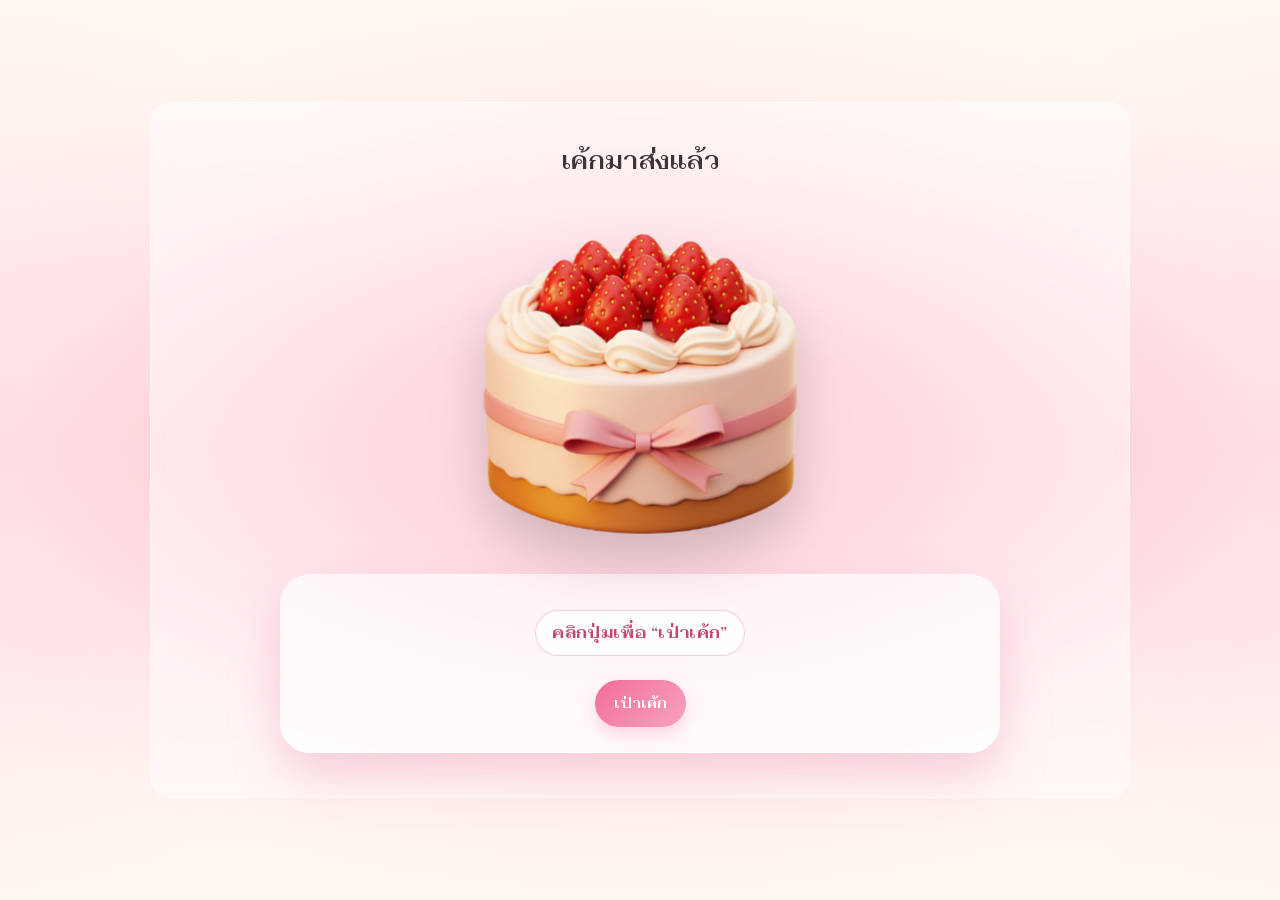
==== index.html @ 56c5abdf "upload website" ====
<!doctype html>
<html lang="th">
<head>
  <meta charset="utf-8" />
  <meta name="viewport" content="width=device-width,initial-scale=1" />
  <title>Birthday Surprise</title>
  <link rel="stylesheet" href="css/style.css" />
</head>

<body>
  <div class="container">
    <div class="shell center">

      <!-- จะซ่อนหลังจากกด "เป่าเค้ก" -->
      <h2 id="titleText">เค้กมาส่งแล้ว</h2>

      <!-- Cake Stage -->
      <div class="cake-stage" id="cakeStage">
        <img class="cake-img" id="cakeImg" src="assets/cake.png" alt="cake" />

        <!-- ควัน (แสดงตอนเป่าเทียน) -->
        <div class="smoke" id="smoke" aria-hidden="true">
          <span></span><span></span><span></span><span></span><span></span>
        </div>
      </div>

      <!-- STEP 1 -->
      <div class="big-card" id="step1">
        <p class="badge">คลิกปุ่มเพื่อ “เป่าเค้ก”</p>
        <div style="margin-top:14px;">
          <button class="btn" id="blowCakeBtn">เป่าเค้ก</button>
        </div>
      </div>

      <!-- STEP 2 -->
      <div class="big-card" id="step2" style="display:none;">
        <h2>เป่าเทียนวันเกิด</h2>
        <p class="subtle">หลับตาแล้วอธิษฐานในใจ</p>
        <div style="margin-top:14px;">
          <button class="btn" id="blowCandleBtn">เป่าเทียน</button>
        </div>
      </div>

      <!-- STEP 3 -->
      <div class="big-card" id="step3" style="display:none;">
        <h2 id="hbText">Happybirthday </h2>
        <p class="subtle">สุขสันต์วันเกิด</p>
        <div style="margin-top:14px;">
          <a class="btn secondary" href="pass.html">หน้าถัดไป</a>
        </div>
      </div>

    </div>
  </div>

  <script src="js/cake.js"></script>
</body>
</html>
---- css/style.css ----
/* ===============================
   FONT : Fahkwang (Thai looped + cute)
   =============================== */
/* ===============================
   FONT : Fahkwang (Thai looped + cute)
   =============================== */
@import url('https://fonts.googleapis.com/css2?family=Fahkwang:wght@300;400;500;600;700&display=swap');

/* ===============================
   ROOT COLOR THEME (Cute Modern — Pink / Cream / Blue, deeper & richer)
   =============================== */
:root{
  --pink-1:#fdf5f5;
  --pink-2:#f9e0e0;
  --card:#EDBFBF;
  --card-dark:#FFB3C6;
  --white:#ffffff;

  --cream:#F2E8CB;
  --cream-dark:#F4C94E;
  --blue:#B4D9E2;
  --blue-dark:#4FC1D9;

  --text-dark:#3E3435;
  --text-accent:#FF8FAB;

  --btn-grad: linear-gradient(135deg, var(--card-dark) 0%, #FFB3C6 55%, var(--card) 100%);
  --panel-grad: linear-gradient(135deg, var(--card-dark) 0%, #FF8FAB 55%, var(--card) 100%);

  --shadow: 0 22px 48px rgba(234,127,160,.34);
  --shadow-soft: 0 12px 26px rgba(234,127,160,.26);
  --shadow-lift: 0 16px 32px rgba(234,127,160,.44);
  --radius: 28px;

  --container-pad: 40px;
  --shell-pad-x: 24px;
  --shell-pad-y: 36px;
}

/* ===============================
   GLOBAL RESET + FORCE FONT
   =============================== */
*{
  box-sizing:border-box;
  font-family: "Fahkwang", system-ui, -apple-system, "Segoe UI", sans-serif !important;
}

html, body{
  height:100%;
  margin:0;
  font-family: "Fahkwang", system-ui, -apple-system, "Segoe UI", sans-serif !important;
}
/* ===============================
   GLOBAL BACKGROUND (Rich Pastel + Soft Motion)
   ใช้เหมือนกันทุกหน้า
================================ */

/* ===============================
   GLOBAL BACKGROUND (Pink–Cream–Blue, deeper & more dimensional)
   ทุกหน้าเหมือนกัน
================================ */

html, body{
  min-height:100%;
  margin:0;
}

/* ===============================
   BACKGROUND : Soft Pastel Pink
   =============================== */

html,
body {
  min-height: 100%;
  margin: 0;
}

body {
  background:
    /* ชมพูฟุ้งตรงกลาง */
    radial-gradient(
      ellipse 75% 60% at 50% 50%,
      #ffb6c5 0%,
      rgba(255, 182, 197, 0.85) 25%,
      rgba(255, 202, 211, 0.60) 45%,
      rgba(255, 225, 230, 0.35) 65%,
      transparent 85%
    ),

    /* ชมพูอ่อนด้านซ้าย */
    radial-gradient(
      ellipse 45% 70% at 0% 50%,
      rgba(255, 215, 222, 0.45) 0%,
      transparent 75%
    ),

    /* ชมพูอ่อนด้านขวา */
    radial-gradient(
      ellipse 45% 70% at 100% 50%,
      rgba(255, 215, 222, 0.40) 0%,
      transparent 75%
    ),

    /* ครีมด้านบน */
    radial-gradient(
      ellipse 80% 35% at 50% 0%,
      #fff8f1 0%,
      rgba(255, 248, 241, 0.75) 50%,
      transparent 100%
    ),

    /* ครีมด้านล่าง */
    radial-gradient(
      ellipse 80% 35% at 50% 100%,
      #fff8f1 0%,
      rgba(255, 248, 241, 0.75) 50%,
      transparent 100%
    ),

    /* สีพื้นฐาน */
    linear-gradient(
      180deg,
      #fff8f2 0%,
      #ffedf0 35%,
      #ffe3e8 50%,
      #ffedf0 70%,
      #fff8f2 100%
    );

  background-attachment: fixed;
  background-repeat: no-repeat;
  background-size: cover;

  color: var(--text-dark);
  letter-spacing: 0.3px;
  line-height: 1.8;
}

.card{
  background: rgba(255,255,255,.78);
  border: 1px solid rgba(255,255,255,.7);
  border-radius: var(--radius);
  box-shadow: var(--shadow);
  padding: 22px;
}







/* ===============================
   LAYOUT
   =============================== */
.container{
  min-height:100%;
  display:flex;
  align-items:center;
  justify-content:center;
  padding: var(--container-pad) 18px;
}

.shell{
  width:min(980px, 100%);
  background: rgba(255,255,255,0.45);
  backdrop-filter: blur(8px);
  border: 1px solid rgba(255,255,255,0.6);
  border-radius: 22px;
  padding: var(--shell-pad-y) var(--shell-pad-x) calc(var(--shell-pad-y) + 8px);
}

.center{ text-align:center; }

/* ===============================
   TYPOGRAPHY
   =============================== */
h1{
  font-size: 34px;
  margin: 0 0 12px;
  font-weight:700;
  letter-spacing:.6px;
}

h2{
  font-size: 24px;
  margin: 0 0 12px;
  font-weight:600;
}

p{
  margin:10px 0;
  font-weight:400;
  line-height:1.75;
}

.subtle{ opacity:.9; }
.small{ font-size:13px; opacity:.85; }

/* ===============================
   BUTTONS
   =============================== */
/* ===============================
   BUTTONS
   =============================== */
/* ===============================
   BUTTON BASE
   =============================== */
.btn{
  border: 0;
  padding: 15px 19px;          /* ⬅ เล็กลงชัด */
  border-radius: 800px;
  background: linear-gradient(135deg, #f26d9b, #f7a3be);
  color: #fff;
  font-weight: 600;
  font-size: 14px;            /* ⬅ เล็กลง */
  line-height: 1.2;
  cursor: pointer;
  box-shadow: 0 8px 16px rgba(242,109,155,.25); /* ⬅ shadow เบาลง */
  transition: transform .18s ease, filter .18s ease;
  display: inline-flex;
  align-items: center;
  justify-content: center;
  white-space: nowrap;
}


/* hover / active */
.btn:hover{
  transform: translateY(-2px);
  filter: brightness(1.05);
}
.btn:active{
  transform: scale(.97);
}

/* ===============================
   BUTTON SECONDARY
   =============================== */
.btn.secondary{
  background: #fff;
  color: #c24a6f;
  border: 2px solid #f26d9b;
  box-shadow: none;
}

/* ===== FIX LINK BUTTON COLOR ===== */
a.btn,
a.btn:visited,
a.btn:hover,
a.btn:active,
a.btn:focus{
  color: #fff;
  text-decoration: none;
}

a.btn.secondary{
  color:#c24a6f;
}


/* ===============================
   BUTTON ROW (ซ้ายขวาเท่ากัน)
   =============================== */
.button-row{
  display: flex;
  gap: 12px;
  margin-top: 16px;
}

/* ทำให้ปุ่มกว้างเท่ากัน */
.button-row .btn{
  flex: 1;
}


/* ===============================
   MOBILE
   =============================== */
@media (max-width: 520px){
  .button-row{
    flex-direction: column;
  }

  .button-row .btn{
    width: 100%;
  }

  .btn{
    padding: 9px 16px;
    font-size: 14px;
  }
}


/* ===============================
   CARDS
   =============================== */
.card{
  background: rgba(255,255,255,0.7);
  border-radius: var(--radius);
  box-shadow: var(--shadow);
  padding: 22px;
}

.big-card{
  width:min(720px,100%);
  margin: 0 auto;
  border-radius: 30px;
  padding: 26px;
  background: rgba(255,255,255,0.65);
  box-shadow: var(--shadow);
}

.pink-panel{
  width:min(520px, 100%);
  margin: 0 auto;
  background: linear-gradient(135deg, #f26d9b, #f7a3be);
  color:white;
  border-radius: 30px;
  padding: 24px 20px;
  box-shadow: var(--shadow);
}

/* ===============================
   IMAGES
   =============================== */
.cake-img{
  width:min(280px, 70vw);
  max-width: 320px;
  display:block;
  margin: 18px auto 10px;
  filter: drop-shadow(0 20px 22px rgba(0,0,0,.18));

  /* animation */
  animation: cakeFloat 3.2s ease-in-out infinite;
}

/* ลอยขึ้น–ลงเบา ๆ */
@keyframes cakeFloat{
  0%, 100%{
    transform: translateY(0) scale(1);
  }
  50%{
    transform: translateY(-6px) scale(1.02);
  }
}


/* ===============================
   BADGE
   =============================== */
.badge{
  display:inline-flex;
  gap:8px;
  align-items:center;
  padding: 8px 16px;
  background: rgba(255,255,255,0.88);
  border:1px solid rgba(242,109,155,.35);
  border-radius: 999px;
  color:#c24a6f;
  font-weight:700;
}

/* ===============================
   MENU GRID (6 ITEMS)
   =============================== */
.menu-grid{
  margin-top: 20px;
  display:grid;
  grid-template-columns: repeat(2, 1fr);
  gap: 22px;
  width: min(520px, 100%);
  margin-inline:auto;
}

.menu-item{
  background: linear-gradient(135deg, #f26d9b, #f7a3be);
  border-radius: 26px;
  padding: 24px 18px;
  color:white;
  text-decoration:none;
  display:flex;
  flex-direction:column;
  align-items:center;
  justify-content:center;
  min-height: 150px;
  box-shadow: var(--shadow);
  transition: all .2s ease;
  -webkit-tap-highlight-color: transparent;
}

.menu-item:hover{
  transform: translateY(-4px);
  filter: brightness(1.06);
}

.menu-item .icon{
  width:48px;
  height:48px;
  margin-bottom: 12px;
  object-fit:contain;
  filter: drop-shadow(0 10px 14px rgba(0,0,0,.22));
}

.menu-item .label{
  font-weight:600;
  text-align:center;
  line-height:1.3;
  font-size: 16px;
}

/* ===============================
   MENU WHITE STYLE
   =============================== */
.menu-item.white{
  background: #ffffff;
  border: 3px solid #f26d9b;
  color: #c24a6f;
  box-shadow: 0 12px 24px rgba(242,109,155,.25);
}

.menu-item.white .label{
  color: #c24a6f;
  font-weight:800;
  margin-top: 10px;
}

.menu-item.white:hover{
  background: #fff5fa;
  transform: translateY(-4px) scale(1.02);
}

/* icon */
.menu-icon{
  width:60px;
  height:60px;
  object-fit:contain;
  margin-bottom: 6px;
}

/* ===============================
   PASSCODE
   =============================== */
.pass-box{
  flex: 1;
  height: auto;
}

.digits{
  display:flex;
  justify-content:center;
  gap: 12px;
  margin: 16px 0 14px;
  flex-wrap: wrap;
}

.digit{
  width: 48px;
  height: 48px;
  background: rgba(255,255,255,.95);
  border-radius: 14px;
  display:flex;
  align-items:center;
  justify-content:center;
  font-size: 20px;
  font-weight:700;
  color:#c24a6f;
}

/* ✅ จัด keypad ให้เป็นตัวจริงที่เดียว (กันซ้ำ) */
.keypad{
  margin-top: 14px;
  display:grid;
  grid-template-columns: repeat(3, 1fr);
  gap: 12px;
}

.key{
  background: rgba(255,255,255,.95);
  border: 1px solid rgba(242,109,155,.35);
  border-radius: 16px;
  padding: 16px 0;
  font-size: 20px;
  font-weight:700;
  color:#c24a6f;
  cursor:pointer;
  box-shadow: 0 12px 20px rgba(0,0,0,.12);
  -webkit-tap-highlight-color: transparent;
}

.key:active{ transform: translateY(1px); }

/* ✅ ปุ่ม 0 ให้อยู่ “กลาง” แบบสวย ไม่ยืดแปลก */
.key-zero{
  grid-column: 2 / 3;     /* อยู่คอลัมน์กลาง */
  justify-self: stretch;
  width: 100%;
  max-width: none;
}

/* ===============================
   MODAL
   =============================== */
.modal-backdrop{
  position:fixed;
  inset:0;
  background: rgba(0,0,0,.45);
  display:none;
  align-items:center;
  justify-content:center;
  padding: 18px;
}

.modal{
  width: min(560px, 100%);
  max-height: 85vh;          /* ⭐ สำคัญ */
  overflow: hidden;          /* กันล้น */
  background: rgba(255,255,255,.97);
  border-radius: 22px;
  padding: 20px;
  box-shadow: var(--shadow);
}


.modal h3{ margin: 6px 0 10px; }
.modal p{ white-space: pre-wrap; }

.modal .row{
  display:flex;
  gap:10px;
  justify-content:center;
  margin-top: 14px;
  flex-wrap: wrap;
}

/* ===============================
   GALLERY
   =============================== */
.gallery{
  display:grid;
  grid-template-columns: repeat(3, 1fr);
  gap: 14px;
  width:min(720px,100%);
  margin: 18px auto 0;
}

.photo{
  width:100%;
  aspect-ratio: 1/1;
  object-fit: cover;
  border-radius: 20px;
  box-shadow: var(--shadow-soft);
  cursor:pointer;
}

/* ===============================
   QUIZ
   =============================== */
.qbox{
  width:min(720px,100%);
  margin: 0 auto;
}

.choice{
  width:100%;
  text-align:left;
  padding: 14px 16px;
  border-radius: 18px;
  border:1px solid rgba(242,109,155,.35);
  background: rgba(255,255,255,.9);
  cursor:pointer;
  font-weight:600;
  margin: 8px 0;
}

.choice.selected{
  outline: 2px solid rgba(242,109,155,.7);
}

.hr{
  height:1px;
  background: rgba(0,0,0,.08);
  margin: 16px 0;
}

/* ===============================
   JIGSAW
   =============================== */
/* ===== Puzzle Canvas ===== */
.canvas-wrap{
  display: flex;
  justify-content: center;
  align-items: center;
  width: 100%;
  max-width: 100%;
  overflow: hidden;        /* กันล้นการ์ด */
}

/* canvas responsive */
#puzzle{
  width: 100%;
  max-width: 360px;        /* ⬅ ขนาดพอดีมือถือ */
  height: auto;
  border-radius: 18px;
}

@media (min-width: 768px){
  #puzzle{
    max-width: 480px;
  }
}

@media (min-width: 1024px){
  #puzzle{
    max-width: 600px;
  }
}

/* ===============================
   WHEEL
   =============================== */

.wheel-wrap{
  display: flex;
  flex-direction: column;
  align-items: center;
  width: 100%;
  max-width: 100%;
  overflow: hidden;     /* กันล้น card */
}

/* canvas วงล้อ */
#wheel{
  width: 100%;
  max-width: 360px;     /* 👈 พอดีมือถือ */
  height: auto;
  display: block;
}
@media (min-width: 768px){
  #wheel{
    max-width: 480px;
  }
}

@media (min-width: 1024px){
  #wheel{
    max-width: 600px;
  }
}


/* ===============================
   Cake Stage + Smoke Effect
   =============================== */
.cake-stage{
  width: min(340px, 78vw);
  margin: 14px auto 10px;
  position: relative;
  display: grid;
  place-items: center;
  perspective: 900px;
}

.cake-stage .cake-img{
  width: 100%;
  max-width: 340px;
  display:block;
  transform: rotateX(7deg) rotateY(-10deg);
  transform-style: preserve-3d;
  filter: drop-shadow(0 26px 26px rgba(0,0,0,.18));
  transition: transform .35s ease, opacity .2s ease;
}

.cake-stage.is-ready .cake-img{
  transform: rotateX(0deg) rotateY(0deg) scale(1.02);
}

.cake-stage.is-swap .cake-img{
  opacity: 0;
}

.smoke{
  position:absolute;
  inset: 0;
  pointer-events:none;
  display:none;
}

.cake-stage.show-smoke .smoke{
  display:block;
}

.smoke span{
  position:absolute;
  left: 50%;
  top: 18%;
  width: 18px;
  height: 18px;
  border-radius: 50%;
  background: rgba(255,255,255,.92);
  filter: blur(1px);
  transform: translateX(-50%);
  opacity: 0;
  animation: puff 1.3s ease forwards;
}

.smoke span:nth-child(1){ margin-left:-28px; animation-delay: 0s; }
.smoke span:nth-child(2){ margin-left:-10px; animation-delay: .06s; }
.smoke span:nth-child(3){ margin-left:  6px;  animation-delay: .12s; }
.smoke span:nth-child(4){ margin-left: 22px;  animation-delay: .18s; }
.smoke span:nth-child(5){ margin-left:  0px; animation-delay: .24s; }

@keyframes puff{
  0%   { transform: translateX(-50%) translateY(18px) scale(.8); opacity: 0; }
  15%  { opacity: .9; }
  60%  { opacity: .55; }
  100% { transform: translateX(-50%) translateY(-52px) scale(1.9); opacity: 0; }
}

/* ===============================
   PASS PAGE LAYOUT
   =============================== */
.pass-layout{
  display: flex;
  gap: 24px;
  align-items: stretch;
}

.pass-image{
  flex: 1;
  display: flex;
  align-items: center;
  justify-content: center;

  background: rgba(255,255,255,0.35);
  border-radius: 30px;
  box-shadow: var(--shadow);
  padding: 16px;
}

.pass-image img{
  animation: float 3s ease-in-out infinite;
  width: 100%;
  height: 100%;
  object-fit: contain;
  border-radius: 22px;
}

@keyframes float{
  0%,100%{ transform: translateY(0); }
  50%{ transform: translateY(-6px); }
}

/* ===== IMAGE CENTER ===== */
.center-img{
  max-width: 80%;
  height: auto;
  display: block;
  margin: 18px auto;
  border-radius: 28px;
  box-shadow: var(--shadow);
  object-fit: cover;
}

/* ===== TIME GRID ===== */
.time-grid{
  display:grid;
  grid-template-columns: repeat(4, 1fr);
  gap:14px;
  margin-top:18px;
}

.time-box{
  background: rgba(255,255,255,.85);
  border-radius: 20px;
  padding: 16px 10px;
  box-shadow: var(--shadow-soft);
}

.time-value{
  font-size: 26px;
  font-weight: 900;
  color:#c24a6f;
}

.time-label{
  font-size: 14px;
  opacity:.8;
}

/* Letter */
.letter-img{
  width: min(320px, 78vw);
  margin: 10px auto 0;
  cursor:pointer;

  background: transparent;
  box-shadow: none;
  border-radius: 0;

  display: block;
}

/* Vinyl */
.vinyl-wrap{
  width:290px;
  height:290px;
  margin: 0 auto 14px;
  display:flex;
  align-items:center;
  justify-content:center;
}

.vinyl{
  width:100%;
  height:100%;
  border-radius:50%;
  object-fit: cover;
  display:block;
  box-shadow: 0 20px 40px rgba(0,0,0,.25);
  background: transparent;
}

.music-controls{
  display:flex;
  justify-content:center;
  margin-top: 14px;
  flex-wrap: wrap;
  gap: 10px;
}

/* ===============================
   RESPONSIVE (Tablet)
   =============================== */
@media (max-width: 900px){
  :root{
    --container-pad: 32px;
    --shell-pad-x: 20px;
    --shell-pad-y: 28px;
  }

  .big-card{ padding: 22px; }
  .menu-grid{ width: min(560px, 100%); }
}

/* ===============================
   RESPONSIVE (Phone)
   =============================== */
@media (max-width: 720px){
  :root{
    --container-pad: 20px;
    --shell-pad-x: 16px;
    --shell-pad-y: 22px;
  }

  h1{ font-size: 26px; }
  h2{ font-size: 20px; }

  /* ✅ flex บนมือถือให้เรียงลง */
  .pass-layout{
    flex-direction: column;
    gap: 16px;
  }

  .pass-image{
    order: -1;
    padding: 12px;
    border-radius: 24px;
  }

  /* กันรูปสูงเกินจอ */
  .pass-image img{
    height: auto;
    max-height: 42vh;
    object-fit: contain;
  }

  .big-card{
    padding: 18px;
    border-radius: 24px;
  }

  .pink-panel{
    border-radius: 24px;
    padding: 18px 16px;
  }

  /* ✅ ปุ่มเรียงสวยบนมือถือ */
  .modal .row,
  .music-controls{
    flex-direction: column;
    align-items: stretch;
  }

 

  /* เมนูไม่แน่น */
  .menu-grid{
    width: 100%;
    max-width: 520px;
    gap: 12px;
    grid-template-columns: repeat(2, minmax(0, 1fr));
  }

  .menu-item{
    min-height: 128px;
    padding: 16px 12px;
  }

  .menu-icon{ width: 52px; height: 52px; }

  /* keypad / digits */
  .digits{ gap: 10px; }
  .digit{ width: 44px; height: 44px; font-size: 18px; }
  .key{ padding: 14px 0; font-size: 18px; }

  /* time */
  .time-grid{
    grid-template-columns: repeat(2, 1fr);
  }
  .time-value{ font-size: 22px; }

  /* gallery */
  .gallery{
    grid-template-columns: repeat(2, 1fr);
  }

  /* vinyl */
  .vinyl-wrap{ width: 210px; height: 210px; }

  /* ปรับรูปเค้ก/รูปสื่อไม่ให้ใหญ่เกินการ์ด */
  .cake-img{
    width: min(260px, 72vw);
    max-width: 280px;
  }

  .center-img{
    max-width: 100%;
    max-height: 46vh;
    object-fit: contain;
  }

  .letter-img{
    width: min(320px, 82vw);
    max-width: 340px;
  }
}

/* ===============================
   RESPONSIVE (Small Phone)
   =============================== */
@media (max-width: 420px){
  h1{ font-size: 23px; }
  h2{ font-size: 18px; }

  .shell{ border-radius: 18px; }

  .cake-stage{
    width: min(300px, 86vw);
  }

  .gallery{
    grid-template-columns: 1fr;
  }

  .menu-grid{
    grid-template-columns: 1fr;
  }

  .menu-item{
    min-height: 112px;
  }

  .vinyl-wrap{ width: 190px; height: 190px; }
}

/* ===============================
   Anniversary FX Layer
   =============================== */
#fxLayer{
  position: fixed;
  inset: 0;
  pointer-events: none;
  overflow: hidden;
  z-index: 50;
}

/* อนิเมชันลอยขึ้น */
.particle{
  position: absolute;
  bottom: -12vh;
  will-change: transform, opacity;
  animation: floatUp ease-in forwards;
  filter: drop-shadow(0 8px 12px rgba(0,0,0,.12));
}

/* ดอกไม้ลอยนุ่มกว่า */
.particle.flower{ opacity: .95; }

/* หัวใจเด่นขึ้นนิดนึง */
.particle.heart{ opacity: 1; }

@keyframes floatUp{
  from{
    transform: translateY(0) scale(1);
    opacity: 1;
  }
  to{
    transform: translateY(-125vh) scale(1.4);
    opacity: 0;
  }
}

/* ===============================
   Media Card + Gift
   =============================== */
.media-card{
  width: min(520px, 92vw);
  background: #fff;
  border-radius: 22px;
  padding: 18px 18px 8px;
  box-shadow: 0 16px 32px rgba(0,0,0,.10);
  margin: 10px auto 14px;
}

.gift-stage{
  display:flex;
  justify-content:center;
  align-items:center;
  min-height: 220px;
}

.gift-img{
  width: min(360px, 78vw);
  max-width: 360px;
  height: auto;
  transition: transform .35s ease, filter .35s ease, opacity .25s ease;
  object-fit: contain;
}

.gift-stage.opening .gift-img{
  animation: giftPop .55s ease;
}

@keyframes giftPop{
  0%   { transform: scale(1) rotate(0deg); }
  25%  { transform: scale(1.06) rotate(-4deg); }
  55%  { transform: scale(1.12) rotate(4deg); }
  100% { transform: scale(1.00) rotate(0deg); }
}

.gift-stage.opened .gift-img{
  filter: drop-shadow(0 18px 30px rgba(0,0,0,.18));
}

/* title หายแบบนุ่ม */
.fade-out{
  opacity: 0;
  transform: translateY(-6px);
  transition: opacity .35s ease, transform .35s ease;
}

/* ✅ มือถือ: กันรูปของขวัญสูงเกินจอ + ไม่ล้นการ์ด */
@media (max-width: 720px){
  .media-card{
    width: 100%;
    max-width: 520px;
    padding: 14px 14px 8px;
  }

  .gift-stage{ min-height: 200px; }

  .gift-img{
    width: 100%;
    max-width: 320px;
    max-height: 42vh;
  }
}

/* ===============================
   Spin (if used for vinyl etc.)
   =============================== */
.spin{
  animation: spin 6s linear infinite;
}

@keyframes spin{
  from{ transform: rotate(0deg); }
  to{ transform: rotate(360deg); }
}


/* ให้ข้อความจดหมายชิดซ้าย */
#letterText{
  text-align: left;
}

/* ===============================
   GLOBAL BUTTON ANIMATION
   ใช้กับทุกหน้า
================================ */

/* base motion */
.btn{
  position: relative;
  overflow: hidden;
  transition:
    transform .18s ease,
    box-shadow .18s ease,
    filter .18s ease;
}

/* ✨ hover : ลอย + เงา */
.btn:hover{
  transform: translateY(-3px);
  box-shadow: 0 14px 28px rgba(242,109,155,.38);
}

/* 👆 กด */
.btn:active{
  transform: scale(.96);
  box-shadow: 0 6px 14px rgba(242,109,155,.28);
}

/* 🌊 shimmer เบา ๆ */
.btn::after{
  content:"";
  position:absolute;
  inset:0;
  background:
    linear-gradient(
      120deg,
      transparent 35%,
      rgba(255,255,255,.45),
      transparent 65%
    );
  opacity:0;
  transform: translateX(-120%);
}

/* hover → shimmer วิ่ง */
.btn:hover::after{
  animation: shimmer .85s ease;
}

@keyframes shimmer{
  from{
    opacity:0;
    transform: translateX(-120%);
  }
  20%{ opacity:.65; }
  to{
    opacity:0;
    transform: translateX(120%);
  }
}

/* ♡ pulse นุ่ม ๆ (เอาไว้ highlight ปุ่มสำคัญ) */
.btn.pulse{
  animation: pulse 1.8s ease-in-out infinite;
}

@keyframes pulse{
  0%,100%{
    box-shadow: 0 0 0 0 rgba(242,109,155,.55);
  }
  50%{
    box-shadow: 0 0 0 10px rgba(242,109,155,0);
  }
}


/* ===== Fireworks Layer ===== */
.fireworks {
  position: fixed;
  inset: 0;
  pointer-events: none;
  z-index: 999;
  overflow: hidden;
}

.fireworks::before,
.fireworks::after {
  content: "";
  position: absolute;
  top: 50%;
  left: 50%;
  width: 6px;
  height: 6px;
  border-radius: 50%;
  background: transparent;
  box-shadow:
    0 -80px #ff4d6d,
    60px -60px #ffd166,
    80px 0 #06d6a0,
    60px 60px #4dabf7,
    0 80px #c77dff,
    -60px 60px #f72585,
    -80px 0 #ffd166,
    -60px -60px #06d6a0;
  transform: translate(-50%, -50%) scale(0);
  animation: explode 1.2s ease-out infinite;
}

.fireworks::after {
  animation-delay: .3s;
  box-shadow:
    0 -100px #ffd166,
    70px -70px #ff4d6d,
    100px 0 #06d6a0,
    70px 70px #4dabf7,
    0 100px #c77dff,
    -70px 70px #f72585,
    -100px 0 #ffd166,
    -70px -70px #06d6a0;
}

@keyframes explode {
  0% {
    transform: translate(-50%, -50%) scale(0);
    opacity: 1;
  }
  80% {
    transform: translate(-50%, -50%) scale(1);
    opacity: 1;
  }
  100% {
    opacity: 0;
  }
}

/* ซ่อนไว้ก่อน */
.fireworks {
  display: none;
}

/* เปิดโชว์พลุ */
.fireworks.show {
  display: block;
}
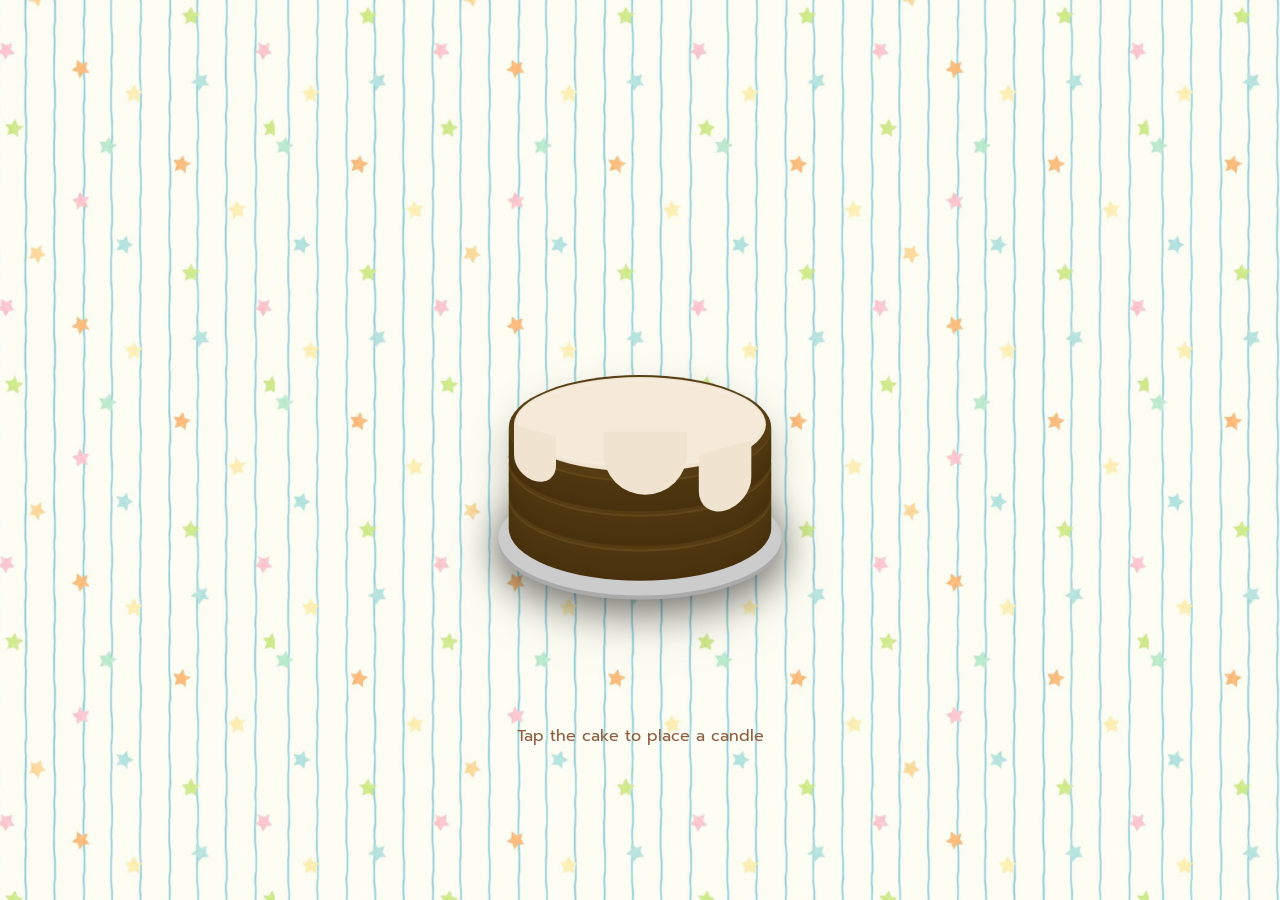
==== commit 48d46741: "upload website" ====
--- a/index.html
+++ b/index.html
@@ -1,58 +1,2168 @@
-<!doctype html>
+<!DOCTYPE html>
 <html lang="th">
+
 <head>
-  <meta charset="utf-8" />
-  <meta name="viewport" content="width=device-width,initial-scale=1" />
-  <title>Birthday Surprise</title>
-  <link rel="stylesheet" href="css/style.css" />
+<meta charset="UTF-8">
+<meta name="viewport" content="width=device-width, initial-scale=1.0, viewport-fit=cover">
+
+<title>Happy Birthday</title>
+
+<link rel="preconnect" href="https://fonts.googleapis.com">
+<link rel="preconnect" href="https://fonts.gstatic.com" crossorigin>
+
+<link
+  href="https://fonts.googleapis.com/css2?family=Prompt:wght@300;400;500;600;700&display=swap"
+  rel="stylesheet"
+>
+
+<style>
+
+/* =====================================================
+   RESET
+===================================================== */
+
+*{
+  box-sizing:border-box;
+  -webkit-tap-highlight-color:transparent;
+}
+
+html,
+body{
+  width:100%;
+  height:100%;
+  margin:0;
+  padding:0;
+  font-family:"Prompt",sans-serif;
+}
+
+
+/* =====================================================
+   BODY
+===================================================== */
+
+body{
+
+  position:relative;
+
+  width:100%;
+  min-height:100svh;
+
+  display:flex;
+  flex-direction:column;
+  align-items:center;
+
+  overflow:hidden;
+
+  background:url("bg.png");
+  background-size:cover;
+  background-position:center;
+  background-repeat:no-repeat;
+
+}
+
+
+/* =====================================================
+   MAIN AREA
+===================================================== */
+
+body::before{
+
+  content:"";
+
+  position:absolute;
+
+  inset:0;
+
+  pointer-events:none;
+
+}
+
+
+/* =====================================================
+   HAPPY BIRTHDAY
+===================================================== */
+
+.happy{
+
+  position:absolute;
+
+  top:clamp(30px, 9vh, 90px);
+
+  left:50%;
+
+  transform:
+    translateX(-50%)
+    translateY(-30px)
+    scale(.8);
+
+  z-index:20;
+
+  display:none;
+
+  width:100%;
+
+  padding:7px 20px;
+
+  color:#8c5d44;
+
+  font-family:"Prompt",sans-serif;
+
+  font-size:clamp(18px, 2.2vw, 25px);
+
+  font-weight:600;
+
+  letter-spacing:.5px;
+
+  text-align:center;
+
+  animation:
+    happyPop 1s cubic-bezier(.22,1.2,.36,1) forwards;
+
+}
+
+
+/* =====================================================
+   HAPPY BIRTHDAY IMAGE
+===================================================== */
+
+.happy img{
+
+  display:block;
+
+  width:300px;
+
+  max-width:90vw;
+
+  height:auto;
+
+  margin:0 auto;
+
+  user-select:none;
+
+  pointer-events:none;
+
+  -webkit-user-drag:none;
+
+}
+
+
+@keyframes happyPop{
+
+  0%{
+
+    opacity:0;
+
+    transform:
+      translateX(-50%)
+      translateY(-30px)
+      scale(.8);
+
+    filter:blur(3px);
+
+  }
+
+  60%{
+
+    opacity:1;
+
+    transform:
+      translateX(-50%)
+      translateY(5px)
+      scale(1.08);
+
+    filter:blur(0);
+
+  }
+
+  100%{
+
+    opacity:1;
+
+    transform:
+      translateX(-50%)
+      translateY(0)
+      scale(1);
+
+  }
+
+}
+
+
+/* =====================================================
+   CAKE
+===================================================== */
+
+.cake{
+
+  position:absolute;
+
+  width:250px;
+  height:200px;
+
+  top:50%;
+  left:50%;
+
+  margin-top:-70px;
+  margin-left:-125px;
+
+  z-index:10;
+
+  cursor:pointer;
+
+  filter:
+    drop-shadow(
+      0 18px 18px rgba(0,0,0,.25)
+    );
+
+}
+
+
+/* =====================================================
+   CAKE CHILD
+===================================================== */
+
+.cake > *{
+  position:absolute;
+}
+
+
+/* =====================================================
+   PLATE
+===================================================== */
+
+.plate{
+
+  width:270px;
+  height:110px;
+
+  position:absolute;
+
+  bottom:-10px;
+  left:-10px;
+
+  background:#ccc;
+
+  border-radius:50%;
+
+  box-shadow:
+    0 2px 0 #aaa,
+    0 4px 0 #aaa,
+    0 5px 40px rgba(0,0,0,.5);
+
+}
+
+
+/* =====================================================
+   CAKE LAYERS
+===================================================== */
+
+.layer{
+
+  position:absolute;
+
+  display:block;
+
+  width:250px;
+  height:100px;
+
+  border-radius:50%;
+
+  background:#553c13;
+
+  box-shadow:
+
+    0 2px 0 #604618,
+    0 4px 0 #4e370f,
+    0 6px 0 #4e370f,
+    0 8px 0 #4d360f,
+    0 10px 0 #4d360f,
+    0 12px 0 #4c350e,
+    0 14px 0 #4c350e,
+    0 16px 0 #4b340e,
+    0 18px 0 #4b340e,
+    0 20px 0 #4a330d,
+    0 22px 0 #4a330d,
+    0 24px 0 #49320d,
+    0 26px 0 #49320d,
+    0 28px 0 #48310c,
+    0 30px 0 #48310c;
+
+}
+
+
+.layer-top{
+  top:0;
+}
+
+
+.layer-middle{
+  top:33px;
+}
+
+
+.layer-bottom{
+  top:66px;
+}
+
+
+/* =====================================================
+   ICING
+===================================================== */
+
+.icing{
+
+  top:2px;
+  left:5px;
+
+  background:#f0e4d0;
+
+  width:240px;
+  height:90px;
+
+  border-radius:50%;
+
+  z-index:4;
+
+}
+
+
+.icing:before{
+
+  content:"";
+
+  position:absolute;
+
+  top:4px;
+  right:5px;
+  bottom:6px;
+  left:5px;
+
+  background:#f5e9d7;
+
+  box-shadow:
+    0 0 4px #f9efe1,
+    0 0 4px #f9efe1,
+    0 0 4px #f9efe1;
+
+  border-radius:50%;
+
+  z-index:1;
+
+}
+
+
+/* =====================================================
+   DRIPS
+===================================================== */
+
+.drip{
+
+  display:block;
+
+  width:50px;
+  height:60px;
+
+  border-bottom-left-radius:25px;
+  border-bottom-right-radius:25px;
+
+  background:#f0e4d0;
+
+  z-index:5;
+
+}
+
+
+.drip1{
+
+  top:53px;
+  left:5px;
+
+  transform:skewY(15deg);
+
+  height:48px;
+  width:40px;
+
+}
+
+
+.drip2{
+
+  top:69px;
+  left:181px;
+
+  transform:skewY(-15deg);
+
+}
+
+
+.drip3{
+
+  top:54px;
+  left:90px;
+
+  width:80px;
+
+  border-bottom-left-radius:40px;
+  border-bottom-right-radius:40px;
+
+}
+
+
+/* =====================================================
+   CANDLES
+===================================================== */
+
+.candle{
+
+  position:absolute;
+
+  background:#7B020B;
+
+  width:16px;
+  height:50px;
+
+  border-radius:8px / 4px;
+
+  transform:
+    translate(-50%,-100%);
+
+  z-index:10;
+
+  box-shadow:
+    inset 3px 0 4px rgba(255,255,255,.35),
+    inset -3px 0 4px rgba(0,0,0,.08);
+
+}
+
+
+.candle:before{
+
+  content:"";
+
+  position:absolute;
+
+  top:0;
+  left:0;
+
+  width:16px;
+  height:8px;
+
+  border-radius:50%;
+
+  background:#9b1019;
+
+}
+
+
+/* =====================================================
+   CANDLE COLORS
+===================================================== */
+
+.candle-blue{
+
+  background:
+    repeating-linear-gradient(
+      -20deg,
+      #42b8df 0px,
+      #42b8df 6px,
+      #239bc8 7px,
+      #239bc8 9px
+    );
+
+}
+
+
+.candle-yellow{
+
+  background:
+    repeating-linear-gradient(
+      -20deg,
+      #ffd34e 0px,
+      #ffd34e 6px,
+      #f3ad16 7px,
+      #f3ad16 9px
+    );
+
+}
+
+
+.candle-pink{
+
+  background:
+    repeating-linear-gradient(
+      -20deg,
+      #ff9fc2 0px,
+      #ff9fc2 6px,
+      #ef719c 7px,
+      #ef719c 9px
+    );
+
+}
+
+
+.candle-purple{
+
+  background:
+    repeating-linear-gradient(
+      -20deg,
+      #b993ed 0px,
+      #b993ed 6px,
+      #8c62ce 7px,
+      #8c62ce 9px
+    );
+
+}
+
+
+.candle-green{
+
+  background:
+    repeating-linear-gradient(
+      -20deg,
+      #72d7b1 0px,
+      #72d7b1 6px,
+      #3ab68d 7px,
+      #3ab68d 9px
+    );
+
+}
+
+
+/* =====================================================
+   FLAME
+===================================================== */
+
+.flame{
+
+  position:absolute;
+
+  background:orange;
+
+  width:15px;
+  height:35px;
+
+  border-radius:
+    10px 10px 10px 10px /
+    25px 25px 10px 10px;
+
+  top:-34px;
+  left:50%;
+
+  margin-left:-7.5px;
+
+  z-index:10;
+
+  box-shadow:
+
+    0 0 10px rgba(255,165,0,.5),
+    0 0 20px rgba(255,165,0,.5),
+    0 0 60px rgba(255,165,0,.5),
+    0 0 80px rgba(255,165,0,.5);
+
+  transform-origin:50% 90%;
+
+  animation:
+    flicker 1s ease-in-out alternate infinite;
+
+}
+
+
+@keyframes flicker{
+
+  0%{
+
+    transform:skewX(5deg);
+
+    box-shadow:
+      0 0 10px rgba(255,165,0,.2),
+      0 0 20px rgba(255,165,0,.2),
+      0 0 60px rgba(255,165,0,.2),
+      0 0 80px rgba(255,165,0,.2);
+
+  }
+
+  25%{
+
+    transform:skewX(-5deg);
+
+    box-shadow:
+      0 0 10px rgba(255,165,0,.5),
+      0 0 20px rgba(255,165,0,.5),
+      0 0 60px rgba(255,165,0,.5),
+      0 0 80px rgba(255,165,0,.5);
+
+  }
+
+  50%{
+
+    transform:skewX(10deg);
+
+    box-shadow:
+      0 0 10px rgba(255,165,0,.3),
+      0 0 20px rgba(255,165,0,.3),
+      0 0 60px rgba(255,165,0,.3),
+      0 0 80px rgba(255,165,0,.3);
+
+  }
+
+  75%{
+
+    transform:skewX(-10deg);
+
+    box-shadow:
+      0 0 10px rgba(255,165,0,.4),
+      0 0 20px rgba(255,165,0,.4),
+      0 0 60px rgba(255,165,0,.4),
+      0 0 80px rgba(255,165,0,.4);
+
+  }
+
+  100%{
+
+    transform:skewX(5deg);
+
+    box-shadow:
+      0 0 10px rgba(255,165,0,.5),
+      0 0 20px rgba(255,165,0,.5),
+      0 0 60px rgba(255,165,0,.5),
+      0 0 80px rgba(255,165,0,.5);
+
+  }
+
+}
+
+
+/* =====================================================
+   MESSAGE
+===================================================== */
+
+.message{
+
+  position:absolute;
+
+  z-index:20;
+
+  left:50%;
+
+  bottom:clamp(105px, 15vh, 145px);
+
+  transform:translateX(-50%);
+
+  width:min(92%, 600px);
+
+  min-height:42px;
+
+  color:#8c5d44;
+
+  font-family:"Prompt",sans-serif;
+
+  font-size:clamp(13px, 1.7vw, 16px);
+
+  font-weight:400;
+
+  text-align:center;
+
+  line-height:1.7;
+
+  text-shadow:none;
+
+  padding:0 15px;
+
+}
+
+
+/* =====================================================
+   BUTTON AREA
+===================================================== */
+
+.mic-btn,
+.next-btn{
+
+  position:absolute;
+
+  z-index:25;
+
+  left:50%;
+
+  bottom:clamp(45px, 8vh, 75px);
+
+  transform:translateX(-50%);
+
+  color:#8c5d44;
+
+  background:#fff;
+
+  border:2px solid #92c6e6;
+
+  border-radius:30px;
+
+  box-shadow:none;
+
+  font-family:"Prompt",sans-serif;
+
+  font-size:clamp(13px, 1.7vw, 15px);
+
+  font-weight:500;
+
+  cursor:pointer;
+
+  transition:.25s ease;
+
+  padding:9px 20px;
+
+  width:min(80%, 230px);
+
+  min-width:175px;
+
+  white-space:nowrap;
+
+}
+
+
+/* =====================================================
+   INITIAL STATE
+===================================================== */
+
+.mic-btn{
+  display:none;
+}
+
+
+.next-btn{
+  display:none;
+}
+
+
+/* =====================================================
+   HOVER
+===================================================== */
+
+.mic-btn:hover,
+.next-btn:hover{
+
+  background:#fff;
+
+  color:#8c5d44;
+
+  border-color:#92c6e6;
+
+  transform:
+    translateX(-50%)
+    translateY(-2px);
+
+}
+
+
+/* =====================================================
+   ACTIVE
+===================================================== */
+
+.mic-btn:active,
+.next-btn:active{
+
+  transform:
+    translateX(-50%)
+    translateY(0);
+
+}
+
+
+/* =====================================================
+   FIREWORK
+===================================================== */
+
+.pyro{
+
+  position:absolute;
+
+  top:-45px;
+  left:50%;
+
+  width:20px;
+  height:20px;
+
+  transform:
+    translateX(-50%);
+
+  pointer-events:none;
+
+  display:none;
+
+  z-index:30;
+
+}
+
+
+.pyro > div{
+
+  position:absolute;
+
+  width:5px;
+  height:5px;
+
+  border-radius:50%;
+
+  animation:
+    bang 1s ease-out infinite,
+    gravity 1s ease-in infinite;
+
+}
+
+
+@keyframes bang{
+
+  to{
+
+    box-shadow:
+
+      -90px -60px #ff4f81,
+      -55px -95px #ffd43b,
+      0 -110px #6ddcff,
+      60px -80px #b47cff,
+      100px -30px #ff8a3d,
+      80px 35px #6ee7a8,
+      20px 75px #ff4f81,
+      -50px 60px #ffd43b,
+      -100px 20px #6ddcff;
+
+  }
+
+}
+
+
+@keyframes gravity{
+
+  to{
+
+    transform:
+      translateY(100px);
+
+    opacity:0;
+
+  }
+
+}
+
+
+/* =====================================================
+   STARS
+===================================================== */
+
+.stars-layer{
+
+  position:fixed;
+
+  inset:0;
+
+  width:100vw;
+  height:100svh;
+
+  overflow:hidden;
+
+  pointer-events:none;
+
+  z-index:999;
+
+}
+
+
+.star-piece{
+
+  position:absolute;
+
+  top:-60px;
+
+  display:block;
+
+  opacity:0;
+
+  width:25px;
+  height:auto;
+
+  object-fit:contain;
+
+  will-change:
+    transform,
+    opacity;
+
+  animation-name:
+    starFall;
+
+  animation-timing-function:
+    cubic-bezier(.25,.46,.45,.94);
+
+  animation-fill-mode:
+    forwards;
+
+}
+
+
+@keyframes starFall{
+
+  0%{
+
+    transform:
+      translate3d(0,-60px,0)
+      rotate(0deg)
+      scale(.7);
+
+    opacity:0;
+
+  }
+
+  8%{
+    opacity:1;
+  }
+
+  25%{
+
+    transform:
+      translate3d(
+        var(--drift1),
+        25vh,
+        0
+      )
+      rotate(90deg)
+      scale(1);
+
+  }
+
+  50%{
+
+    transform:
+      translate3d(
+        var(--drift2),
+        55vh,
+        0
+      )
+      rotate(180deg)
+      scale(.9);
+
+  }
+
+  75%{
+
+    transform:
+      translate3d(
+        var(--drift3),
+        80vh,
+        0
+      )
+      rotate(270deg)
+      scale(1.05);
+
+  }
+
+  92%{
+    opacity:1;
+  }
+
+  100%{
+
+    transform:
+      translate3d(
+        var(--drift4),
+        115vh,
+        0
+      )
+      rotate(360deg)
+      scale(.75);
+
+    opacity:0;
+
+  }
+
+}
+
+
+/* =====================================================
+   TABLET / IPAD
+===================================================== */
+
+@media
+(min-width:501px)
+and
+(max-width:1024px){
+
+  .cake{
+
+    transform:scale(
+      clamp(.85, 1.05, 1)
+    );
+
+  }
+
+  .happy{
+
+    top:8vh;
+
+    font-size:22px;
+
+  }
+
+  .message{
+
+    bottom:14vh;
+
+    font-size:15px;
+
+  }
+
+  .mic-btn,
+  .next-btn{
+
+    bottom:7vh;
+
+    width:220px;
+
+  }
+
+}
+
+
+/* =====================================================
+   IPAD PORTRAIT
+===================================================== */
+
+@media
+(min-width:501px)
+and
+(max-width:1024px)
+and
+(orientation:portrait){
+
+  .cake{
+
+    transform:scale(.95);
+
+  }
+
+  .happy{
+
+    top:9vh;
+
+  }
+
+  .message{
+
+    bottom:14vh;
+
+  }
+
+}
+
+
+/* =====================================================
+   IPAD LANDSCAPE
+===================================================== */
+
+@media
+(min-width:501px)
+and
+(max-width:1024px)
+and
+(orientation:landscape){
+
+  .cake{
+
+    transform:scale(.78);
+
+    margin-top:-65px;
+
+  }
+
+  .happy{
+
+    top:5vh;
+
+  }
+
+  .message{
+
+    bottom:12vh;
+
+  }
+
+  .mic-btn,
+  .next-btn{
+
+    bottom:4vh;
+
+  }
+
+}
+
+
+/* =====================================================
+   MOBILE
+===================================================== */
+
+@media(max-width:500px){
+
+  .happy{
+
+    top:6vh;
+
+    font-size:19px;
+
+  }
+
+  .cake{
+
+    transform:scale(.88);
+
+  }
+
+  .message{
+
+    bottom:115px;
+
+    width:94%;
+
+    font-size:14px;
+
+  }
+
+  .mic-btn,
+  .next-btn{
+
+    bottom:55px;
+
+    width:210px;
+
+  }
+
+}
+
+
+/* =====================================================
+   SMALL MOBILE
+===================================================== */
+
+@media(max-width:380px){
+
+  .happy{
+
+    top:5vh;
+
+    font-size:17px;
+
+  }
+
+  .cake{
+
+    transform:scale(.72);
+
+  }
+
+  .message{
+
+    bottom:105px;
+
+    font-size:13px;
+
+  }
+
+  .mic-btn,
+  .next-btn{
+
+    bottom:45px;
+
+    width:190px;
+
+    min-width:170px;
+
+    font-size:13px;
+
+  }
+
+}
+
+
+/* =====================================================
+   VERY SHORT SCREEN
+===================================================== */
+
+@media(max-height:680px){
+
+  .happy{
+
+    top:25px;
+
+  }
+
+  .cake{
+
+    transform:scale(.70);
+
+  }
+
+  .message{
+
+    bottom:90px;
+
+  }
+
+  .mic-btn,
+  .next-btn{
+
+    bottom:30px;
+
+  }
+
+}
+
+
+/* =====================================================
+   VERY SHORT + MOBILE
+===================================================== */
+
+@media
+(max-width:500px)
+and
+(max-height:680px){
+
+  .cake{
+
+    transform:scale(.68);
+
+  }
+
+  .happy{
+
+    top:20px;
+
+  }
+
+  .message{
+
+    bottom:82px;
+
+    font-size:12px;
+
+  }
+
+  .mic-btn,
+  .next-btn{
+
+    bottom:25px;
+
+    padding:8px 16px;
+
+  }
+
+}
+
+
+/* =====================================================
+   LARGE DESKTOP
+===================================================== */
+
+@media(min-width:1200px){
+
+  .cake{
+
+    transform:scale(1.05);
+
+  }
+
+  .happy{
+
+    font-size:25px;
+
+  }
+
+  .message{
+
+    font-size:16px;
+
+  }
+
+  .mic-btn,
+  .next-btn{
+
+    width:230px;
+
+  }
+
+}
+
+</style>
+
 </head>
 
+
 <body>
-  <div class="container">
-    <div class="shell center">
-
-      <!-- จะซ่อนหลังจากกด "เป่าเค้ก" -->
-      <h2 id="titleText">เค้กมาส่งแล้ว</h2>
-
-      <!-- Cake Stage -->
-      <div class="cake-stage" id="cakeStage">
-        <img class="cake-img" id="cakeImg" src="assets/cake.png" alt="cake" />
-
-        <!-- ควัน (แสดงตอนเป่าเทียน) -->
-        <div class="smoke" id="smoke" aria-hidden="true">
-          <span></span><span></span><span></span><span></span><span></span>
-        </div>
-      </div>
-
-      <!-- STEP 1 -->
-      <div class="big-card" id="step1">
-        <p class="badge">คลิกปุ่มเพื่อ “เป่าเค้ก”</p>
-        <div style="margin-top:14px;">
-          <button class="btn" id="blowCakeBtn">เป่าเค้ก</button>
-        </div>
-      </div>
-
-      <!-- STEP 2 -->
-      <div class="big-card" id="step2" style="display:none;">
-        <h2>เป่าเทียนวันเกิด</h2>
-        <p class="subtle">หลับตาแล้วอธิษฐานในใจ</p>
-        <div style="margin-top:14px;">
-          <button class="btn" id="blowCandleBtn">เป่าเทียน</button>
-        </div>
-      </div>
-
-      <!-- STEP 3 -->
-      <div class="big-card" id="step3" style="display:none;">
-        <h2 id="hbText">Happybirthday </h2>
-        <p class="subtle">สุขสันต์วันเกิด</p>
-        <div style="margin-top:14px;">
-          <a class="btn secondary" href="pass.html">หน้าถัดไป</a>
-        </div>
-      </div>
-
-    </div>
+
+
+<!-- =====================================================
+     STARS
+===================================================== -->
+
+<div
+  class="stars-layer"
+  id="starsLayer">
+</div>
+
+
+<!-- =====================================================
+     HAPPY
+===================================================== -->
+
+<div
+  class="happy"
+  id="happy">
+
+  <img
+    src="text4.png"
+    alt=""
+    draggable="false">
+
+</div>
+
+
+<!-- =====================================================
+     CAKE
+===================================================== -->
+
+<div
+  class="cake"
+  id="cake">
+
+  <div class="plate"></div>
+
+  <div class="layer layer-bottom"></div>
+
+  <div class="layer layer-middle"></div>
+
+  <div class="layer layer-top"></div>
+
+  <div class="icing"></div>
+
+  <div class="drip drip1"></div>
+
+  <div class="drip drip2"></div>
+
+  <div class="drip drip3"></div>
+
+
+  <!-- FIREWORK -->
+
+  <div
+    class="pyro"
+    id="pyro">
+
+    <div></div>
+    <div></div>
+
   </div>
 
-  <script src="js/cake.js"></script>
+</div>
+
+
+<!-- =====================================================
+     MESSAGE
+===================================================== -->
+
+<div
+  class="message"
+  id="msg">
+
+Tap the cake to place a candle
+
+</div>
+
+
+<!-- =====================================================
+     MICROPHONE BUTTON
+===================================================== -->
+
+<button
+  class="mic-btn"
+  id="micBtn">
+
+  Allow microphone access
+
+</button>
+
+
+<!-- =====================================================
+     NEXT BUTTON
+===================================================== -->
+
+<button
+  class="next-btn"
+  id="nextBtn">
+
+  Next
+
+</button>
+
+
+<script>
+
+/* =====================================================
+   ELEMENTS
+===================================================== */
+
+const cake =
+  document.getElementById("cake");
+
+const msg =
+  document.getElementById("msg");
+
+const micBtn =
+  document.getElementById("micBtn");
+
+const pyro =
+  document.getElementById("pyro");
+
+const happy =
+  document.getElementById("happy");
+
+const nextBtn =
+  document.getElementById("nextBtn");
+
+const starsLayer =
+  document.getElementById("starsLayer");
+
+
+/* =====================================================
+   VARIABLES
+===================================================== */
+
+let flames = [];
+
+let candleCount = 0;
+
+let hasBlown = false;
+
+let detecting = false;
+
+
+/* =====================================================
+   CANDLE COLORS
+===================================================== */
+
+const candleColors = [
+
+  "candle-blue",
+
+  "candle-yellow",
+
+  "candle-pink",
+
+  "candle-purple",
+
+  "candle-green"
+
+];
+
+
+/* =====================================================
+   INITIAL STATE
+===================================================== */
+
+micBtn.style.display =
+  "none";
+
+nextBtn.style.display =
+  "none";
+
+
+/* =====================================================
+   PLACE CANDLE
+===================================================== */
+
+cake.addEventListener(
+  "click",
+  function(e){
+
+    if(hasBlown){
+      return;
+    }
+
+
+    const r =
+      cake.getBoundingClientRect();
+
+
+    const x =
+      e.clientX - r.left;
+
+
+    const y =
+      e.clientY - r.top;
+
+
+    /* =================================================
+       ONLY TOP OF CAKE
+    ================================================= */
+
+    if(
+      y < 15 ||
+      y > 75
+    ){
+
+      return;
+
+    }
+
+
+    /* =================================================
+       CREATE CANDLE
+    ================================================= */
+
+    const candle =
+      document.createElement("div");
+
+
+    candle.className =
+      "candle " +
+      candleColors[
+        candleCount %
+        candleColors.length
+      ];
+
+
+    candle.style.left =
+      x + "px";
+
+
+    candle.style.top =
+      y + "px";
+
+
+    candleCount++;
+
+
+    /* =================================================
+       CREATE FLAME
+    ================================================= */
+
+    const flame =
+      document.createElement("div");
+
+
+    flame.className =
+      "flame";
+
+
+    candle.appendChild(
+      flame
+    );
+
+
+    cake.appendChild(
+      candle
+    );
+
+
+    flames.push(
+      flame
+    );
+
+
+    /* =================================================
+       MESSAGE
+    ================================================= */
+
+    msg.textContent =
+     "Candle placed! Tap the button below to allow microphone access."
+;
+
+
+    /* =================================================
+       SHOW MICROPHONE
+    ================================================= */
+
+    micBtn.style.display =
+      "block";
+
+
+    nextBtn.style.display =
+      "none";
+
+  }
+);
+
+
+/* =====================================================
+   MICROPHONE BUTTON
+===================================================== */
+
+micBtn.onclick =
+  async function(){
+
+    if(detecting){
+      return;
+    }
+
+
+    detecting = true;
+
+
+    micBtn.style.display =
+      "none";
+
+
+    nextBtn.style.display =
+      "none";
+
+
+    msg.textContent =
+      "Opening the microphone...";
+
+
+    try{
+
+
+      /* =================================================
+         CHECK MICROPHONE
+      ================================================= */
+
+      if(
+        !navigator.mediaDevices ||
+        !navigator.mediaDevices.getUserMedia
+      ){
+
+        throw new Error(
+          "Microphone API is not supported"
+        );
+
+      }
+
+
+      /* =================================================
+         REQUEST MICROPHONE
+      ================================================= */
+
+      const stream =
+        await navigator.mediaDevices
+        .getUserMedia({
+          audio:true
+        });
+
+
+      /* =================================================
+         AUDIO CONTEXT
+      ================================================= */
+
+      const AudioContext =
+        window.AudioContext ||
+        window.webkitAudioContext;
+
+
+      if(!AudioContext){
+
+        throw new Error(
+          "AudioContext is not supported"
+        );
+
+      }
+
+
+      const audioContext =
+        new AudioContext();
+
+
+      await audioContext.resume();
+
+
+      /* =================================================
+         AUDIO SOURCE
+      ================================================= */
+
+      const source =
+        audioContext
+        .createMediaStreamSource(
+          stream
+        );
+
+
+      /* =================================================
+         ANALYSER
+      ================================================= */
+
+      const analyser =
+        audioContext
+        .createAnalyser();
+
+
+      analyser.fftSize =
+        512;
+
+
+      analyser.smoothingTimeConstant =
+        0.15;
+
+
+      source.connect(
+        analyser
+      );
+
+
+      const data =
+        new Uint8Array(
+          analyser.frequencyBinCount
+        );
+
+
+      /* =================================================
+         WAIT BEFORE DETECTING
+      ================================================= */
+
+      setTimeout(
+        function(){
+
+          if(hasBlown){
+            return;
+          }
+
+
+          msg.textContent =
+            "You can blow out the candle now!";
+
+
+          detectBlow(
+            analyser,
+            data,
+            stream,
+            audioContext
+          );
+
+        },
+        1000
+      );
+
+
+    }catch(error){
+
+      console.error(
+        "Microphone error:",
+        error
+      );
+
+
+      detecting =
+        false;
+
+
+      msg.textContent =
+        "ไม่สามารถเปิดไมโครโฟนได้";
+
+
+      micBtn.style.display =
+        "block";
+
+
+      nextBtn.style.display =
+        "none";
+
+    }
+
+  };
+
+
+/* =====================================================
+   BLOW DETECTION
+===================================================== */
+
+function detectBlow(
+  analyser,
+  data,
+  stream,
+  audioContext
+){
+
+  if(hasBlown){
+    return;
+  }
+
+
+  analyser.getByteFrequencyData(
+    data
+  );
+
+
+  let total =
+    0;
+
+
+  for(
+    let i = 0;
+    i < data.length;
+    i++
+  ){
+
+    total +=
+      data[i];
+
+  }
+
+
+  const volume =
+    total / data.length;
+
+
+  const BLOW_THRESHOLD =
+    45;
+
+
+  if(
+    volume >
+    BLOW_THRESHOLD
+  ){
+
+    finishBlow(
+      stream,
+      audioContext
+    );
+
+    return;
+
+  }
+
+
+  requestAnimationFrame(
+    function(){
+
+      detectBlow(
+        analyser,
+        data,
+        stream,
+        audioContext
+      );
+
+    }
+  );
+
+}
+
+
+/* =====================================================
+   FINISH BLOW
+===================================================== */
+
+function finishBlow(
+  stream,
+  audioContext
+){
+
+  if(hasBlown){
+    return;
+  }
+
+
+  hasBlown =
+    true;
+
+
+  detecting =
+    false;
+
+
+  /* ===================================================
+     EXTINGUISH FLAMES
+  =================================================== */
+
+  flames.forEach(
+    function(flame){
+
+      flame.style.opacity =
+        "0";
+
+
+      flame.style.animation =
+        "none";
+
+    }
+  );
+
+
+  /* ===================================================
+     FIREWORK
+  =================================================== */
+
+  pyro.style.display =
+    "block";
+
+
+  /* ===================================================
+     HAPPY BIRTHDAY
+  =================================================== */
+
+  happy.style.display =
+    "block";
+
+
+  /* ===================================================
+     CLEAR MESSAGE
+  =================================================== */
+
+  msg.textContent =
+    "";
+
+
+  /* ===================================================
+     HIDE MICROPHONE
+  =================================================== */
+
+  micBtn.style.display =
+    "none";
+
+
+  /* ===================================================
+     SHOW NEXT
+  =================================================== */
+
+  nextBtn.style.display =
+    "block";
+
+
+  nextBtn.style.visibility =
+    "visible";
+
+
+  nextBtn.style.opacity =
+    "1";
+
+
+  /* ===================================================
+     STAR EFFECT
+  =================================================== */
+
+  spawnStars();
+
+
+  /* ===================================================
+     STOP MICROPHONE
+  =================================================== */
+
+  if(stream){
+
+    stream
+      .getTracks()
+      .forEach(
+        function(track){
+
+          track.stop();
+
+        }
+      );
+
+  }
+
+
+  /* ===================================================
+     CLOSE AUDIO
+  =================================================== */
+
+  if(
+    audioContext &&
+    audioContext.state !==
+    "closed"
+  ){
+
+    audioContext.close();
+
+  }
+
+}
+
+
+/* =====================================================
+   STAR EFFECT
+===================================================== */
+
+function spawnStars(){
+
+  const STAR_COUNT =
+    100;
+
+
+  const vw =
+    window.innerWidth;
+
+
+  for(
+    let i = 0;
+    i < STAR_COUNT;
+    i++
+  ){
+
+    const img =
+      document.createElement("img");
+
+
+    /* =================================================
+       STAR IMAGE
+    ================================================= */
+
+    const starNum =
+      (i % 4) + 1;
+
+
+    img.src =
+      `star${starNum}.png`;
+
+
+    img.className =
+      "star-piece";
+
+
+    /* =================================================
+       SIZE
+    ================================================= */
+
+    const size =
+      18 +
+      Math.random() * 25;
+
+
+    img.style.width =
+      size + "px";
+
+
+    img.style.height =
+      "auto";
+
+
+    /* =================================================
+       START X
+    ================================================= */
+
+    const startX =
+      Math.random() *
+      vw;
+
+
+    img.style.left =
+      startX + "px";
+
+
+    /* =================================================
+       DRIFT
+    ================================================= */
+
+    const drift1 =
+      (
+        Math.random() * 240 -
+        120
+      ) + "px";
+
+
+    const drift2 =
+      (
+        Math.random() * 360 -
+        180
+      ) + "px";
+
+
+    const drift3 =
+      (
+        Math.random() * 480 -
+        240
+      ) + "px";
+
+
+    const drift4 =
+      (
+        Math.random() * 600 -
+        300
+      ) + "px";
+
+
+    img.style.setProperty(
+      "--drift1",
+      drift1
+    );
+
+
+    img.style.setProperty(
+      "--drift2",
+      drift2
+    );
+
+
+    img.style.setProperty(
+      "--drift3",
+      drift3
+    );
+
+
+    img.style.setProperty(
+      "--drift4",
+      drift4
+    );
+
+
+    /* =================================================
+       RANDOM SPEED
+    ================================================= */
+
+    const duration =
+      5 +
+      Math.random() * 7;
+
+
+    const delay =
+      Math.random() * 3;
+
+
+    img.style.animationDuration =
+      duration + "s";
+
+
+    img.style.animationDelay =
+      delay + "s";
+
+
+    /* =================================================
+       ADD STAR
+    ================================================= */
+
+    starsLayer.appendChild(
+      img
+    );
+
+
+    /* =================================================
+       REMOVE STAR
+    ================================================= */
+
+    setTimeout(
+      function(){
+
+        img.remove();
+
+      },
+
+      (
+        duration +
+        delay
+      ) * 1000 + 1000
+
+    );
+
+  }
+
+}
+
+
+/* =====================================================
+   NEXT BUTTON
+===================================================== */
+
+nextBtn.onclick =
+  function(){
+
+    window.location.href =
+      "letter.html";
+
+  };
+
+</script>
+
 </body>
-</html>
+</html>
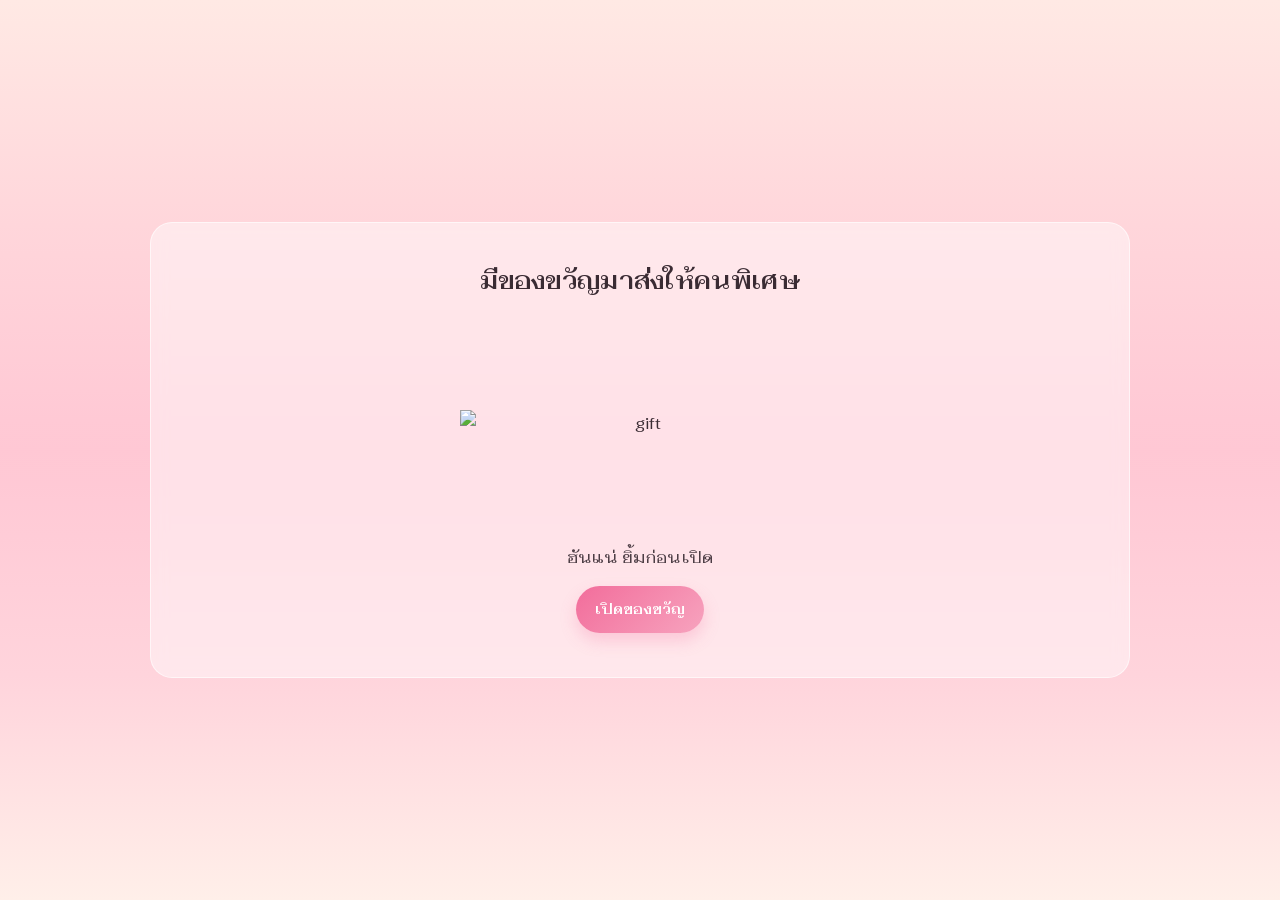
==== commit 0b279f44: "upload website" ====
--- a/index.html
+++ b/index.html
@@ -1,2168 +1,71 @@
-<!DOCTYPE html>
+<!doctype html>
 <html lang="th">
+<head>
+  <meta charset="utf-8" />
+  <meta name="viewport" content="width=device-width,initial-scale=1" />
+  <title>Happy Anniversary</title>
 
-<head>
-<meta charset="UTF-8">
-<meta name="viewport" content="width=device-width, initial-scale=1.0, viewport-fit=cover">
-
-<title>Happy Birthday</title>
-
-<link rel="preconnect" href="https://fonts.googleapis.com">
-<link rel="preconnect" href="https://fonts.gstatic.com" crossorigin>
-
-<link
-  href="https://fonts.googleapis.com/css2?family=Prompt:wght@300;400;500;600;700&display=swap"
-  rel="stylesheet"
->
-
-<style>
-
-/* =====================================================
-   RESET
-===================================================== */
-
-*{
-  box-sizing:border-box;
-  -webkit-tap-highlight-color:transparent;
-}
-
-html,
-body{
-  width:100%;
-  height:100%;
-  margin:0;
-  padding:0;
-  font-family:"Prompt",sans-serif;
-}
-
-
-/* =====================================================
-   BODY
-===================================================== */
-
-body{
-
-  position:relative;
-
-  width:100%;
-  min-height:100svh;
-
-  display:flex;
-  flex-direction:column;
-  align-items:center;
-
-  overflow:hidden;
-
-  background:url("bg.png");
-  background-size:cover;
-  background-position:center;
-  background-repeat:no-repeat;
-
-}
-
-
-/* =====================================================
-   MAIN AREA
-===================================================== */
-
-body::before{
-
-  content:"";
-
-  position:absolute;
-
-  inset:0;
-
-  pointer-events:none;
-
-}
-
-
-/* =====================================================
-   HAPPY BIRTHDAY
-===================================================== */
-
-.happy{
-
-  position:absolute;
-
-  top:clamp(30px, 9vh, 90px);
-
-  left:50%;
-
-  transform:
-    translateX(-50%)
-    translateY(-30px)
-    scale(.8);
-
-  z-index:20;
-
-  display:none;
-
-  width:100%;
-
-  padding:7px 20px;
-
-  color:#8c5d44;
-
-  font-family:"Prompt",sans-serif;
-
-  font-size:clamp(18px, 2.2vw, 25px);
-
-  font-weight:600;
-
-  letter-spacing:.5px;
-
-  text-align:center;
-
-  animation:
-    happyPop 1s cubic-bezier(.22,1.2,.36,1) forwards;
-
-}
-
-
-/* =====================================================
-   HAPPY BIRTHDAY IMAGE
-===================================================== */
-
-.happy img{
-
-  display:block;
-
-  width:300px;
-
-  max-width:90vw;
-
-  height:auto;
-
-  margin:0 auto;
-
-  user-select:none;
-
-  pointer-events:none;
-
-  -webkit-user-drag:none;
-
-}
-
-
-@keyframes happyPop{
-
-  0%{
-
-    opacity:0;
-
-    transform:
-      translateX(-50%)
-      translateY(-30px)
-      scale(.8);
-
-    filter:blur(3px);
-
-  }
-
-  60%{
-
-    opacity:1;
-
-    transform:
-      translateX(-50%)
-      translateY(5px)
-      scale(1.08);
-
-    filter:blur(0);
-
-  }
-
-  100%{
-
-    opacity:1;
-
-    transform:
-      translateX(-50%)
-      translateY(0)
-      scale(1);
-
-  }
-
-}
-
-
-/* =====================================================
-   CAKE
-===================================================== */
-
-.cake{
-
-  position:absolute;
-
-  width:250px;
-  height:200px;
-
-  top:50%;
-  left:50%;
-
-  margin-top:-70px;
-  margin-left:-125px;
-
-  z-index:10;
-
-  cursor:pointer;
-
-  filter:
-    drop-shadow(
-      0 18px 18px rgba(0,0,0,.25)
-    );
-
-}
-
-
-/* =====================================================
-   CAKE CHILD
-===================================================== */
-
-.cake > *{
-  position:absolute;
-}
-
-
-/* =====================================================
-   PLATE
-===================================================== */
-
-.plate{
-
-  width:270px;
-  height:110px;
-
-  position:absolute;
-
-  bottom:-10px;
-  left:-10px;
-
-  background:#ccc;
-
-  border-radius:50%;
-
-  box-shadow:
-    0 2px 0 #aaa,
-    0 4px 0 #aaa,
-    0 5px 40px rgba(0,0,0,.5);
-
-}
-
-
-/* =====================================================
-   CAKE LAYERS
-===================================================== */
-
-.layer{
-
-  position:absolute;
-
-  display:block;
-
-  width:250px;
-  height:100px;
-
-  border-radius:50%;
-
-  background:#553c13;
-
-  box-shadow:
-
-    0 2px 0 #604618,
-    0 4px 0 #4e370f,
-    0 6px 0 #4e370f,
-    0 8px 0 #4d360f,
-    0 10px 0 #4d360f,
-    0 12px 0 #4c350e,
-    0 14px 0 #4c350e,
-    0 16px 0 #4b340e,
-    0 18px 0 #4b340e,
-    0 20px 0 #4a330d,
-    0 22px 0 #4a330d,
-    0 24px 0 #49320d,
-    0 26px 0 #49320d,
-    0 28px 0 #48310c,
-    0 30px 0 #48310c;
-
-}
-
-
-.layer-top{
-  top:0;
-}
-
-
-.layer-middle{
-  top:33px;
-}
-
-
-.layer-bottom{
-  top:66px;
-}
-
-
-/* =====================================================
-   ICING
-===================================================== */
-
-.icing{
-
-  top:2px;
-  left:5px;
-
-  background:#f0e4d0;
-
-  width:240px;
-  height:90px;
-
-  border-radius:50%;
-
-  z-index:4;
-
-}
-
-
-.icing:before{
-
-  content:"";
-
-  position:absolute;
-
-  top:4px;
-  right:5px;
-  bottom:6px;
-  left:5px;
-
-  background:#f5e9d7;
-
-  box-shadow:
-    0 0 4px #f9efe1,
-    0 0 4px #f9efe1,
-    0 0 4px #f9efe1;
-
-  border-radius:50%;
-
-  z-index:1;
-
-}
-
-
-/* =====================================================
-   DRIPS
-===================================================== */
-
-.drip{
-
-  display:block;
-
-  width:50px;
-  height:60px;
-
-  border-bottom-left-radius:25px;
-  border-bottom-right-radius:25px;
-
-  background:#f0e4d0;
-
-  z-index:5;
-
-}
-
-
-.drip1{
-
-  top:53px;
-  left:5px;
-
-  transform:skewY(15deg);
-
-  height:48px;
-  width:40px;
-
-}
-
-
-.drip2{
-
-  top:69px;
-  left:181px;
-
-  transform:skewY(-15deg);
-
-}
-
-
-.drip3{
-
-  top:54px;
-  left:90px;
-
-  width:80px;
-
-  border-bottom-left-radius:40px;
-  border-bottom-right-radius:40px;
-
-}
-
-
-/* =====================================================
-   CANDLES
-===================================================== */
-
-.candle{
-
-  position:absolute;
-
-  background:#7B020B;
-
-  width:16px;
-  height:50px;
-
-  border-radius:8px / 4px;
-
-  transform:
-    translate(-50%,-100%);
-
-  z-index:10;
-
-  box-shadow:
-    inset 3px 0 4px rgba(255,255,255,.35),
-    inset -3px 0 4px rgba(0,0,0,.08);
-
-}
-
-
-.candle:before{
-
-  content:"";
-
-  position:absolute;
-
-  top:0;
-  left:0;
-
-  width:16px;
-  height:8px;
-
-  border-radius:50%;
-
-  background:#9b1019;
-
-}
-
-
-/* =====================================================
-   CANDLE COLORS
-===================================================== */
-
-.candle-blue{
-
-  background:
-    repeating-linear-gradient(
-      -20deg,
-      #42b8df 0px,
-      #42b8df 6px,
-      #239bc8 7px,
-      #239bc8 9px
-    );
-
-}
-
-
-.candle-yellow{
-
-  background:
-    repeating-linear-gradient(
-      -20deg,
-      #ffd34e 0px,
-      #ffd34e 6px,
-      #f3ad16 7px,
-      #f3ad16 9px
-    );
-
-}
-
-
-.candle-pink{
-
-  background:
-    repeating-linear-gradient(
-      -20deg,
-      #ff9fc2 0px,
-      #ff9fc2 6px,
-      #ef719c 7px,
-      #ef719c 9px
-    );
-
-}
-
-
-.candle-purple{
-
-  background:
-    repeating-linear-gradient(
-      -20deg,
-      #b993ed 0px,
-      #b993ed 6px,
-      #8c62ce 7px,
-      #8c62ce 9px
-    );
-
-}
-
-
-.candle-green{
-
-  background:
-    repeating-linear-gradient(
-      -20deg,
-      #72d7b1 0px,
-      #72d7b1 6px,
-      #3ab68d 7px,
-      #3ab68d 9px
-    );
-
-}
-
-
-/* =====================================================
-   FLAME
-===================================================== */
-
-.flame{
-
-  position:absolute;
-
-  background:orange;
-
-  width:15px;
-  height:35px;
-
-  border-radius:
-    10px 10px 10px 10px /
-    25px 25px 10px 10px;
-
-  top:-34px;
-  left:50%;
-
-  margin-left:-7.5px;
-
-  z-index:10;
-
-  box-shadow:
-
-    0 0 10px rgba(255,165,0,.5),
-    0 0 20px rgba(255,165,0,.5),
-    0 0 60px rgba(255,165,0,.5),
-    0 0 80px rgba(255,165,0,.5);
-
-  transform-origin:50% 90%;
-
-  animation:
-    flicker 1s ease-in-out alternate infinite;
-
-}
-
-
-@keyframes flicker{
-
-  0%{
-
-    transform:skewX(5deg);
-
-    box-shadow:
-      0 0 10px rgba(255,165,0,.2),
-      0 0 20px rgba(255,165,0,.2),
-      0 0 60px rgba(255,165,0,.2),
-      0 0 80px rgba(255,165,0,.2);
-
-  }
-
-  25%{
-
-    transform:skewX(-5deg);
-
-    box-shadow:
-      0 0 10px rgba(255,165,0,.5),
-      0 0 20px rgba(255,165,0,.5),
-      0 0 60px rgba(255,165,0,.5),
-      0 0 80px rgba(255,165,0,.5);
-
-  }
-
-  50%{
-
-    transform:skewX(10deg);
-
-    box-shadow:
-      0 0 10px rgba(255,165,0,.3),
-      0 0 20px rgba(255,165,0,.3),
-      0 0 60px rgba(255,165,0,.3),
-      0 0 80px rgba(255,165,0,.3);
-
-  }
-
-  75%{
-
-    transform:skewX(-10deg);
-
-    box-shadow:
-      0 0 10px rgba(255,165,0,.4),
-      0 0 20px rgba(255,165,0,.4),
-      0 0 60px rgba(255,165,0,.4),
-      0 0 80px rgba(255,165,0,.4);
-
-  }
-
-  100%{
-
-    transform:skewX(5deg);
-
-    box-shadow:
-      0 0 10px rgba(255,165,0,.5),
-      0 0 20px rgba(255,165,0,.5),
-      0 0 60px rgba(255,165,0,.5),
-      0 0 80px rgba(255,165,0,.5);
-
-  }
-
-}
-
-
-/* =====================================================
-   MESSAGE
-===================================================== */
-
-.message{
-
-  position:absolute;
-
-  z-index:20;
-
-  left:50%;
-
-  bottom:clamp(105px, 15vh, 145px);
-
-  transform:translateX(-50%);
-
-  width:min(92%, 600px);
-
-  min-height:42px;
-
-  color:#8c5d44;
-
-  font-family:"Prompt",sans-serif;
-
-  font-size:clamp(13px, 1.7vw, 16px);
-
-  font-weight:400;
-
-  text-align:center;
-
-  line-height:1.7;
-
-  text-shadow:none;
-
-  padding:0 15px;
-
-}
-
-
-/* =====================================================
-   BUTTON AREA
-===================================================== */
-
-.mic-btn,
-.next-btn{
-
-  position:absolute;
-
-  z-index:25;
-
-  left:50%;
-
-  bottom:clamp(45px, 8vh, 75px);
-
-  transform:translateX(-50%);
-
-  color:#8c5d44;
-
-  background:#fff;
-
-  border:2px solid #92c6e6;
-
-  border-radius:30px;
-
-  box-shadow:none;
-
-  font-family:"Prompt",sans-serif;
-
-  font-size:clamp(13px, 1.7vw, 15px);
-
-  font-weight:500;
-
-  cursor:pointer;
-
-  transition:.25s ease;
-
-  padding:9px 20px;
-
-  width:min(80%, 230px);
-
-  min-width:175px;
-
-  white-space:nowrap;
-
-}
-
-
-/* =====================================================
-   INITIAL STATE
-===================================================== */
-
-.mic-btn{
-  display:none;
-}
-
-
-.next-btn{
-  display:none;
-}
-
-
-/* =====================================================
-   HOVER
-===================================================== */
-
-.mic-btn:hover,
-.next-btn:hover{
-
-  background:#fff;
-
-  color:#8c5d44;
-
-  border-color:#92c6e6;
-
-  transform:
-    translateX(-50%)
-    translateY(-2px);
-
-}
-
-
-/* =====================================================
-   ACTIVE
-===================================================== */
-
-.mic-btn:active,
-.next-btn:active{
-
-  transform:
-    translateX(-50%)
-    translateY(0);
-
-}
-
-
-/* =====================================================
-   FIREWORK
-===================================================== */
-
-.pyro{
-
-  position:absolute;
-
-  top:-45px;
-  left:50%;
-
-  width:20px;
-  height:20px;
-
-  transform:
-    translateX(-50%);
-
-  pointer-events:none;
-
-  display:none;
-
-  z-index:30;
-
-}
-
-
-.pyro > div{
-
-  position:absolute;
-
-  width:5px;
-  height:5px;
-
-  border-radius:50%;
-
-  animation:
-    bang 1s ease-out infinite,
-    gravity 1s ease-in infinite;
-
-}
-
-
-@keyframes bang{
-
-  to{
-
-    box-shadow:
-
-      -90px -60px #ff4f81,
-      -55px -95px #ffd43b,
-      0 -110px #6ddcff,
-      60px -80px #b47cff,
-      100px -30px #ff8a3d,
-      80px 35px #6ee7a8,
-      20px 75px #ff4f81,
-      -50px 60px #ffd43b,
-      -100px 20px #6ddcff;
-
-  }
-
-}
-
-
-@keyframes gravity{
-
-  to{
-
-    transform:
-      translateY(100px);
-
-    opacity:0;
-
-  }
-
-}
-
-
-/* =====================================================
-   STARS
-===================================================== */
-
-.stars-layer{
-
-  position:fixed;
-
-  inset:0;
-
-  width:100vw;
-  height:100svh;
-
-  overflow:hidden;
-
-  pointer-events:none;
-
-  z-index:999;
-
-}
-
-
-.star-piece{
-
-  position:absolute;
-
-  top:-60px;
-
-  display:block;
-
-  opacity:0;
-
-  width:25px;
-  height:auto;
-
-  object-fit:contain;
-
-  will-change:
-    transform,
-    opacity;
-
-  animation-name:
-    starFall;
-
-  animation-timing-function:
-    cubic-bezier(.25,.46,.45,.94);
-
-  animation-fill-mode:
-    forwards;
-
-}
-
-
-@keyframes starFall{
-
-  0%{
-
-    transform:
-      translate3d(0,-60px,0)
-      rotate(0deg)
-      scale(.7);
-
-    opacity:0;
-
-  }
-
-  8%{
-    opacity:1;
-  }
-
-  25%{
-
-    transform:
-      translate3d(
-        var(--drift1),
-        25vh,
-        0
-      )
-      rotate(90deg)
-      scale(1);
-
-  }
-
-  50%{
-
-    transform:
-      translate3d(
-        var(--drift2),
-        55vh,
-        0
-      )
-      rotate(180deg)
-      scale(.9);
-
-  }
-
-  75%{
-
-    transform:
-      translate3d(
-        var(--drift3),
-        80vh,
-        0
-      )
-      rotate(270deg)
-      scale(1.05);
-
-  }
-
-  92%{
-    opacity:1;
-  }
-
-  100%{
-
-    transform:
-      translate3d(
-        var(--drift4),
-        115vh,
-        0
-      )
-      rotate(360deg)
-      scale(.75);
-
-    opacity:0;
-
-  }
-
-}
-
-
-/* =====================================================
-   TABLET / IPAD
-===================================================== */
-
-@media
-(min-width:501px)
-and
-(max-width:1024px){
-
-  .cake{
-
-    transform:scale(
-      clamp(.85, 1.05, 1)
-    );
-
-  }
-
-  .happy{
-
-    top:8vh;
-
-    font-size:22px;
-
-  }
-
-  .message{
-
-    bottom:14vh;
-
-    font-size:15px;
-
-  }
-
-  .mic-btn,
-  .next-btn{
-
-    bottom:7vh;
-
-    width:220px;
-
-  }
-
-}
-
-
-/* =====================================================
-   IPAD PORTRAIT
-===================================================== */
-
-@media
-(min-width:501px)
-and
-(max-width:1024px)
-and
-(orientation:portrait){
-
-  .cake{
-
-    transform:scale(.95);
-
-  }
-
-  .happy{
-
-    top:9vh;
-
-  }
-
-  .message{
-
-    bottom:14vh;
-
-  }
-
-}
-
-
-/* =====================================================
-   IPAD LANDSCAPE
-===================================================== */
-
-@media
-(min-width:501px)
-and
-(max-width:1024px)
-and
-(orientation:landscape){
-
-  .cake{
-
-    transform:scale(.78);
-
-    margin-top:-65px;
-
-  }
-
-  .happy{
-
-    top:5vh;
-
-  }
-
-  .message{
-
-    bottom:12vh;
-
-  }
-
-  .mic-btn,
-  .next-btn{
-
-    bottom:4vh;
-
-  }
-
-}
-
-
-/* =====================================================
-   MOBILE
-===================================================== */
-
-@media(max-width:500px){
-
-  .happy{
-
-    top:6vh;
-
-    font-size:19px;
-
-  }
-
-  .cake{
-
-    transform:scale(.88);
-
-  }
-
-  .message{
-
-    bottom:115px;
-
-    width:94%;
-
-    font-size:14px;
-
-  }
-
-  .mic-btn,
-  .next-btn{
-
-    bottom:55px;
-
-    width:210px;
-
-  }
-
-}
-
-
-/* =====================================================
-   SMALL MOBILE
-===================================================== */
-
-@media(max-width:380px){
-
-  .happy{
-
-    top:5vh;
-
-    font-size:17px;
-
-  }
-
-  .cake{
-
-    transform:scale(.72);
-
-  }
-
-  .message{
-
-    bottom:105px;
-
-    font-size:13px;
-
-  }
-
-  .mic-btn,
-  .next-btn{
-
-    bottom:45px;
-
-    width:190px;
-
-    min-width:170px;
-
-    font-size:13px;
-
-  }
-
-}
-
-
-/* =====================================================
-   VERY SHORT SCREEN
-===================================================== */
-
-@media(max-height:680px){
-
-  .happy{
-
-    top:25px;
-
-  }
-
-  .cake{
-
-    transform:scale(.70);
-
-  }
-
-  .message{
-
-    bottom:90px;
-
-  }
-
-  .mic-btn,
-  .next-btn{
-
-    bottom:30px;
-
-  }
-
-}
-
-
-/* =====================================================
-   VERY SHORT + MOBILE
-===================================================== */
-
-@media
-(max-width:500px)
-and
-(max-height:680px){
-
-  .cake{
-
-    transform:scale(.68);
-
-  }
-
-  .happy{
-
-    top:20px;
-
-  }
-
-  .message{
-
-    bottom:82px;
-
-    font-size:12px;
-
-  }
-
-  .mic-btn,
-  .next-btn{
-
-    bottom:25px;
-
-    padding:8px 16px;
-
-  }
-
-}
-
-
-/* =====================================================
-   LARGE DESKTOP
-===================================================== */
-
-@media(min-width:1200px){
-
-  .cake{
-
-    transform:scale(1.05);
-
-  }
-
-  .happy{
-
-    font-size:25px;
-
-  }
-
-  .message{
-
-    font-size:16px;
-
-  }
-
-  .mic-btn,
-  .next-btn{
-
-    width:230px;
-
-  }
-
-}
-
-</style>
-
+  <!-- main style -->
+  <link rel="stylesheet" href="css/style.css" />
 </head>
 
+<body>
+  <div class="container">
+    <div class="shell center">
 
-<body>
+      <!-- เอฟเฟกต์ลอย -->
+      <div id="fxLayer" aria-hidden="true"></div>
 
+      <!-- TITLE -->
+      <h2 id="titleText">มีของขวัญมาส่งให้คนพิเศษ</h2>
 
-<!-- =====================================================
-     STARS
-===================================================== -->
+      <!-- ✅ การ์ดขาวใบเดียว: รูป + เนื้อหา -->
+      <div class="white-card">
 
-<div
-  class="stars-layer"
-  id="starsLayer">
-</div>
+        <!-- รูป (gift.png -> flowers.png) -->
+        <div class="gift-stage" id="giftStage">
+          <img
+            class="gift-img"
+            id="giftImg"
+            src="assets/gift.png"
+            alt="gift"
+            loading="eager"
+            decoding="async"
+          />
+        </div>
 
+        <!-- STEP 1 : Open gift (อยู่ในการ์ดเดียวกัน) -->
+        <div class="card-body" id="step1">
+          <p class="subtle">
+            ฮันแน่ ยิ้มก่อนเปิด<br />
+          </p>
 
-<!-- =====================================================
-     HAPPY
-===================================================== -->
+          <div style="margin-top:14px;">
+            <button class="btn" id="openGiftBtn">เปิดของขวัญ</button>
+          </div>
+        </div>
 
-<div
-  class="happy"
-  id="happy">
+        <!-- STEP 2 : Anniversary message (อยู่ในการ์ดเดียวกัน) -->
+        <div class="card-body" id="step2" style="display:none;">
+          <h2>Happy Anniversary </h2>
 
-  <img
-    src="text4.png"
-    alt=""
-    draggable="false">
+          <p class="subtle">สุขสันต์วันครบรอบ</p>
+         
+          <div style="margin-top:16px;">
+            <a class="btn secondary" href="pass.html">ไปหน้าถัดไป</a>
+          </div>
+        </div>
+
+      </div>
+
+    </div>
+  </div>
+<!-- Floating Hearts Background -->
+<div class="bg-heart-layer">
 
 </div>
 
-
-<!-- =====================================================
-     CAKE
-===================================================== -->
-
-<div
-  class="cake"
-  id="cake">
-
-  <div class="plate"></div>
-
-  <div class="layer layer-bottom"></div>
-
-  <div class="layer layer-middle"></div>
-
-  <div class="layer layer-top"></div>
-
-  <div class="icing"></div>
-
-  <div class="drip drip1"></div>
-
-  <div class="drip drip2"></div>
-
-  <div class="drip drip3"></div>
-
-
-  <!-- FIREWORK -->
-
-  <div
-    class="pyro"
-    id="pyro">
-
-    <div></div>
-    <div></div>
-
-  </div>
-
-</div>
-
-
-<!-- =====================================================
-     MESSAGE
-===================================================== -->
-
-<div
-  class="message"
-  id="msg">
-
-Tap the cake to place a candle
-
-</div>
-
-
-<!-- =====================================================
-     MICROPHONE BUTTON
-===================================================== -->
-
-<button
-  class="mic-btn"
-  id="micBtn">
-
-  Allow microphone access
-
-</button>
-
-
-<!-- =====================================================
-     NEXT BUTTON
-===================================================== -->
-
-<button
-  class="next-btn"
-  id="nextBtn">
-
-  Next
-
-</button>
-
-
-<script>
-
-/* =====================================================
-   ELEMENTS
-===================================================== */
-
-const cake =
-  document.getElementById("cake");
-
-const msg =
-  document.getElementById("msg");
-
-const micBtn =
-  document.getElementById("micBtn");
-
-const pyro =
-  document.getElementById("pyro");
-
-const happy =
-  document.getElementById("happy");
-
-const nextBtn =
-  document.getElementById("nextBtn");
-
-const starsLayer =
-  document.getElementById("starsLayer");
-
-
-/* =====================================================
-   VARIABLES
-===================================================== */
-
-let flames = [];
-
-let candleCount = 0;
-
-let hasBlown = false;
-
-let detecting = false;
-
-
-/* =====================================================
-   CANDLE COLORS
-===================================================== */
-
-const candleColors = [
-
-  "candle-blue",
-
-  "candle-yellow",
-
-  "candle-pink",
-
-  "candle-purple",
-
-  "candle-green"
-
-];
-
-
-/* =====================================================
-   INITIAL STATE
-===================================================== */
-
-micBtn.style.display =
-  "none";
-
-nextBtn.style.display =
-  "none";
-
-
-/* =====================================================
-   PLACE CANDLE
-===================================================== */
-
-cake.addEventListener(
-  "click",
-  function(e){
-
-    if(hasBlown){
-      return;
-    }
-
-
-    const r =
-      cake.getBoundingClientRect();
-
-
-    const x =
-      e.clientX - r.left;
-
-
-    const y =
-      e.clientY - r.top;
-
-
-    /* =================================================
-       ONLY TOP OF CAKE
-    ================================================= */
-
-    if(
-      y < 15 ||
-      y > 75
-    ){
-
-      return;
-
-    }
-
-
-    /* =================================================
-       CREATE CANDLE
-    ================================================= */
-
-    const candle =
-      document.createElement("div");
-
-
-    candle.className =
-      "candle " +
-      candleColors[
-        candleCount %
-        candleColors.length
-      ];
-
-
-    candle.style.left =
-      x + "px";
-
-
-    candle.style.top =
-      y + "px";
-
-
-    candleCount++;
-
-
-    /* =================================================
-       CREATE FLAME
-    ================================================= */
-
-    const flame =
-      document.createElement("div");
-
-
-    flame.className =
-      "flame";
-
-
-    candle.appendChild(
-      flame
-    );
-
-
-    cake.appendChild(
-      candle
-    );
-
-
-    flames.push(
-      flame
-    );
-
-
-    /* =================================================
-       MESSAGE
-    ================================================= */
-
-    msg.textContent =
-     "Candle placed! Tap the button below to allow microphone access."
-;
-
-
-    /* =================================================
-       SHOW MICROPHONE
-    ================================================= */
-
-    micBtn.style.display =
-      "block";
-
-
-    nextBtn.style.display =
-      "none";
-
-  }
-);
-
-
-/* =====================================================
-   MICROPHONE BUTTON
-===================================================== */
-
-micBtn.onclick =
-  async function(){
-
-    if(detecting){
-      return;
-    }
-
-
-    detecting = true;
-
-
-    micBtn.style.display =
-      "none";
-
-
-    nextBtn.style.display =
-      "none";
-
-
-    msg.textContent =
-      "Opening the microphone...";
-
-
-    try{
-
-
-      /* =================================================
-         CHECK MICROPHONE
-      ================================================= */
-
-      if(
-        !navigator.mediaDevices ||
-        !navigator.mediaDevices.getUserMedia
-      ){
-
-        throw new Error(
-          "Microphone API is not supported"
-        );
-
-      }
-
-
-      /* =================================================
-         REQUEST MICROPHONE
-      ================================================= */
-
-      const stream =
-        await navigator.mediaDevices
-        .getUserMedia({
-          audio:true
-        });
-
-
-      /* =================================================
-         AUDIO CONTEXT
-      ================================================= */
-
-      const AudioContext =
-        window.AudioContext ||
-        window.webkitAudioContext;
-
-
-      if(!AudioContext){
-
-        throw new Error(
-          "AudioContext is not supported"
-        );
-
-      }
-
-
-      const audioContext =
-        new AudioContext();
-
-
-      await audioContext.resume();
-
-
-      /* =================================================
-         AUDIO SOURCE
-      ================================================= */
-
-      const source =
-        audioContext
-        .createMediaStreamSource(
-          stream
-        );
-
-
-      /* =================================================
-         ANALYSER
-      ================================================= */
-
-      const analyser =
-        audioContext
-        .createAnalyser();
-
-
-      analyser.fftSize =
-        512;
-
-
-      analyser.smoothingTimeConstant =
-        0.15;
-
-
-      source.connect(
-        analyser
-      );
-
-
-      const data =
-        new Uint8Array(
-          analyser.frequencyBinCount
-        );
-
-
-      /* =================================================
-         WAIT BEFORE DETECTING
-      ================================================= */
-
-      setTimeout(
-        function(){
-
-          if(hasBlown){
-            return;
-          }
-
-
-          msg.textContent =
-            "You can blow out the candle now!";
-
-
-          detectBlow(
-            analyser,
-            data,
-            stream,
-            audioContext
-          );
-
-        },
-        1000
-      );
-
-
-    }catch(error){
-
-      console.error(
-        "Microphone error:",
-        error
-      );
-
-
-      detecting =
-        false;
-
-
-      msg.textContent =
-        "ไม่สามารถเปิดไมโครโฟนได้";
-
-
-      micBtn.style.display =
-        "block";
-
-
-      nextBtn.style.display =
-        "none";
-
-    }
-
-  };
-
-
-/* =====================================================
-   BLOW DETECTION
-===================================================== */
-
-function detectBlow(
-  analyser,
-  data,
-  stream,
-  audioContext
-){
-
-  if(hasBlown){
-    return;
-  }
-
-
-  analyser.getByteFrequencyData(
-    data
-  );
-
-
-  let total =
-    0;
-
-
-  for(
-    let i = 0;
-    i < data.length;
-    i++
-  ){
-
-    total +=
-      data[i];
-
-  }
-
-
-  const volume =
-    total / data.length;
-
-
-  const BLOW_THRESHOLD =
-    45;
-
-
-  if(
-    volume >
-    BLOW_THRESHOLD
-  ){
-
-    finishBlow(
-      stream,
-      audioContext
-    );
-
-    return;
-
-  }
-
-
-  requestAnimationFrame(
-    function(){
-
-      detectBlow(
-        analyser,
-        data,
-        stream,
-        audioContext
-      );
-
-    }
-  );
-
-}
-
-
-/* =====================================================
-   FINISH BLOW
-===================================================== */
-
-function finishBlow(
-  stream,
-  audioContext
-){
-
-  if(hasBlown){
-    return;
-  }
-
-
-  hasBlown =
-    true;
-
-
-  detecting =
-    false;
-
-
-  /* ===================================================
-     EXTINGUISH FLAMES
-  =================================================== */
-
-  flames.forEach(
-    function(flame){
-
-      flame.style.opacity =
-        "0";
-
-
-      flame.style.animation =
-        "none";
-
-    }
-  );
-
-
-  /* ===================================================
-     FIREWORK
-  =================================================== */
-
-  pyro.style.display =
-    "block";
-
-
-  /* ===================================================
-     HAPPY BIRTHDAY
-  =================================================== */
-
-  happy.style.display =
-    "block";
-
-
-  /* ===================================================
-     CLEAR MESSAGE
-  =================================================== */
-
-  msg.textContent =
-    "";
-
-
-  /* ===================================================
-     HIDE MICROPHONE
-  =================================================== */
-
-  micBtn.style.display =
-    "none";
-
-
-  /* ===================================================
-     SHOW NEXT
-  =================================================== */
-
-  nextBtn.style.display =
-    "block";
-
-
-  nextBtn.style.visibility =
-    "visible";
-
-
-  nextBtn.style.opacity =
-    "1";
-
-
-  /* ===================================================
-     STAR EFFECT
-  =================================================== */
-
-  spawnStars();
-
-
-  /* ===================================================
-     STOP MICROPHONE
-  =================================================== */
-
-  if(stream){
-
-    stream
-      .getTracks()
-      .forEach(
-        function(track){
-
-          track.stop();
-
-        }
-      );
-
-  }
-
-
-  /* ===================================================
-     CLOSE AUDIO
-  =================================================== */
-
-  if(
-    audioContext &&
-    audioContext.state !==
-    "closed"
-  ){
-
-    audioContext.close();
-
-  }
-
-}
-
-
-/* =====================================================
-   STAR EFFECT
-===================================================== */
-
-function spawnStars(){
-
-  const STAR_COUNT =
-    100;
-
-
-  const vw =
-    window.innerWidth;
-
-
-  for(
-    let i = 0;
-    i < STAR_COUNT;
-    i++
-  ){
-
-    const img =
-      document.createElement("img");
-
-
-    /* =================================================
-       STAR IMAGE
-    ================================================= */
-
-    const starNum =
-      (i % 4) + 1;
-
-
-    img.src =
-      `star${starNum}.png`;
-
-
-    img.className =
-      "star-piece";
-
-
-    /* =================================================
-       SIZE
-    ================================================= */
-
-    const size =
-      18 +
-      Math.random() * 25;
-
-
-    img.style.width =
-      size + "px";
-
-
-    img.style.height =
-      "auto";
-
-
-    /* =================================================
-       START X
-    ================================================= */
-
-    const startX =
-      Math.random() *
-      vw;
-
-
-    img.style.left =
-      startX + "px";
-
-
-    /* =================================================
-       DRIFT
-    ================================================= */
-
-    const drift1 =
-      (
-        Math.random() * 240 -
-        120
-      ) + "px";
-
-
-    const drift2 =
-      (
-        Math.random() * 360 -
-        180
-      ) + "px";
-
-
-    const drift3 =
-      (
-        Math.random() * 480 -
-        240
-      ) + "px";
-
-
-    const drift4 =
-      (
-        Math.random() * 600 -
-        300
-      ) + "px";
-
-
-    img.style.setProperty(
-      "--drift1",
-      drift1
-    );
-
-
-    img.style.setProperty(
-      "--drift2",
-      drift2
-    );
-
-
-    img.style.setProperty(
-      "--drift3",
-      drift3
-    );
-
-
-    img.style.setProperty(
-      "--drift4",
-      drift4
-    );
-
-
-    /* =================================================
-       RANDOM SPEED
-    ================================================= */
-
-    const duration =
-      5 +
-      Math.random() * 7;
-
-
-    const delay =
-      Math.random() * 3;
-
-
-    img.style.animationDuration =
-      duration + "s";
-
-
-    img.style.animationDelay =
-      delay + "s";
-
-
-    /* =================================================
-       ADD STAR
-    ================================================= */
-
-    starsLayer.appendChild(
-      img
-    );
-
-
-    /* =================================================
-       REMOVE STAR
-    ================================================= */
-
-    setTimeout(
-      function(){
-
-        img.remove();
-
-      },
-
-      (
-        duration +
-        delay
-      ) * 1000 + 1000
-
-    );
-
-  }
-
-}
-
-
-/* =====================================================
-   NEXT BUTTON
-===================================================== */
-
-nextBtn.onclick =
-  function(){
-
-    window.location.href =
-      "letter.html";
-
-  };
-
-</script>
-
+  <!-- JS -->
+  <script src="js/anniversary.js"></script>
 </body>
-</html>+</html>
--- a/css/style.css
+++ b/css/style.css
@@ -0,0 +1,1197 @@
+/* ===============================
+   FONT : Fahkwang (Thai looped + cute)
+   =============================== */
+@import url('https://fonts.googleapis.com/css2?family=Fahkwang:wght@300;400;500;600;700&display=swap');
+
+/* ===============================
+   ROOT COLOR THEME (Cute Modern)
+   =============================== */
+:root{
+  --pink-1: #fff1f3;      /* พื้นหลังอ่อนมาก */
+  --pink-2: #ffd6da;      /* พื้นหลังรอง */
+  --card:   #fd8691;      /* สีหลัก */
+  --card-dark:#f36f7b;    /* สีเข้มสำหรับ hover/active */
+  --white:  #ffffff;
+
+  --shadow: 0 22px 45px rgba(253,134,145,.28);
+  --shadow-soft: 0 12px 24px rgba(253,134,145,.20);
+
+  --radius: 28px;
+
+  --container-pad: 40px;
+  --shell-pad-x: 24px;
+  --shell-pad-y: 36px;
+}
+
+/* ===============================
+   GLOBAL RESET + FORCE FONT
+   =============================== */
+*{
+  box-sizing:border-box;
+  font-family: "Fahkwang", system-ui, -apple-system, "Segoe UI", sans-serif !important;
+}
+
+html, body{
+  height:100%;
+  margin:0;
+  font-family: "Fahkwang", system-ui, -apple-system, "Segoe UI", sans-serif !important;
+}
+
+
+
+body{
+  background: linear-gradient(
+    180deg,
+    #ffe9e4 0%,
+    #ffd6db 25%,
+    #ffc7d4 50%,
+    #ffd4dc 75%,
+    #ffefe9 100%
+  );
+
+  background-attachment: fixed;
+  color:#3a2b33;
+  letter-spacing:.3px;
+  line-height:1.8;
+}
+
+body::before{
+  content:"";
+  position:fixed;
+  inset:0;
+  pointer-events:none;
+  background:
+    repeating-linear-gradient(
+      0deg,
+      rgba(255,255,255,.02) 0,
+      rgba(255,255,255,.02) 1px,
+      transparent 1px,
+      transparent 2px
+    );
+  mix-blend-mode: soft-light;
+}
+
+
+
+
+.card{
+  background: rgba(255,255,255,.7);
+  border-radius: var(--radius);
+  box-shadow: var(--shadow);
+  padding: 22px;
+}
+
+
+
+
+/* ===============================
+   LAYOUT
+   =============================== */
+.container{
+  min-height:100%;
+  display:flex;
+  align-items:center;
+  justify-content:center;
+  padding: var(--container-pad) 18px;
+}
+
+.shell{
+  width:min(980px, 100%);
+  background: rgba(255,255,255,0.45);
+  backdrop-filter: blur(8px);
+  border: 1px solid rgba(255,255,255,0.6);
+  border-radius: 22px;
+  padding: var(--shell-pad-y) var(--shell-pad-x) calc(var(--shell-pad-y) + 8px);
+}
+
+.center{ text-align:center; }
+
+/* ===============================
+   TYPOGRAPHY
+   =============================== */
+h1{
+  font-size: 34px;
+  margin: 0 0 12px;
+  font-weight:700;
+  letter-spacing:.6px;
+}
+
+h2{
+  font-size: 24px;
+  margin: 0 0 12px;
+  font-weight:600;
+}
+
+p{
+  margin:10px 0;
+  font-weight:400;
+  line-height:1.75;
+}
+
+.subtle{ opacity:.9; }
+.small{ font-size:13px; opacity:.85; }
+
+/* ===============================
+   BUTTONS
+   =============================== */
+/* ===============================
+   BUTTONS
+   =============================== */
+/* ===============================
+   BUTTON BASE
+   =============================== */
+.btn{
+  border: 0;
+  padding: 15px 19px;          /* ⬅ เล็กลงชัด */
+  border-radius: 800px;
+  background: linear-gradient(135deg, #f26d9b, #f7a3be);
+  color: #fff;
+  font-weight: 600;
+  font-size: 14px;            /* ⬅ เล็กลง */
+  line-height: 1.2;
+  cursor: pointer;
+  box-shadow: 0 8px 16px rgba(242,109,155,.25); /* ⬅ shadow เบาลง */
+  transition: transform .18s ease, filter .18s ease;
+  display: inline-flex;
+  align-items: center;
+  justify-content: center;
+  white-space: nowrap;
+}
+
+
+/* hover / active */
+.btn:hover{
+  transform: translateY(-2px);
+  filter: brightness(1.05);
+}
+.btn:active{
+  transform: scale(.97);
+}
+
+/* ===============================
+   BUTTON SECONDARY
+   =============================== */
+.btn.secondary{
+  background: #fff;
+  color: #c24a6f;
+  border: 2px solid #f26d9b;
+  box-shadow: none;
+}
+
+/* ===== FIX LINK BUTTON COLOR ===== */
+a.btn,
+a.btn:visited,
+a.btn:hover,
+a.btn:active,
+a.btn:focus{
+  color: #fff;
+  text-decoration: none;
+}
+
+a.btn.secondary{
+  color:#c24a6f;
+}
+
+
+/* ===== FIX LINK BUTTON COLOR ===== */
+a.btn,
+a.btn:visited,
+a.btn:hover,
+a.btn:active,
+a.btn:focus{
+  color: #fff;
+  text-decoration: none;
+}
+
+a.btn.secondary{
+  color:#c24a6f;
+}
+
+
+/* ===============================
+   BUTTON ROW (ซ้ายขวาเท่ากัน)
+   =============================== */
+.button-row{
+  display: flex;
+  gap: 12px;
+  margin-top: 16px;
+}
+
+/* ทำให้ปุ่มกว้างเท่ากัน */
+.button-row .btn{
+  flex: 1;
+}
+
+
+/* ===============================
+   MOBILE
+   =============================== */
+@media (max-width: 520px){
+  .button-row{
+    flex-direction: column;
+  }
+
+  .button-row .btn{
+    width: 100%;
+  }
+
+  .btn{
+    padding: 9px 16px;
+    font-size: 14px;
+  }
+}
+
+
+/* ===============================
+   CARDS
+   =============================== */
+.card{
+  background: rgba(255,255,255,0.7);
+  border-radius: var(--radius);
+  box-shadow: var(--shadow);
+  padding: 22px;
+}
+
+.big-card{
+  width:min(720px,100%);
+  margin: 0 auto;
+  border-radius: 30px;
+  padding: 26px;
+  background: rgba(255,255,255,0.65);
+  box-shadow: var(--shadow);
+}
+
+.pink-panel{
+  width:min(520px, 100%);
+  margin: 0 auto;
+  background: linear-gradient(135deg, #f26d9b, #f7a3be);
+  color:white;
+  border-radius: 30px;
+  padding: 24px 20px;
+  box-shadow: var(--shadow);
+}
+
+/* ===============================
+   IMAGES
+   =============================== */
+.cake-img{
+  width:min(280px, 70vw);
+  max-width: 320px;
+  display:block;
+  margin: 18px auto 10px;
+  filter: drop-shadow(0 20px 22px rgba(0,0,0,.18));
+
+  /* animation */
+  animation: cakeFloat 3.2s ease-in-out infinite;
+}
+
+/* ลอยขึ้น–ลงเบา ๆ */
+@keyframes cakeFloat{
+  0%, 100%{
+    transform: translateY(0) scale(1);
+  }
+  50%{
+    transform: translateY(-6px) scale(1.02);
+  }
+}
+
+
+/* ===============================
+   BADGE
+   =============================== */
+.badge{
+  display:inline-flex;
+  gap:8px;
+  align-items:center;
+  padding: 8px 16px;
+  background: rgba(255,255,255,0.88);
+  border:1px solid rgba(242,109,155,.35);
+  border-radius: 999px;
+  color:#c24a6f;
+  font-weight:700;
+}
+
+/* ===============================
+   MENU GRID (6 ITEMS)
+   =============================== */
+.menu-grid{
+  margin-top: 20px;
+  display:grid;
+  grid-template-columns: repeat(2, 1fr);
+  gap: 22px;
+  width: min(520px, 100%);
+  margin-inline:auto;
+}
+
+.menu-item{
+  background: linear-gradient(135deg, #f26d9b, #f7a3be);
+  border-radius: 26px;
+  padding: 24px 18px;
+  color:white;
+  text-decoration:none;
+  display:flex;
+  flex-direction:column;
+  align-items:center;
+  justify-content:center;
+  min-height: 150px;
+  box-shadow: var(--shadow);
+  transition: all .2s ease;
+  -webkit-tap-highlight-color: transparent;
+}
+
+.menu-item:hover{
+  transform: translateY(-4px);
+  filter: brightness(1.06);
+}
+
+.menu-item .icon{
+  width:48px;
+  height:48px;
+  margin-bottom: 12px;
+  object-fit:contain;
+  filter: drop-shadow(0 10px 14px rgba(0,0,0,.22));
+}
+
+.menu-item .label{
+  font-weight:600;
+  text-align:center;
+  line-height:1.3;
+  font-size: 16px;
+}
+
+/* ===============================
+   MENU WHITE STYLE
+   =============================== */
+.menu-item.white{
+  background: #ffffff;
+  border: 3px solid #f26d9b;
+  color: #c24a6f;
+  box-shadow: 0 12px 24px rgba(242,109,155,.25);
+}
+
+.menu-item.white .label{
+  color: #c24a6f;
+  font-weight:800;
+  margin-top: 10px;
+}
+
+.menu-item.white:hover{
+  background: #fff5fa;
+  transform: translateY(-4px) scale(1.02);
+}
+
+/* icon */
+.menu-icon{
+  width:60px;
+  height:60px;
+  object-fit:contain;
+  margin-bottom: 6px;
+}
+
+/* ===============================
+   PASSCODE
+   =============================== */
+.pass-box{
+  flex: 1;
+  height: auto;
+}
+
+.digits{
+  display:flex;
+  justify-content:center;
+  gap: 12px;
+  margin: 16px 0 14px;
+  flex-wrap: wrap;
+}
+
+.digit{
+  width: 48px;
+  height: 48px;
+  background: rgba(255,255,255,.95);
+  border-radius: 14px;
+  display:flex;
+  align-items:center;
+  justify-content:center;
+  font-size: 20px;
+  font-weight:700;
+  color:#fd8691;
+}
+
+/* ✅ จัด keypad ให้เป็นตัวจริงที่เดียว (กันซ้ำ) */
+.keypad{
+  margin-top: 14px;
+  display:grid;
+  grid-template-columns: repeat(3, 1fr);
+  gap: 12px;
+}
+
+.key{
+  background: rgba(255,255,255,.95);
+  border: 1px solid rgba(242,109,155,.35);
+  border-radius: 16px;
+  padding: 16px 0;
+  font-size: 20px;
+  font-weight:700;
+  color:#c24a6f;
+  cursor:pointer;
+  box-shadow: 0 12px 20px rgba(0,0,0,.12);
+  -webkit-tap-highlight-color: transparent;
+}
+
+.key:active{ transform: translateY(1px); }
+
+/* ✅ ปุ่ม 0 ให้อยู่ “กลาง” แบบสวย ไม่ยืดแปลก */
+.key-zero{
+  grid-column: 2 / 3;     /* อยู่คอลัมน์กลาง */
+  justify-self: stretch;
+  width: 100%;
+  max-width: none;
+}
+
+/* ===============================
+   MODAL
+   =============================== */
+.modal-backdrop{
+  position:fixed;
+  inset:0;
+  background: rgba(0,0,0,.45);
+  display:none;
+  align-items:center;
+  justify-content:center;
+  padding: 18px;
+}
+
+.modal{
+  width: min(560px, 100%);
+  max-height: 85vh;          /* ⭐ สำคัญ */
+  overflow: hidden;          /* กันล้น */
+  background: rgba(255,255,255,.97);
+  border-radius: 22px;
+  padding: 20px;
+  box-shadow: var(--shadow);
+}
+
+
+.modal h3{ margin: 6px 0 10px; }
+.modal p{ white-space: pre-wrap; }
+
+.modal .row{
+  display:flex;
+  gap:10px;
+  justify-content:center;
+  margin-top: 14px;
+  flex-wrap: wrap;
+}
+
+/* ===============================
+   GALLERY
+   =============================== */
+.gallery{
+  display:grid;
+  grid-template-columns: repeat(3, 1fr);
+  gap: 14px;
+  width:min(720px,100%);
+  margin: 18px auto 0;
+}
+
+.photo{
+  width:100%;
+  aspect-ratio: 1/1;
+  object-fit: cover;
+  border-radius: 20px;
+  box-shadow: var(--shadow-soft);
+  cursor:pointer;
+}
+
+/* ===============================
+   QUIZ
+   =============================== */
+.qbox{
+  width:min(720px,100%);
+  margin: 0 auto;
+}
+
+.choice{
+  width:100%;
+  text-align:left;
+  padding: 14px 16px;
+  border-radius: 18px;
+  border:1px solid rgba(242,109,155,.35);
+  background: rgba(255,255,255,.9);
+  cursor:pointer;
+  font-weight:600;
+  margin: 8px 0;
+}
+
+.choice.selected{
+  outline: 2px solid rgba(242,109,155,.7);
+}
+
+.hr{
+  height:1px;
+  background: rgba(0,0,0,.08);
+  margin: 16px 0;
+}
+
+/* ===============================
+   JIGSAW
+   =============================== */
+/* ===== Puzzle Canvas ===== */
+.canvas-wrap{
+  display: flex;
+  justify-content: center;
+  align-items: center;
+  width: 100%;
+  max-width: 100%;
+  overflow: hidden;        /* กันล้นการ์ด */
+}
+
+/* canvas responsive */
+#puzzle{
+  width: 100%;
+  max-width: 360px;        /* ⬅ ขนาดพอดีมือถือ */
+  height: auto;
+  border-radius: 18px;
+}
+
+@media (min-width: 768px){
+  #puzzle{
+    max-width: 480px;
+  }
+}
+
+@media (min-width: 1024px){
+  #puzzle{
+    max-width: 600px;
+  }
+}
+
+/* ===============================
+   WHEEL
+   =============================== */
+
+.wheel-wrap{
+  display: flex;
+  flex-direction: column;
+  align-items: center;
+  width: 100%;
+  max-width: 100%;
+  overflow: hidden;     /* กันล้น card */
+}
+
+/* canvas วงล้อ */
+#wheel{
+  width: 100%;
+  max-width: 360px;     /* 👈 พอดีมือถือ */
+  height: auto;
+  display: block;
+}
+@media (min-width: 768px){
+  #wheel{
+    max-width: 480px;
+  }
+}
+
+@media (min-width: 1024px){
+  #wheel{
+    max-width: 600px;
+  }
+}
+
+
+/* ===============================
+   Cake Stage + Smoke Effect
+   =============================== */
+.cake-stage{
+  width: min(340px, 78vw);
+  margin: 14px auto 10px;
+  position: relative;
+  display: grid;
+  place-items: center;
+  perspective: 900px;
+}
+
+.cake-stage .cake-img{
+  width: 100%;
+  max-width: 340px;
+  display:block;
+  transform: rotateX(7deg) rotateY(-10deg);
+  transform-style: preserve-3d;
+  filter: drop-shadow(0 26px 26px rgba(0,0,0,.18));
+  transition: transform .35s ease, opacity .2s ease;
+}
+
+.cake-stage.is-ready .cake-img{
+  transform: rotateX(0deg) rotateY(0deg) scale(1.02);
+}
+
+.cake-stage.is-swap .cake-img{
+  opacity: 0;
+}
+
+.smoke{
+  position:absolute;
+  inset: 0;
+  pointer-events:none;
+  display:none;
+}
+
+.cake-stage.show-smoke .smoke{
+  display:block;
+}
+
+.smoke span{
+  position:absolute;
+  left: 50%;
+  top: 18%;
+  width: 18px;
+  height: 18px;
+  border-radius: 50%;
+  background: rgba(255,255,255,.92);
+  filter: blur(1px);
+  transform: translateX(-50%);
+  opacity: 0;
+  animation: puff 1.3s ease forwards;
+}
+
+.smoke span:nth-child(1){ margin-left:-28px; animation-delay: 0s; }
+.smoke span:nth-child(2){ margin-left:-10px; animation-delay: .06s; }
+.smoke span:nth-child(3){ margin-left:  6px;  animation-delay: .12s; }
+.smoke span:nth-child(4){ margin-left: 22px;  animation-delay: .18s; }
+.smoke span:nth-child(5){ margin-left:  0px; animation-delay: .24s; }
+
+@keyframes puff{
+  0%   { transform: translateX(-50%) translateY(18px) scale(.8); opacity: 0; }
+  15%  { opacity: .9; }
+  60%  { opacity: .55; }
+  100% { transform: translateX(-50%) translateY(-52px) scale(1.9); opacity: 0; }
+}
+
+/* ===============================
+   PASS PAGE LAYOUT
+   =============================== */
+.pass-layout{
+  display: flex;
+  gap: 24px;
+  align-items: stretch;
+}
+
+.pass-image{
+  flex: 1;
+  display: flex;
+  align-items: center;
+  justify-content: center;
+
+  background: rgba(255,255,255,0.35);
+  border-radius: 30px;
+  box-shadow: var(--shadow);
+  padding: 16px;
+}
+
+.pass-image img{
+  animation: float 3s ease-in-out infinite;
+  width: 100%;
+  height: 100%;
+  object-fit: contain;
+  border-radius: 22px;
+}
+
+@keyframes float{
+  0%,100%{ transform: translateY(0); }
+  50%{ transform: translateY(-6px); }
+}
+
+/* ===== IMAGE CENTER ===== */
+.center-img{
+  max-width: 60%;
+  height: auto;
+  display: block;
+  margin: 15px auto;
+  border-radius: 14px;
+  box-shadow: var(--shadow);
+  object-fit: cover;
+}
+
+/* ===== TIME GRID ===== */
+.time-grid{
+  display:grid;
+  grid-template-columns: repeat(4, 1fr);
+  gap:14px;
+  margin-top:18px;
+}
+
+.time-box{
+  background: rgba(255,255,255,.85);
+  border-radius: 20px;
+  padding: 16px 10px;
+  box-shadow: var(--shadow-soft);
+}
+
+.time-value{
+  font-size: 26px;
+  font-weight: 900;
+  color:#c24a6f;
+}
+
+.time-label{
+  font-size: 14px;
+  opacity:.8;
+}
+
+/* Letter */
+.letter-img{
+  width: min(320px, 78vw);
+  margin: 10px auto 0;
+  cursor:pointer;
+
+  background: transparent;
+  box-shadow: none;
+  border-radius: 0;
+
+  display: block;
+}
+
+/* Vinyl */
+.vinyl-wrap{
+  width:290px;
+  height:290px;
+  margin: 0 auto 14px;
+  display:flex;
+  align-items:center;
+  justify-content:center;
+}
+
+.vinyl{
+  width:100%;
+  height:100%;
+  border-radius:50%;
+  object-fit: cover;
+  display:block;
+  box-shadow: 0 20px 40px rgba(0,0,0,.25);
+  background: transparent;
+}
+
+.music-controls{
+  display:flex;
+  justify-content:center;
+  margin-top: 14px;
+  flex-wrap: wrap;
+  gap: 10px;
+}
+
+/* ===============================
+   RESPONSIVE (Tablet)
+   =============================== */
+@media (max-width: 900px){
+  :root{
+    --container-pad: 32px;
+    --shell-pad-x: 20px;
+    --shell-pad-y: 28px;
+  }
+
+  .big-card{ padding: 22px; }
+  .menu-grid{ width: min(560px, 100%); }
+}
+
+/* ===============================
+   RESPONSIVE (Phone)
+   =============================== */
+@media (max-width: 720px){
+  :root{
+    --container-pad: 20px;
+    --shell-pad-x: 16px;
+    --shell-pad-y: 22px;
+  }
+
+  h1{ font-size: 26px; }
+  h2{ font-size: 20px; }
+
+  /* ✅ flex บนมือถือให้เรียงลง */
+  .pass-layout{
+    flex-direction: column;
+    gap: 16px;
+  }
+
+  .pass-image{
+    order: -1;
+    padding: 12px;
+    border-radius: 24px;
+  }
+
+  /* กันรูปสูงเกินจอ */
+  .pass-image img{
+    height: auto;
+    max-height: 42vh;
+    object-fit: contain;
+  }
+
+  .big-card{
+    padding: 18px;
+    border-radius: 24px;
+  }
+
+  .pink-panel{
+    border-radius: 24px;
+    padding: 18px 16px;
+  }
+
+  /* ✅ ปุ่มเรียงสวยบนมือถือ */
+  .modal .row,
+  .music-controls{
+    flex-direction: column;
+    align-items: stretch;
+  }
+
+ 
+
+  /* เมนูไม่แน่น */
+  .menu-grid{
+    width: 100%;
+    max-width: 520px;
+    gap: 12px;
+    grid-template-columns: repeat(2, minmax(0, 1fr));
+  }
+
+  .menu-item{
+    min-height: 128px;
+    padding: 16px 12px;
+  }
+
+  .menu-icon{ width: 52px; height: 52px; }
+
+  /* keypad / digits */
+  .digits{ gap: 10px; }
+  .digit{ width: 44px; height: 44px; font-size: 18px; }
+  .key{ padding: 14px 0; font-size: 18px; }
+
+  /* time */
+  .time-grid{
+    grid-template-columns: repeat(2, 1fr);
+  }
+  .time-value{ font-size: 22px; }
+
+  /* gallery */
+  .gallery{
+    grid-template-columns: repeat(2, 1fr);
+  }
+
+  /* vinyl */
+  .vinyl-wrap{ width: 210px; height: 210px; }
+
+  /* ปรับรูปเค้ก/รูปสื่อไม่ให้ใหญ่เกินการ์ด */
+  .cake-img{
+    width: min(260px, 72vw);
+    max-width: 280px;
+  }
+
+  .center-img{
+    max-width: 100%;
+    max-height: 46vh;
+    object-fit: contain;
+  }
+
+  .letter-img{
+    width: min(320px, 82vw);
+    max-width: 340px;
+  }
+}
+
+/* ===============================
+   RESPONSIVE (Small Phone)
+   =============================== */
+@media (max-width: 420px){
+  h1{ font-size: 23px; }
+  h2{ font-size: 18px; }
+
+  .shell{ border-radius: 18px; }
+
+  .cake-stage{
+    width: min(300px, 86vw);
+  }
+
+  .gallery{
+    grid-template-columns: 1fr;
+  }
+
+  .menu-grid{
+    grid-template-columns: 1fr;
+  }
+
+  .menu-item{
+    min-height: 112px;
+  }
+
+  .vinyl-wrap{ width: 190px; height: 190px; }
+}
+
+/* ===============================
+   Anniversary FX Layer
+   =============================== */
+#fxLayer{
+  position: fixed;
+  inset: 0;
+  pointer-events: none;
+  overflow: hidden;
+  z-index: 50;
+}
+
+/* อนิเมชันลอยขึ้น */
+.particle{
+  position: absolute;
+  bottom: -12vh;
+  will-change: transform, opacity;
+  animation: floatUp ease-in forwards;
+  filter: drop-shadow(0 8px 12px rgba(0,0,0,.12));
+}
+
+/* ดอกไม้ลอยนุ่มกว่า */
+.particle.flower{ opacity: .95; }
+
+/* หัวใจเด่นขึ้นนิดนึง */
+.particle.heart{ opacity: 1; }
+
+@keyframes floatUp{
+  from{
+    transform: translateY(0) scale(1);
+    opacity: 1;
+  }
+  to{
+    transform: translateY(-125vh) scale(1.4);
+    opacity: 0;
+  }
+}
+
+/* ===============================
+   Media Card + Gift
+   =============================== */
+.media-card{
+  width: min(520px, 92vw);
+  background: #fff;
+  border-radius: 22px;
+  padding: 18px 18px 8px;
+  box-shadow: 0 16px 32px rgba(0,0,0,.10);
+  margin: 10px auto 14px;
+}
+
+.gift-stage{
+  display:flex;
+  justify-content:center;
+  align-items:center;
+  min-height: 220px;
+}
+
+.gift-img{
+  width: min(360px, 78vw);
+  max-width: 360px;
+  height: auto;
+  transition: transform .35s ease, filter .35s ease, opacity .25s ease;
+  object-fit: contain;
+ animation: softMove 3s ease-in-out infinite;
+}
+
+@keyframes softMove{
+  0%   { transform: translateY(0); }
+  50%  { transform: translateY(-6px); }
+  100% { transform: translateY(0); }
+}
+
+.gift-stage.opening .gift-img{
+  animation: giftPop .55s ease;
+}
+
+@keyframes giftPop{
+  0%   { transform: scale(1) rotate(0deg); }
+  25%  { transform: scale(1.06) rotate(-4deg); }
+  55%  { transform: scale(1.12) rotate(4deg); }
+  100% { transform: scale(1.00) rotate(0deg); }
+}
+
+.gift-stage.opened .gift-img{
+  filter: drop-shadow(0 18px 30px rgba(0,0,0,.18));
+}
+
+/* title หายแบบนุ่ม */
+.fade-out{
+  opacity: 0;
+  transform: translateY(-6px);
+  transition: opacity .35s ease, transform .35s ease;
+}
+
+/* ✅ มือถือ: กันรูปของขวัญสูงเกินจอ + ไม่ล้นการ์ด */
+@media (max-width: 720px){
+  .media-card{
+    width: 100%;
+    max-width: 520px;
+    padding: 14px 14px 8px;
+  }
+
+  .gift-stage{ min-height: 200px; }
+
+  .gift-img{
+    width: 100%;
+    max-width: 320px;
+    max-height: 42vh;
+  }
+}
+
+/* ===============================
+   Spin (if used for vinyl etc.)
+   =============================== */
+.spin{
+  animation: spin 6s linear infinite;
+}
+
+@keyframes spin{
+  from{ transform: rotate(0deg); }
+  to{ transform: rotate(360deg); }
+}
+
+
+/* ให้ข้อความจดหมายชิดซ้าย */
+#letterText{
+  text-align: left;
+}
+
+/* ===============================
+   GLOBAL BUTTON ANIMATION
+   ใช้กับทุกหน้า
+================================ */
+
+/* base motion */
+.btn{
+  position: relative;
+  overflow: hidden;
+  transition:
+    transform .18s ease,
+    box-shadow .18s ease,
+    filter .18s ease;
+}
+
+/* ✨ hover : ลอย + เงา */
+.btn:hover{
+  transform: translateY(-3px);
+  box-shadow: 0 14px 28px rgba(242,109,155,.38);
+}
+
+/* 👆 กด */
+.btn:active{
+  transform: scale(.96);
+  box-shadow: 0 6px 14px rgba(242,109,155,.28);
+}
+
+/* 🌊 shimmer เบา ๆ */
+.btn::after{
+  content:"";
+  position:absolute;
+  inset:0;
+  background:
+    linear-gradient(
+      120deg,
+      transparent 35%,
+      rgba(255,255,255,.45),
+      transparent 65%
+    );
+  opacity:0;
+  transform: translateX(-120%);
+}
+
+/* hover → shimmer วิ่ง */
+.btn:hover::after{
+  animation: shimmer .85s ease;
+}
+
+@keyframes shimmer{
+  from{
+    opacity:0;
+    transform: translateX(-120%);
+  }
+  20%{ opacity:.65; }
+  to{
+    opacity:0;
+    transform: translateX(120%);
+  }
+}
+
+/* ♡ pulse นุ่ม ๆ (เอาไว้ highlight ปุ่มสำคัญ) */
+.btn.pulse{
+  animation: pulse 1.8s ease-in-out infinite;
+}
+
+@keyframes pulse{
+  0%,100%{
+    box-shadow: 0 0 0 0 rgba(242,109,155,.55);
+  }
+  50%{
+    box-shadow: 0 0 0 10px rgba(242,109,155,0);
+  }
+}
+
+
+/* ===== Fireworks Layer ===== */
+.fireworks {
+  position: fixed;
+  inset: 0;
+  pointer-events: none;
+  z-index: 999;
+  overflow: hidden;
+}
+
+.fireworks::before,
+.fireworks::after {
+  content: "";
+  position: absolute;
+  top: 50%;
+  left: 50%;
+  width: 6px;
+  height: 6px;
+  border-radius: 50%;
+  background: transparent;
+  box-shadow:
+    0 -80px #ff4d6d,
+    60px -60px #ffd166,
+    80px 0 #06d6a0,
+    60px 60px #4dabf7,
+    0 80px #c77dff,
+    -60px 60px #f72585,
+    -80px 0 #ffd166,
+    -60px -60px #06d6a0;
+  transform: translate(-50%, -50%) scale(0);
+  animation: explode 1.2s ease-out infinite;
+}
+
+.fireworks::after {
+  animation-delay: .3s;
+  box-shadow:
+    0 -100px #ffd166,
+    70px -70px #ff4d6d,
+    100px 0 #06d6a0,
+    70px 70px #4dabf7,
+    0 100px #c77dff,
+    -70px 70px #f72585,
+    -100px 0 #ffd166,
+    -70px -70px #06d6a0;
+}
+
+@keyframes explode {
+  0% {
+    transform: translate(-50%, -50%) scale(0);
+    opacity: 1;
+  }
+  80% {
+    transform: translate(-50%, -50%) scale(1);
+    opacity: 1;
+  }
+  100% {
+    opacity: 0;
+  }
+}
+
+/* ซ่อนไว้ก่อน */
+.fireworks {
+  display: none;
+}
+
+/* เปิดโชว์พลุ */
+.fireworks.show {
+  display: block;
+}
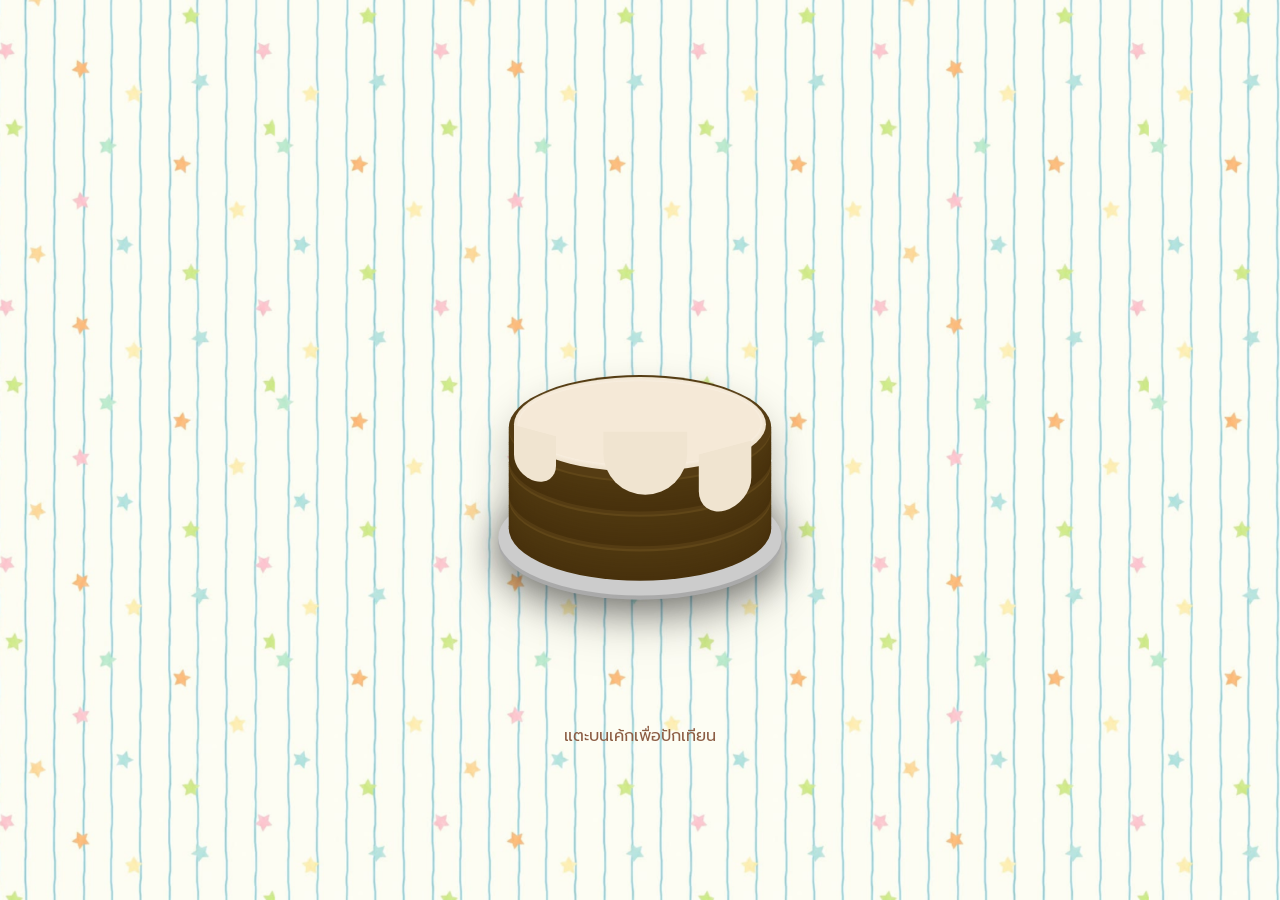
==== commit f4949c13: "upload website" ====
--- a/index.html
+++ b/index.html
@@ -1,71 +1,2167 @@
-<!doctype html>
+<!DOCTYPE html>
 <html lang="th">
+
 <head>
-  <meta charset="utf-8" />
-  <meta name="viewport" content="width=device-width,initial-scale=1" />
-  <title>Happy Anniversary</title>
-
-  <!-- main style -->
-  <link rel="stylesheet" href="css/style.css" />
+<meta charset="UTF-8">
+<meta name="viewport" content="width=device-width, initial-scale=1.0, viewport-fit=cover">
+
+<title>Happy Birthday</title>
+
+<link rel="preconnect" href="https://fonts.googleapis.com">
+<link rel="preconnect" href="https://fonts.gstatic.com" crossorigin>
+
+<link
+  href="https://fonts.googleapis.com/css2?family=Prompt:wght@300;400;500;600;700&display=swap"
+  rel="stylesheet"
+>
+
+<style>
+
+/* =====================================================
+   RESET
+===================================================== */
+
+*{
+  box-sizing:border-box;
+  -webkit-tap-highlight-color:transparent;
+}
+
+html,
+body{
+  width:100%;
+  height:100%;
+  margin:0;
+  padding:0;
+  font-family:"Prompt",sans-serif;
+}
+
+
+/* =====================================================
+   BODY
+===================================================== */
+
+body{
+
+  position:relative;
+
+  width:100%;
+  min-height:100svh;
+
+  display:flex;
+  flex-direction:column;
+  align-items:center;
+
+  overflow:hidden;
+
+  background:url("bg.png");
+  background-size:cover;
+  background-position:center;
+  background-repeat:no-repeat;
+
+}
+
+
+/* =====================================================
+   MAIN AREA
+===================================================== */
+
+body::before{
+
+  content:"";
+
+  position:absolute;
+
+  inset:0;
+
+  pointer-events:none;
+
+}
+
+
+/* =====================================================
+   HAPPY BIRTHDAY
+===================================================== */
+
+.happy{
+
+  position:absolute;
+
+  top:clamp(30px, 9vh, 90px);
+
+  left:50%;
+
+  transform:
+    translateX(-50%)
+    translateY(-30px)
+    scale(.8);
+
+  z-index:20;
+
+  display:none;
+
+  width:100%;
+
+  padding:7px 20px;
+
+  color:#8c5d44;
+
+  font-family:"Prompt",sans-serif;
+
+  font-size:clamp(18px, 2.2vw, 25px);
+
+  font-weight:600;
+
+  letter-spacing:.5px;
+
+  text-align:center;
+
+  animation:
+    happyPop 1s cubic-bezier(.22,1.2,.36,1) forwards;
+
+}
+
+
+/* =====================================================
+   HAPPY BIRTHDAY IMAGE
+===================================================== */
+
+.happy img{
+
+  display:block;
+
+  width:300px;
+
+  max-width:90vw;
+
+  height:auto;
+
+  margin:0 auto;
+
+  user-select:none;
+
+  pointer-events:none;
+
+  -webkit-user-drag:none;
+
+}
+
+
+@keyframes happyPop{
+
+  0%{
+
+    opacity:0;
+
+    transform:
+      translateX(-50%)
+      translateY(-30px)
+      scale(.8);
+
+    filter:blur(3px);
+
+  }
+
+  60%{
+
+    opacity:1;
+
+    transform:
+      translateX(-50%)
+      translateY(5px)
+      scale(1.08);
+
+    filter:blur(0);
+
+  }
+
+  100%{
+
+    opacity:1;
+
+    transform:
+      translateX(-50%)
+      translateY(0)
+      scale(1);
+
+  }
+
+}
+
+
+/* =====================================================
+   CAKE
+===================================================== */
+
+.cake{
+
+  position:absolute;
+
+  width:250px;
+  height:200px;
+
+  top:50%;
+  left:50%;
+
+  margin-top:-70px;
+  margin-left:-125px;
+
+  z-index:10;
+
+  cursor:pointer;
+
+  filter:
+    drop-shadow(
+      0 18px 18px rgba(0,0,0,.25)
+    );
+
+}
+
+
+/* =====================================================
+   CAKE CHILD
+===================================================== */
+
+.cake > *{
+  position:absolute;
+}
+
+
+/* =====================================================
+   PLATE
+===================================================== */
+
+.plate{
+
+  width:270px;
+  height:110px;
+
+  position:absolute;
+
+  bottom:-10px;
+  left:-10px;
+
+  background:#ccc;
+
+  border-radius:50%;
+
+  box-shadow:
+    0 2px 0 #aaa,
+    0 4px 0 #aaa,
+    0 5px 40px rgba(0,0,0,.5);
+
+}
+
+
+/* =====================================================
+   CAKE LAYERS
+===================================================== */
+
+.layer{
+
+  position:absolute;
+
+  display:block;
+
+  width:250px;
+  height:100px;
+
+  border-radius:50%;
+
+  background:#553c13;
+
+  box-shadow:
+
+    0 2px 0 #604618,
+    0 4px 0 #4e370f,
+    0 6px 0 #4e370f,
+    0 8px 0 #4d360f,
+    0 10px 0 #4d360f,
+    0 12px 0 #4c350e,
+    0 14px 0 #4c350e,
+    0 16px 0 #4b340e,
+    0 18px 0 #4b340e,
+    0 20px 0 #4a330d,
+    0 22px 0 #4a330d,
+    0 24px 0 #49320d,
+    0 26px 0 #49320d,
+    0 28px 0 #48310c,
+    0 30px 0 #48310c;
+
+}
+
+
+.layer-top{
+  top:0;
+}
+
+
+.layer-middle{
+  top:33px;
+}
+
+
+.layer-bottom{
+  top:66px;
+}
+
+
+/* =====================================================
+   ICING
+===================================================== */
+
+.icing{
+
+  top:2px;
+  left:5px;
+
+  background:#f0e4d0;
+
+  width:240px;
+  height:90px;
+
+  border-radius:50%;
+
+  z-index:4;
+
+}
+
+
+.icing:before{
+
+  content:"";
+
+  position:absolute;
+
+  top:4px;
+  right:5px;
+  bottom:6px;
+  left:5px;
+
+  background:#f5e9d7;
+
+  box-shadow:
+    0 0 4px #f9efe1,
+    0 0 4px #f9efe1,
+    0 0 4px #f9efe1;
+
+  border-radius:50%;
+
+  z-index:1;
+
+}
+
+
+/* =====================================================
+   DRIPS
+===================================================== */
+
+.drip{
+
+  display:block;
+
+  width:50px;
+  height:60px;
+
+  border-bottom-left-radius:25px;
+  border-bottom-right-radius:25px;
+
+  background:#f0e4d0;
+
+  z-index:5;
+
+}
+
+
+.drip1{
+
+  top:53px;
+  left:5px;
+
+  transform:skewY(15deg);
+
+  height:48px;
+  width:40px;
+
+}
+
+
+.drip2{
+
+  top:69px;
+  left:181px;
+
+  transform:skewY(-15deg);
+
+}
+
+
+.drip3{
+
+  top:54px;
+  left:90px;
+
+  width:80px;
+
+  border-bottom-left-radius:40px;
+  border-bottom-right-radius:40px;
+
+}
+
+
+/* =====================================================
+   CANDLES
+===================================================== */
+
+.candle{
+
+  position:absolute;
+
+  background:#7B020B;
+
+  width:16px;
+  height:50px;
+
+  border-radius:8px / 4px;
+
+  transform:
+    translate(-50%,-100%);
+
+  z-index:10;
+
+  box-shadow:
+    inset 3px 0 4px rgba(255,255,255,.35),
+    inset -3px 0 4px rgba(0,0,0,.08);
+
+}
+
+
+.candle:before{
+
+  content:"";
+
+  position:absolute;
+
+  top:0;
+  left:0;
+
+  width:16px;
+  height:8px;
+
+  border-radius:50%;
+
+  background:#9b1019;
+
+}
+
+
+/* =====================================================
+   CANDLE COLORS
+===================================================== */
+
+.candle-blue{
+
+  background:
+    repeating-linear-gradient(
+      -20deg,
+      #42b8df 0px,
+      #42b8df 6px,
+      #239bc8 7px,
+      #239bc8 9px
+    );
+
+}
+
+
+.candle-yellow{
+
+  background:
+    repeating-linear-gradient(
+      -20deg,
+      #ffd34e 0px,
+      #ffd34e 6px,
+      #f3ad16 7px,
+      #f3ad16 9px
+    );
+
+}
+
+
+.candle-pink{
+
+  background:
+    repeating-linear-gradient(
+      -20deg,
+      #ff9fc2 0px,
+      #ff9fc2 6px,
+      #ef719c 7px,
+      #ef719c 9px
+    );
+
+}
+
+
+.candle-purple{
+
+  background:
+    repeating-linear-gradient(
+      -20deg,
+      #b993ed 0px,
+      #b993ed 6px,
+      #8c62ce 7px,
+      #8c62ce 9px
+    );
+
+}
+
+
+.candle-green{
+
+  background:
+    repeating-linear-gradient(
+      -20deg,
+      #72d7b1 0px,
+      #72d7b1 6px,
+      #3ab68d 7px,
+      #3ab68d 9px
+    );
+
+}
+
+
+/* =====================================================
+   FLAME
+===================================================== */
+
+.flame{
+
+  position:absolute;
+
+  background:orange;
+
+  width:15px;
+  height:35px;
+
+  border-radius:
+    10px 10px 10px 10px /
+    25px 25px 10px 10px;
+
+  top:-34px;
+  left:50%;
+
+  margin-left:-7.5px;
+
+  z-index:10;
+
+  box-shadow:
+
+    0 0 10px rgba(255,165,0,.5),
+    0 0 20px rgba(255,165,0,.5),
+    0 0 60px rgba(255,165,0,.5),
+    0 0 80px rgba(255,165,0,.5);
+
+  transform-origin:50% 90%;
+
+  animation:
+    flicker 1s ease-in-out alternate infinite;
+
+}
+
+
+@keyframes flicker{
+
+  0%{
+
+    transform:skewX(5deg);
+
+    box-shadow:
+      0 0 10px rgba(255,165,0,.2),
+      0 0 20px rgba(255,165,0,.2),
+      0 0 60px rgba(255,165,0,.2),
+      0 0 80px rgba(255,165,0,.2);
+
+  }
+
+  25%{
+
+    transform:skewX(-5deg);
+
+    box-shadow:
+      0 0 10px rgba(255,165,0,.5),
+      0 0 20px rgba(255,165,0,.5),
+      0 0 60px rgba(255,165,0,.5),
+      0 0 80px rgba(255,165,0,.5);
+
+  }
+
+  50%{
+
+    transform:skewX(10deg);
+
+    box-shadow:
+      0 0 10px rgba(255,165,0,.3),
+      0 0 20px rgba(255,165,0,.3),
+      0 0 60px rgba(255,165,0,.3),
+      0 0 80px rgba(255,165,0,.3);
+
+  }
+
+  75%{
+
+    transform:skewX(-10deg);
+
+    box-shadow:
+      0 0 10px rgba(255,165,0,.4),
+      0 0 20px rgba(255,165,0,.4),
+      0 0 60px rgba(255,165,0,.4),
+      0 0 80px rgba(255,165,0,.4);
+
+  }
+
+  100%{
+
+    transform:skewX(5deg);
+
+    box-shadow:
+      0 0 10px rgba(255,165,0,.5),
+      0 0 20px rgba(255,165,0,.5),
+      0 0 60px rgba(255,165,0,.5),
+      0 0 80px rgba(255,165,0,.5);
+
+  }
+
+}
+
+
+/* =====================================================
+   MESSAGE
+===================================================== */
+
+.message{
+
+  position:absolute;
+
+  z-index:20;
+
+  left:50%;
+
+  bottom:clamp(105px, 15vh, 145px);
+
+  transform:translateX(-50%);
+
+  width:min(92%, 600px);
+
+  min-height:42px;
+
+  color:#8c5d44;
+
+  font-family:"Prompt",sans-serif;
+
+  font-size:clamp(13px, 1.7vw, 16px);
+
+  font-weight:400;
+
+  text-align:center;
+
+  line-height:1.7;
+
+  text-shadow:none;
+
+  padding:0 15px;
+
+}
+
+
+/* =====================================================
+   BUTTON AREA
+===================================================== */
+
+.mic-btn,
+.next-btn{
+
+  position:absolute;
+
+  z-index:25;
+
+  left:50%;
+
+  bottom:clamp(45px, 8vh, 75px);
+
+  transform:translateX(-50%);
+
+  color:#8c5d44;
+
+  background:#fff;
+
+  border:2px solid #92c6e6;
+
+  border-radius:30px;
+
+  box-shadow:none;
+
+  font-family:"Prompt",sans-serif;
+
+  font-size:clamp(13px, 1.7vw, 15px);
+
+  font-weight:500;
+
+  cursor:pointer;
+
+  transition:.25s ease;
+
+  padding:9px 20px;
+
+  width:min(80%, 230px);
+
+  min-width:175px;
+
+  white-space:nowrap;
+
+}
+
+
+/* =====================================================
+   INITIAL STATE
+===================================================== */
+
+.mic-btn{
+  display:none;
+}
+
+
+.next-btn{
+  display:none;
+}
+
+
+/* =====================================================
+   HOVER
+===================================================== */
+
+.mic-btn:hover,
+.next-btn:hover{
+
+  background:#fff;
+
+  color:#8c5d44;
+
+  border-color:#92c6e6;
+
+  transform:
+    translateX(-50%)
+    translateY(-2px);
+
+}
+
+
+/* =====================================================
+   ACTIVE
+===================================================== */
+
+.mic-btn:active,
+.next-btn:active{
+
+  transform:
+    translateX(-50%)
+    translateY(0);
+
+}
+
+
+/* =====================================================
+   FIREWORK
+===================================================== */
+
+.pyro{
+
+  position:absolute;
+
+  top:-45px;
+  left:50%;
+
+  width:20px;
+  height:20px;
+
+  transform:
+    translateX(-50%);
+
+  pointer-events:none;
+
+  display:none;
+
+  z-index:30;
+
+}
+
+
+.pyro > div{
+
+  position:absolute;
+
+  width:5px;
+  height:5px;
+
+  border-radius:50%;
+
+  animation:
+    bang 1s ease-out infinite,
+    gravity 1s ease-in infinite;
+
+}
+
+
+@keyframes bang{
+
+  to{
+
+    box-shadow:
+
+      -90px -60px #ff4f81,
+      -55px -95px #ffd43b,
+      0 -110px #6ddcff,
+      60px -80px #b47cff,
+      100px -30px #ff8a3d,
+      80px 35px #6ee7a8,
+      20px 75px #ff4f81,
+      -50px 60px #ffd43b,
+      -100px 20px #6ddcff;
+
+  }
+
+}
+
+
+@keyframes gravity{
+
+  to{
+
+    transform:
+      translateY(100px);
+
+    opacity:0;
+
+  }
+
+}
+
+
+/* =====================================================
+   STARS
+===================================================== */
+
+.stars-layer{
+
+  position:fixed;
+
+  inset:0;
+
+  width:100vw;
+  height:100svh;
+
+  overflow:hidden;
+
+  pointer-events:none;
+
+  z-index:999;
+
+}
+
+
+.star-piece{
+
+  position:absolute;
+
+  top:-60px;
+
+  display:block;
+
+  opacity:0;
+
+  width:25px;
+  height:auto;
+
+  object-fit:contain;
+
+  will-change:
+    transform,
+    opacity;
+
+  animation-name:
+    starFall;
+
+  animation-timing-function:
+    cubic-bezier(.25,.46,.45,.94);
+
+  animation-fill-mode:
+    forwards;
+
+}
+
+
+@keyframes starFall{
+
+  0%{
+
+    transform:
+      translate3d(0,-60px,0)
+      rotate(0deg)
+      scale(.7);
+
+    opacity:0;
+
+  }
+
+  8%{
+    opacity:1;
+  }
+
+  25%{
+
+    transform:
+      translate3d(
+        var(--drift1),
+        25vh,
+        0
+      )
+      rotate(90deg)
+      scale(1);
+
+  }
+
+  50%{
+
+    transform:
+      translate3d(
+        var(--drift2),
+        55vh,
+        0
+      )
+      rotate(180deg)
+      scale(.9);
+
+  }
+
+  75%{
+
+    transform:
+      translate3d(
+        var(--drift3),
+        80vh,
+        0
+      )
+      rotate(270deg)
+      scale(1.05);
+
+  }
+
+  92%{
+    opacity:1;
+  }
+
+  100%{
+
+    transform:
+      translate3d(
+        var(--drift4),
+        115vh,
+        0
+      )
+      rotate(360deg)
+      scale(.75);
+
+    opacity:0;
+
+  }
+
+}
+
+
+/* =====================================================
+   TABLET / IPAD
+===================================================== */
+
+@media
+(min-width:501px)
+and
+(max-width:1024px){
+
+  .cake{
+
+    transform:scale(
+      clamp(.85, 1.05, 1)
+    );
+
+  }
+
+  .happy{
+
+    top:8vh;
+
+    font-size:22px;
+
+  }
+
+  .message{
+
+    bottom:14vh;
+
+    font-size:15px;
+
+  }
+
+  .mic-btn,
+  .next-btn{
+
+    bottom:7vh;
+
+    width:220px;
+
+  }
+
+}
+
+
+/* =====================================================
+   IPAD PORTRAIT
+===================================================== */
+
+@media
+(min-width:501px)
+and
+(max-width:1024px)
+and
+(orientation:portrait){
+
+  .cake{
+
+    transform:scale(.95);
+
+  }
+
+  .happy{
+
+    top:9vh;
+
+  }
+
+  .message{
+
+    bottom:14vh;
+
+  }
+
+}
+
+
+/* =====================================================
+   IPAD LANDSCAPE
+===================================================== */
+
+@media
+(min-width:501px)
+and
+(max-width:1024px)
+and
+(orientation:landscape){
+
+  .cake{
+
+    transform:scale(.78);
+
+    margin-top:-65px;
+
+  }
+
+  .happy{
+
+    top:5vh;
+
+  }
+
+  .message{
+
+    bottom:12vh;
+
+  }
+
+  .mic-btn,
+  .next-btn{
+
+    bottom:4vh;
+
+  }
+
+}
+
+
+/* =====================================================
+   MOBILE
+===================================================== */
+
+@media(max-width:500px){
+
+  .happy{
+
+    top:6vh;
+
+    font-size:19px;
+
+  }
+
+  .cake{
+
+    transform:scale(.88);
+
+  }
+
+  .message{
+
+    bottom:115px;
+
+    width:94%;
+
+    font-size:14px;
+
+  }
+
+  .mic-btn,
+  .next-btn{
+
+    bottom:55px;
+
+    width:210px;
+
+  }
+
+}
+
+
+/* =====================================================
+   SMALL MOBILE
+===================================================== */
+
+@media(max-width:380px){
+
+  .happy{
+
+    top:5vh;
+
+    font-size:17px;
+
+  }
+
+  .cake{
+
+    transform:scale(.72);
+
+  }
+
+  .message{
+
+    bottom:105px;
+
+    font-size:13px;
+
+  }
+
+  .mic-btn,
+  .next-btn{
+
+    bottom:45px;
+
+    width:190px;
+
+    min-width:170px;
+
+    font-size:13px;
+
+  }
+
+}
+
+
+/* =====================================================
+   VERY SHORT SCREEN
+===================================================== */
+
+@media(max-height:680px){
+
+  .happy{
+
+    top:25px;
+
+  }
+
+  .cake{
+
+    transform:scale(.70);
+
+  }
+
+  .message{
+
+    bottom:90px;
+
+  }
+
+  .mic-btn,
+  .next-btn{
+
+    bottom:30px;
+
+  }
+
+}
+
+
+/* =====================================================
+   VERY SHORT + MOBILE
+===================================================== */
+
+@media
+(max-width:500px)
+and
+(max-height:680px){
+
+  .cake{
+
+    transform:scale(.68);
+
+  }
+
+  .happy{
+
+    top:20px;
+
+  }
+
+  .message{
+
+    bottom:82px;
+
+    font-size:12px;
+
+  }
+
+  .mic-btn,
+  .next-btn{
+
+    bottom:25px;
+
+    padding:8px 16px;
+
+  }
+
+}
+
+
+/* =====================================================
+   LARGE DESKTOP
+===================================================== */
+
+@media(min-width:1200px){
+
+  .cake{
+
+    transform:scale(1.05);
+
+  }
+
+  .happy{
+
+    font-size:25px;
+
+  }
+
+  .message{
+
+    font-size:16px;
+
+  }
+
+  .mic-btn,
+  .next-btn{
+
+    width:230px;
+
+  }
+
+}
+
+</style>
+
 </head>
 
+
 <body>
-  <div class="container">
-    <div class="shell center">
-
-      <!-- เอฟเฟกต์ลอย -->
-      <div id="fxLayer" aria-hidden="true"></div>
-
-      <!-- TITLE -->
-      <h2 id="titleText">มีของขวัญมาส่งให้คนพิเศษ</h2>
-
-      <!-- ✅ การ์ดขาวใบเดียว: รูป + เนื้อหา -->
-      <div class="white-card">
-
-        <!-- รูป (gift.png -> flowers.png) -->
-        <div class="gift-stage" id="giftStage">
-          <img
-            class="gift-img"
-            id="giftImg"
-            src="assets/gift.png"
-            alt="gift"
-            loading="eager"
-            decoding="async"
-          />
-        </div>
-
-        <!-- STEP 1 : Open gift (อยู่ในการ์ดเดียวกัน) -->
-        <div class="card-body" id="step1">
-          <p class="subtle">
-            ฮันแน่ ยิ้มก่อนเปิด<br />
-          </p>
-
-          <div style="margin-top:14px;">
-            <button class="btn" id="openGiftBtn">เปิดของขวัญ</button>
-          </div>
-        </div>
-
-        <!-- STEP 2 : Anniversary message (อยู่ในการ์ดเดียวกัน) -->
-        <div class="card-body" id="step2" style="display:none;">
-          <h2>Happy Anniversary </h2>
-
-          <p class="subtle">สุขสันต์วันครบรอบ</p>
-         
-          <div style="margin-top:16px;">
-            <a class="btn secondary" href="pass.html">ไปหน้าถัดไป</a>
-          </div>
-        </div>
-
-      </div>
-
-    </div>
+
+
+<!-- =====================================================
+     STARS
+===================================================== -->
+
+<div
+  class="stars-layer"
+  id="starsLayer">
+</div>
+
+
+<!-- =====================================================
+     HAPPY
+===================================================== -->
+
+<div
+  class="happy"
+  id="happy">
+
+  <img
+    src="text4.png"
+    alt=""
+    draggable="false">
+
+</div>
+
+
+<!-- =====================================================
+     CAKE
+===================================================== -->
+
+<div
+  class="cake"
+  id="cake">
+
+  <div class="plate"></div>
+
+  <div class="layer layer-bottom"></div>
+
+  <div class="layer layer-middle"></div>
+
+  <div class="layer layer-top"></div>
+
+  <div class="icing"></div>
+
+  <div class="drip drip1"></div>
+
+  <div class="drip drip2"></div>
+
+  <div class="drip drip3"></div>
+
+
+  <!-- FIREWORK -->
+
+  <div
+    class="pyro"
+    id="pyro">
+
+    <div></div>
+    <div></div>
+
   </div>
-<!-- Floating Hearts Background -->
-<div class="bg-heart-layer">
 
 </div>
 
-  <!-- JS -->
-  <script src="js/anniversary.js"></script>
+
+<!-- =====================================================
+     MESSAGE
+===================================================== -->
+
+<div
+  class="message"
+  id="msg">
+
+  แตะบนเค้กเพื่อปักเทียน
+
+</div>
+
+
+<!-- =====================================================
+     MICROPHONE BUTTON
+===================================================== -->
+
+<button
+  class="mic-btn"
+  id="micBtn">
+
+  อนุญาตให้ใช้ไมโครโฟน
+
+</button>
+
+
+<!-- =====================================================
+     NEXT BUTTON
+===================================================== -->
+
+<button
+  class="next-btn"
+  id="nextBtn">
+
+  ถัดไป
+
+</button>
+
+
+<script>
+
+/* =====================================================
+   ELEMENTS
+===================================================== */
+
+const cake =
+  document.getElementById("cake");
+
+const msg =
+  document.getElementById("msg");
+
+const micBtn =
+  document.getElementById("micBtn");
+
+const pyro =
+  document.getElementById("pyro");
+
+const happy =
+  document.getElementById("happy");
+
+const nextBtn =
+  document.getElementById("nextBtn");
+
+const starsLayer =
+  document.getElementById("starsLayer");
+
+
+/* =====================================================
+   VARIABLES
+===================================================== */
+
+let flames = [];
+
+let candleCount = 0;
+
+let hasBlown = false;
+
+let detecting = false;
+
+
+/* =====================================================
+   CANDLE COLORS
+===================================================== */
+
+const candleColors = [
+
+  "candle-blue",
+
+  "candle-yellow",
+
+  "candle-pink",
+
+  "candle-purple",
+
+  "candle-green"
+
+];
+
+
+/* =====================================================
+   INITIAL STATE
+===================================================== */
+
+micBtn.style.display =
+  "none";
+
+nextBtn.style.display =
+  "none";
+
+
+/* =====================================================
+   PLACE CANDLE
+===================================================== */
+
+cake.addEventListener(
+  "click",
+  function(e){
+
+    if(hasBlown){
+      return;
+    }
+
+
+    const r =
+      cake.getBoundingClientRect();
+
+
+    const x =
+      e.clientX - r.left;
+
+
+    const y =
+      e.clientY - r.top;
+
+
+    /* =================================================
+       ONLY TOP OF CAKE
+    ================================================= */
+
+    if(
+      y < 15 ||
+      y > 75
+    ){
+
+      return;
+
+    }
+
+
+    /* =================================================
+       CREATE CANDLE
+    ================================================= */
+
+    const candle =
+      document.createElement("div");
+
+
+    candle.className =
+      "candle " +
+      candleColors[
+        candleCount %
+        candleColors.length
+      ];
+
+
+    candle.style.left =
+      x + "px";
+
+
+    candle.style.top =
+      y + "px";
+
+
+    candleCount++;
+
+
+    /* =================================================
+       CREATE FLAME
+    ================================================= */
+
+    const flame =
+      document.createElement("div");
+
+
+    flame.className =
+      "flame";
+
+
+    candle.appendChild(
+      flame
+    );
+
+
+    cake.appendChild(
+      candle
+    );
+
+
+    flames.push(
+      flame
+    );
+
+
+    /* =================================================
+       MESSAGE
+    ================================================= */
+
+    msg.textContent =
+      "ปักเทียนแล้ว! กดปุ่มด้านล่างเพื่ออนุญาตไมโครโฟน";
+
+
+    /* =================================================
+       SHOW MICROPHONE
+    ================================================= */
+
+    micBtn.style.display =
+      "block";
+
+
+    nextBtn.style.display =
+      "none";
+
+  }
+);
+
+
+/* =====================================================
+   MICROPHONE BUTTON
+===================================================== */
+
+micBtn.onclick =
+  async function(){
+
+    if(detecting){
+      return;
+    }
+
+
+    detecting = true;
+
+
+    micBtn.style.display =
+      "none";
+
+
+    nextBtn.style.display =
+      "none";
+
+
+    msg.textContent =
+      "กำลังเปิดไมโครโฟน...";
+
+
+    try{
+
+
+      /* =================================================
+         CHECK MICROPHONE
+      ================================================= */
+
+      if(
+        !navigator.mediaDevices ||
+        !navigator.mediaDevices.getUserMedia
+      ){
+
+        throw new Error(
+          "Microphone API is not supported"
+        );
+
+      }
+
+
+      /* =================================================
+         REQUEST MICROPHONE
+      ================================================= */
+
+      const stream =
+        await navigator.mediaDevices
+        .getUserMedia({
+          audio:true
+        });
+
+
+      /* =================================================
+         AUDIO CONTEXT
+      ================================================= */
+
+      const AudioContext =
+        window.AudioContext ||
+        window.webkitAudioContext;
+
+
+      if(!AudioContext){
+
+        throw new Error(
+          "AudioContext is not supported"
+        );
+
+      }
+
+
+      const audioContext =
+        new AudioContext();
+
+
+      await audioContext.resume();
+
+
+      /* =================================================
+         AUDIO SOURCE
+      ================================================= */
+
+      const source =
+        audioContext
+        .createMediaStreamSource(
+          stream
+        );
+
+
+      /* =================================================
+         ANALYSER
+      ================================================= */
+
+      const analyser =
+        audioContext
+        .createAnalyser();
+
+
+      analyser.fftSize =
+        512;
+
+
+      analyser.smoothingTimeConstant =
+        0.15;
+
+
+      source.connect(
+        analyser
+      );
+
+
+      const data =
+        new Uint8Array(
+          analyser.frequencyBinCount
+        );
+
+
+      /* =================================================
+         WAIT BEFORE DETECTING
+      ================================================= */
+
+      setTimeout(
+        function(){
+
+          if(hasBlown){
+            return;
+          }
+
+
+          msg.textContent =
+            "เป่าเทียนได้เลย!";
+
+
+          detectBlow(
+            analyser,
+            data,
+            stream,
+            audioContext
+          );
+
+        },
+        1000
+      );
+
+
+    }catch(error){
+
+      console.error(
+        "Microphone error:",
+        error
+      );
+
+
+      detecting =
+        false;
+
+
+      msg.textContent =
+        "ไม่สามารถเปิดไมโครโฟนได้";
+
+
+      micBtn.style.display =
+        "block";
+
+
+      nextBtn.style.display =
+        "none";
+
+    }
+
+  };
+
+
+/* =====================================================
+   BLOW DETECTION
+===================================================== */
+
+function detectBlow(
+  analyser,
+  data,
+  stream,
+  audioContext
+){
+
+  if(hasBlown){
+    return;
+  }
+
+
+  analyser.getByteFrequencyData(
+    data
+  );
+
+
+  let total =
+    0;
+
+
+  for(
+    let i = 0;
+    i < data.length;
+    i++
+  ){
+
+    total +=
+      data[i];
+
+  }
+
+
+  const volume =
+    total / data.length;
+
+
+  const BLOW_THRESHOLD =
+    45;
+
+
+  if(
+    volume >
+    BLOW_THRESHOLD
+  ){
+
+    finishBlow(
+      stream,
+      audioContext
+    );
+
+    return;
+
+  }
+
+
+  requestAnimationFrame(
+    function(){
+
+      detectBlow(
+        analyser,
+        data,
+        stream,
+        audioContext
+      );
+
+    }
+  );
+
+}
+
+
+/* =====================================================
+   FINISH BLOW
+===================================================== */
+
+function finishBlow(
+  stream,
+  audioContext
+){
+
+  if(hasBlown){
+    return;
+  }
+
+
+  hasBlown =
+    true;
+
+
+  detecting =
+    false;
+
+
+  /* ===================================================
+     EXTINGUISH FLAMES
+  =================================================== */
+
+  flames.forEach(
+    function(flame){
+
+      flame.style.opacity =
+        "0";
+
+
+      flame.style.animation =
+        "none";
+
+    }
+  );
+
+
+  /* ===================================================
+     FIREWORK
+  =================================================== */
+
+  pyro.style.display =
+    "block";
+
+
+  /* ===================================================
+     HAPPY BIRTHDAY
+  =================================================== */
+
+  happy.style.display =
+    "block";
+
+
+  /* ===================================================
+     CLEAR MESSAGE
+  =================================================== */
+
+  msg.textContent =
+    "";
+
+
+  /* ===================================================
+     HIDE MICROPHONE
+  =================================================== */
+
+  micBtn.style.display =
+    "none";
+
+
+  /* ===================================================
+     SHOW NEXT
+  =================================================== */
+
+  nextBtn.style.display =
+    "block";
+
+
+  nextBtn.style.visibility =
+    "visible";
+
+
+  nextBtn.style.opacity =
+    "1";
+
+
+  /* ===================================================
+     STAR EFFECT
+  =================================================== */
+
+  spawnStars();
+
+
+  /* ===================================================
+     STOP MICROPHONE
+  =================================================== */
+
+  if(stream){
+
+    stream
+      .getTracks()
+      .forEach(
+        function(track){
+
+          track.stop();
+
+        }
+      );
+
+  }
+
+
+  /* ===================================================
+     CLOSE AUDIO
+  =================================================== */
+
+  if(
+    audioContext &&
+    audioContext.state !==
+    "closed"
+  ){
+
+    audioContext.close();
+
+  }
+
+}
+
+
+/* =====================================================
+   STAR EFFECT
+===================================================== */
+
+function spawnStars(){
+
+  const STAR_COUNT =
+    100;
+
+
+  const vw =
+    window.innerWidth;
+
+
+  for(
+    let i = 0;
+    i < STAR_COUNT;
+    i++
+  ){
+
+    const img =
+      document.createElement("img");
+
+
+    /* =================================================
+       STAR IMAGE
+    ================================================= */
+
+    const starNum =
+      (i % 4) + 1;
+
+
+    img.src =
+      `star${starNum}.png`;
+
+
+    img.className =
+      "star-piece";
+
+
+    /* =================================================
+       SIZE
+    ================================================= */
+
+    const size =
+      18 +
+      Math.random() * 25;
+
+
+    img.style.width =
+      size + "px";
+
+
+    img.style.height =
+      "auto";
+
+
+    /* =================================================
+       START X
+    ================================================= */
+
+    const startX =
+      Math.random() *
+      vw;
+
+
+    img.style.left =
+      startX + "px";
+
+
+    /* =================================================
+       DRIFT
+    ================================================= */
+
+    const drift1 =
+      (
+        Math.random() * 240 -
+        120
+      ) + "px";
+
+
+    const drift2 =
+      (
+        Math.random() * 360 -
+        180
+      ) + "px";
+
+
+    const drift3 =
+      (
+        Math.random() * 480 -
+        240
+      ) + "px";
+
+
+    const drift4 =
+      (
+        Math.random() * 600 -
+        300
+      ) + "px";
+
+
+    img.style.setProperty(
+      "--drift1",
+      drift1
+    );
+
+
+    img.style.setProperty(
+      "--drift2",
+      drift2
+    );
+
+
+    img.style.setProperty(
+      "--drift3",
+      drift3
+    );
+
+
+    img.style.setProperty(
+      "--drift4",
+      drift4
+    );
+
+
+    /* =================================================
+       RANDOM SPEED
+    ================================================= */
+
+    const duration =
+      5 +
+      Math.random() * 7;
+
+
+    const delay =
+      Math.random() * 3;
+
+
+    img.style.animationDuration =
+      duration + "s";
+
+
+    img.style.animationDelay =
+      delay + "s";
+
+
+    /* =================================================
+       ADD STAR
+    ================================================= */
+
+    starsLayer.appendChild(
+      img
+    );
+
+
+    /* =================================================
+       REMOVE STAR
+    ================================================= */
+
+    setTimeout(
+      function(){
+
+        img.remove();
+
+      },
+
+      (
+        duration +
+        delay
+      ) * 1000 + 1000
+
+    );
+
+  }
+
+}
+
+
+/* =====================================================
+   NEXT BUTTON
+===================================================== */
+
+nextBtn.onclick =
+  function(){
+
+    window.location.href =
+      "letter.html";
+
+  };
+
+</script>
+
 </body>
-</html>
+</html>
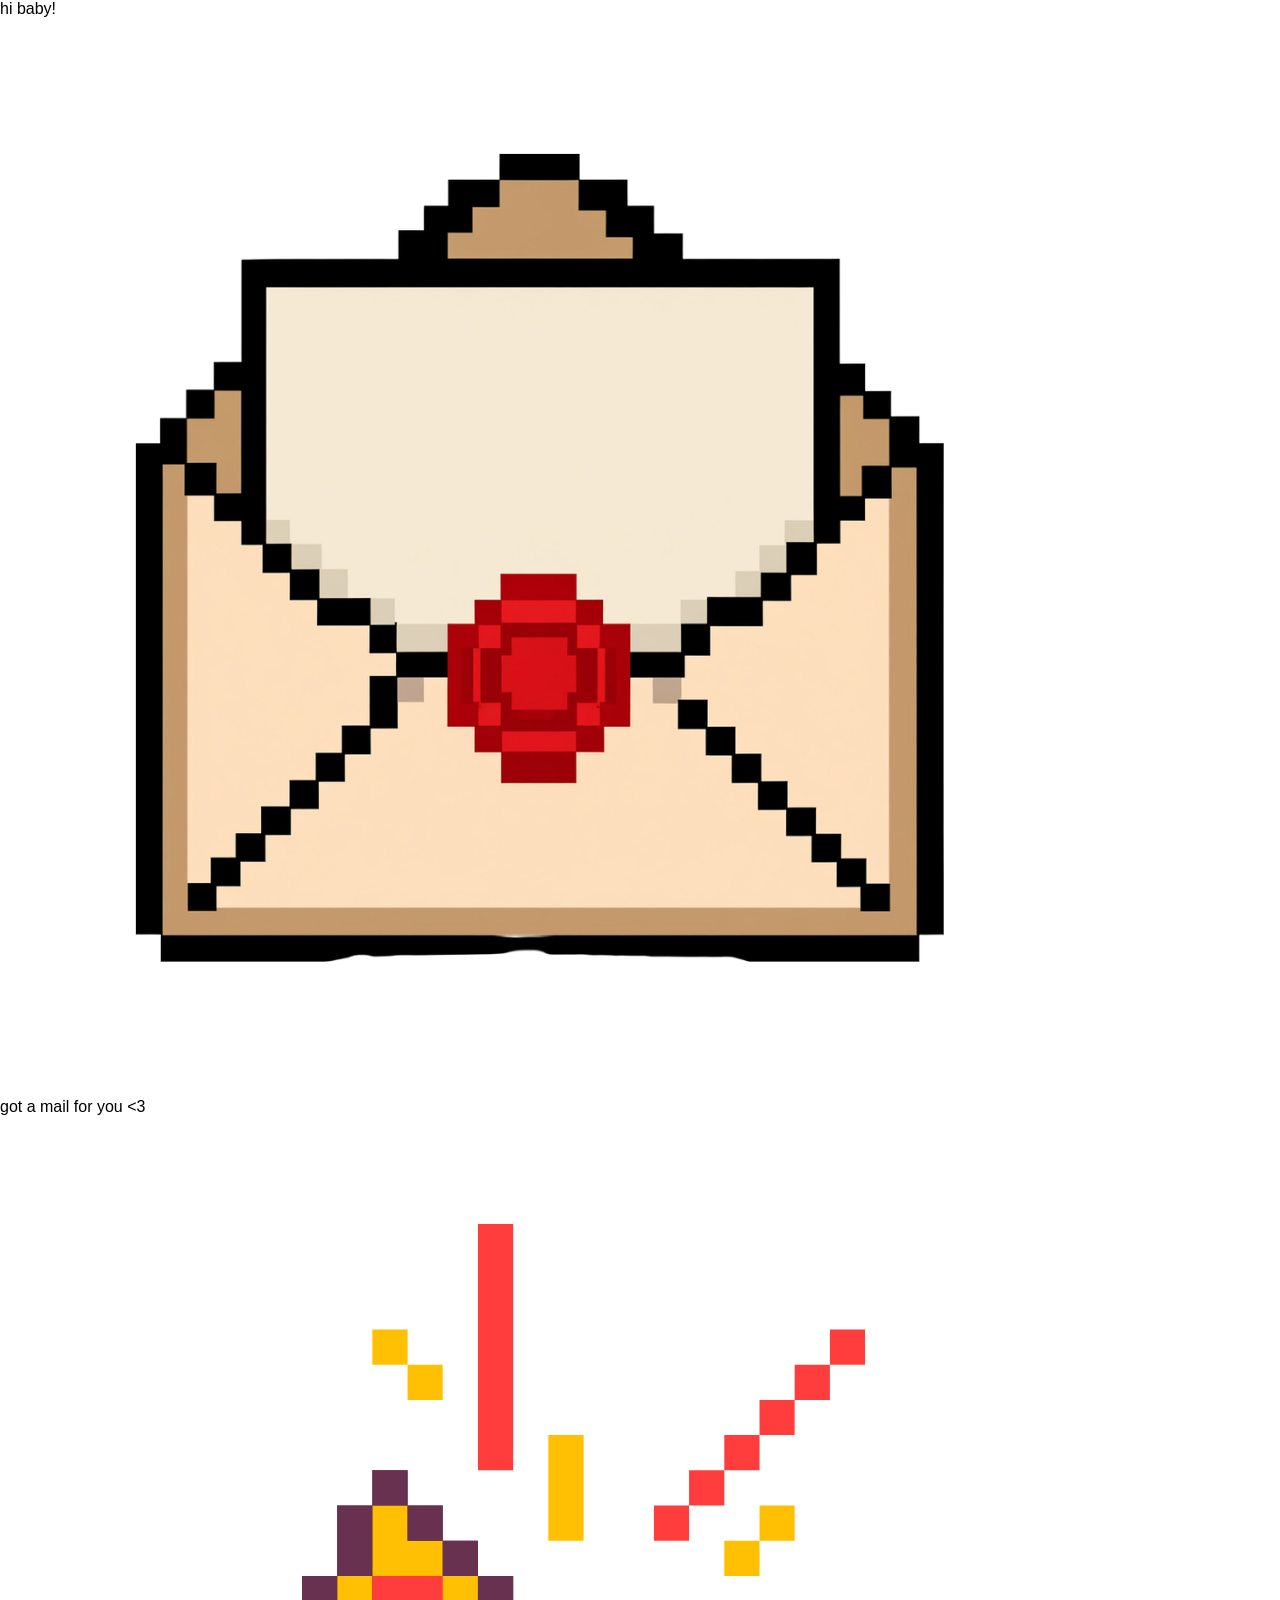
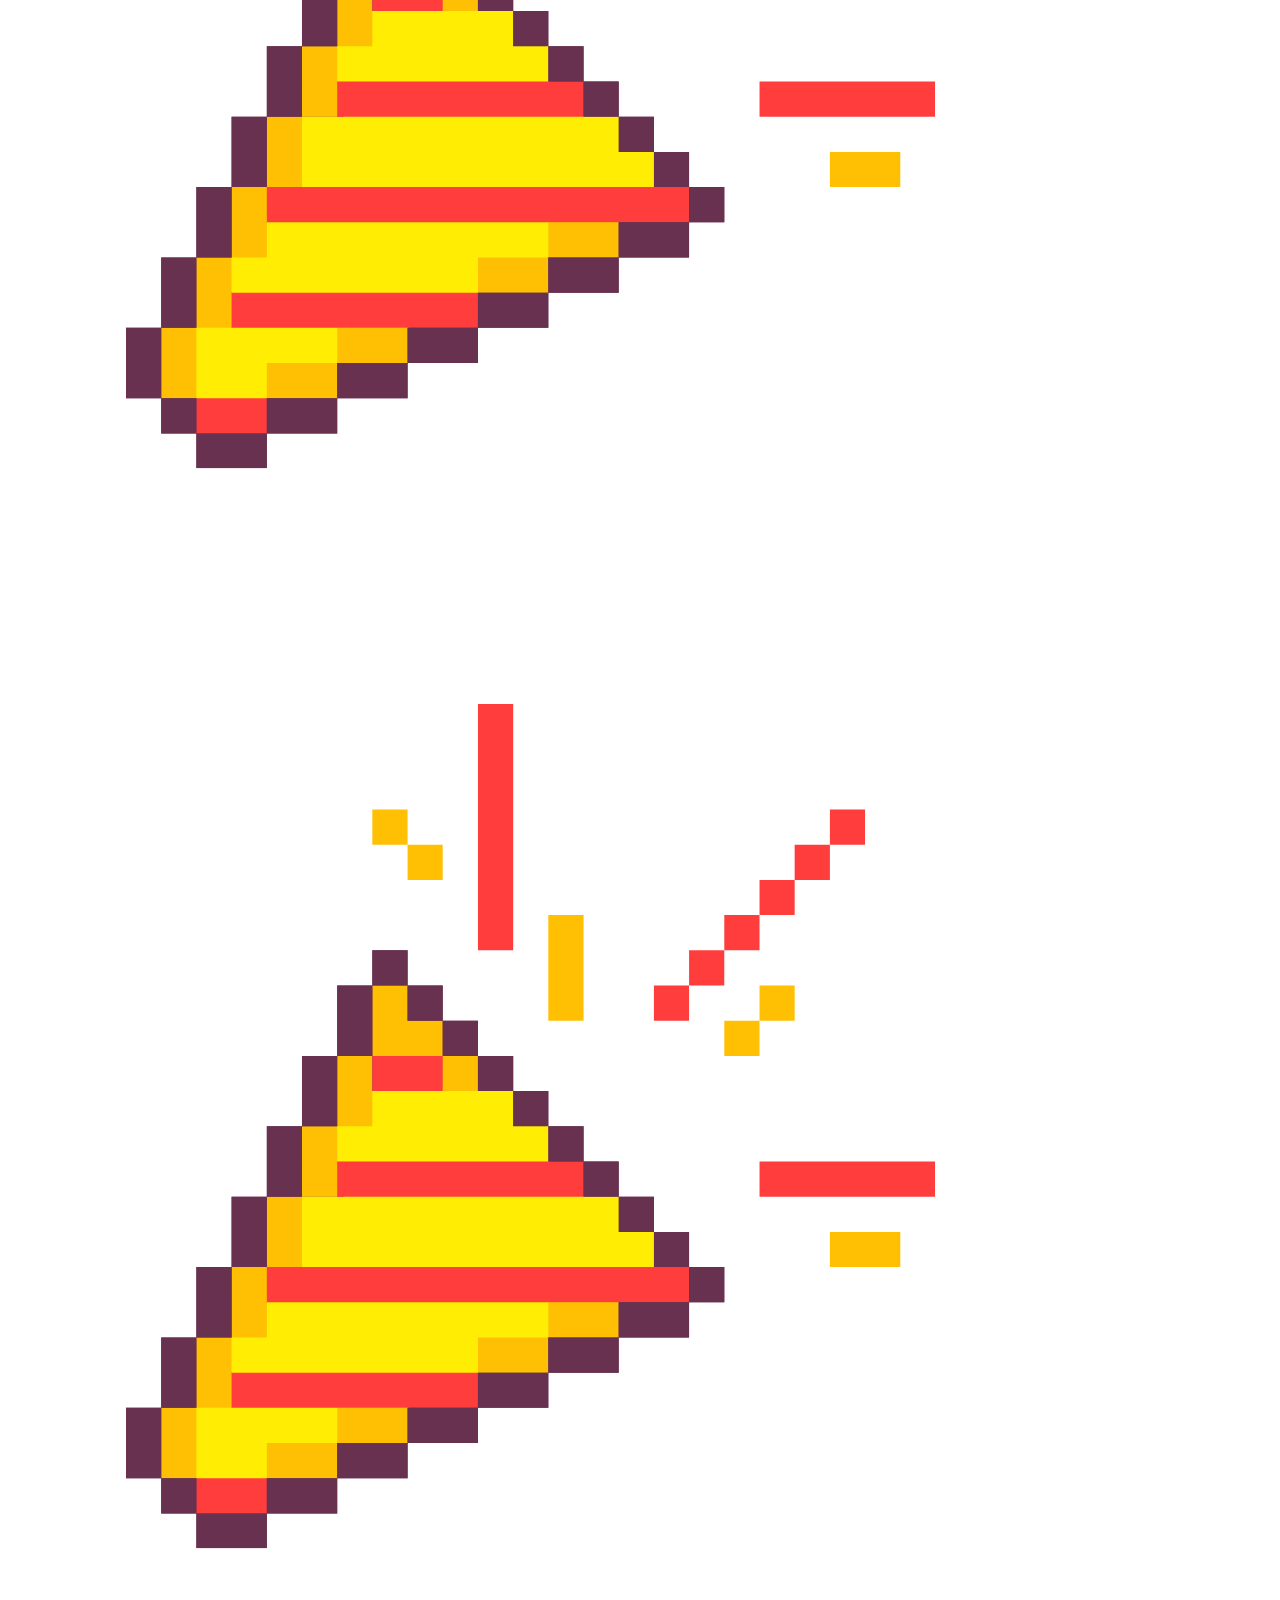
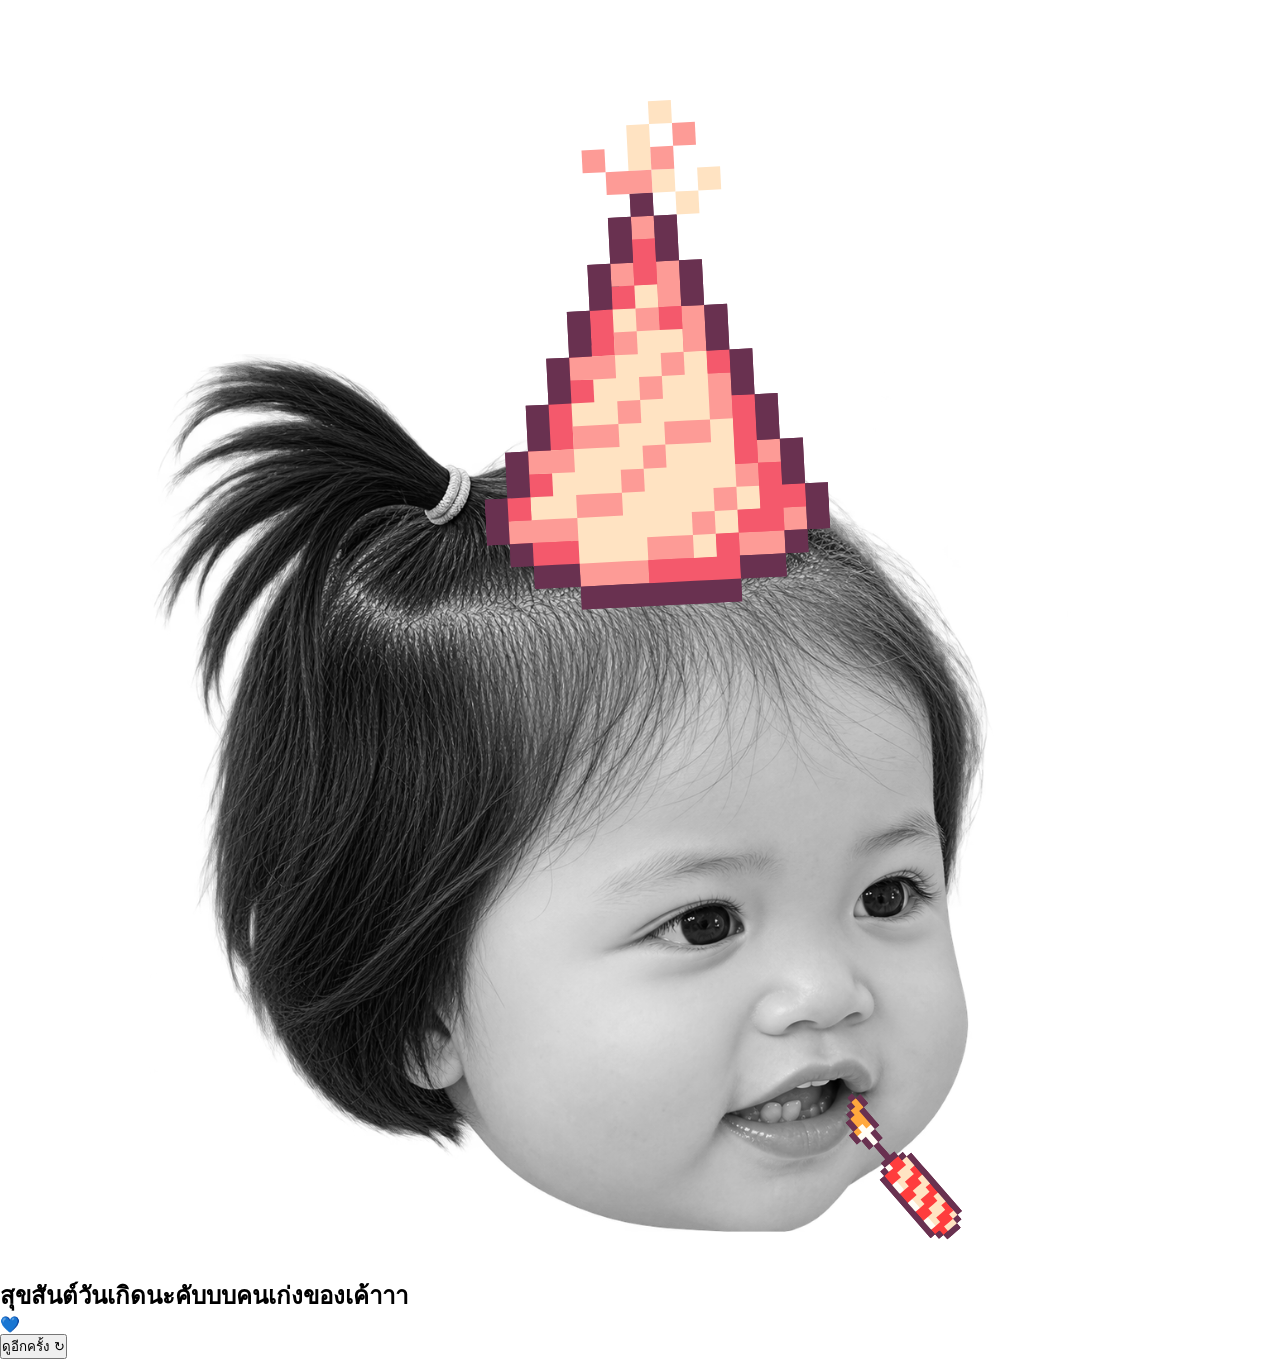
==== commit 7a2c1a1b: "upload website" ====
--- a/index.html
+++ b/index.html
@@ -1,2167 +1,39 @@
 <!DOCTYPE html>
 <html lang="th">
-
 <head>
 <meta charset="UTF-8">
-<meta name="viewport" content="width=device-width, initial-scale=1.0, viewport-fit=cover">
-
-<title>Happy Birthday</title>
-
-<link rel="preconnect" href="https://fonts.googleapis.com">
-<link rel="preconnect" href="https://fonts.gstatic.com" crossorigin>
-
-<link
-  href="https://fonts.googleapis.com/css2?family=Prompt:wght@300;400;500;600;700&display=swap"
-  rel="stylesheet"
->
-
-<style>
-
-/* =====================================================
-   RESET
-===================================================== */
-
-*{
-  box-sizing:border-box;
-  -webkit-tap-highlight-color:transparent;
-}
-
-html,
-body{
-  width:100%;
-  height:100%;
-  margin:0;
-  padding:0;
-  font-family:"Prompt",sans-serif;
-}
-
-
-/* =====================================================
-   BODY
-===================================================== */
-
-body{
-
-  position:relative;
-
-  width:100%;
-  min-height:100svh;
-
-  display:flex;
-  flex-direction:column;
-  align-items:center;
-
-  overflow:hidden;
-
-  background:url("bg.png");
-  background-size:cover;
-  background-position:center;
-  background-repeat:no-repeat;
-
-}
-
-
-/* =====================================================
-   MAIN AREA
-===================================================== */
-
-body::before{
-
-  content:"";
-
-  position:absolute;
-
-  inset:0;
-
-  pointer-events:none;
-
-}
-
-
-/* =====================================================
-   HAPPY BIRTHDAY
-===================================================== */
-
-.happy{
-
-  position:absolute;
-
-  top:clamp(30px, 9vh, 90px);
-
-  left:50%;
-
-  transform:
-    translateX(-50%)
-    translateY(-30px)
-    scale(.8);
-
-  z-index:20;
-
-  display:none;
-
-  width:100%;
-
-  padding:7px 20px;
-
-  color:#8c5d44;
-
-  font-family:"Prompt",sans-serif;
-
-  font-size:clamp(18px, 2.2vw, 25px);
-
-  font-weight:600;
-
-  letter-spacing:.5px;
-
-  text-align:center;
-
-  animation:
-    happyPop 1s cubic-bezier(.22,1.2,.36,1) forwards;
-
-}
-
-
-/* =====================================================
-   HAPPY BIRTHDAY IMAGE
-===================================================== */
-
-.happy img{
-
-  display:block;
-
-  width:300px;
-
-  max-width:90vw;
-
-  height:auto;
-
-  margin:0 auto;
-
-  user-select:none;
-
-  pointer-events:none;
-
-  -webkit-user-drag:none;
-
-}
-
-
-@keyframes happyPop{
-
-  0%{
-
-    opacity:0;
-
-    transform:
-      translateX(-50%)
-      translateY(-30px)
-      scale(.8);
-
-    filter:blur(3px);
-
-  }
-
-  60%{
-
-    opacity:1;
-
-    transform:
-      translateX(-50%)
-      translateY(5px)
-      scale(1.08);
-
-    filter:blur(0);
-
-  }
-
-  100%{
-
-    opacity:1;
-
-    transform:
-      translateX(-50%)
-      translateY(0)
-      scale(1);
-
-  }
-
-}
-
-
-/* =====================================================
-   CAKE
-===================================================== */
-
-.cake{
-
-  position:absolute;
-
-  width:250px;
-  height:200px;
-
-  top:50%;
-  left:50%;
-
-  margin-top:-70px;
-  margin-left:-125px;
-
-  z-index:10;
-
-  cursor:pointer;
-
-  filter:
-    drop-shadow(
-      0 18px 18px rgba(0,0,0,.25)
-    );
-
-}
-
-
-/* =====================================================
-   CAKE CHILD
-===================================================== */
-
-.cake > *{
-  position:absolute;
-}
-
-
-/* =====================================================
-   PLATE
-===================================================== */
-
-.plate{
-
-  width:270px;
-  height:110px;
-
-  position:absolute;
-
-  bottom:-10px;
-  left:-10px;
-
-  background:#ccc;
-
-  border-radius:50%;
-
-  box-shadow:
-    0 2px 0 #aaa,
-    0 4px 0 #aaa,
-    0 5px 40px rgba(0,0,0,.5);
-
-}
-
-
-/* =====================================================
-   CAKE LAYERS
-===================================================== */
-
-.layer{
-
-  position:absolute;
-
-  display:block;
-
-  width:250px;
-  height:100px;
-
-  border-radius:50%;
-
-  background:#553c13;
-
-  box-shadow:
-
-    0 2px 0 #604618,
-    0 4px 0 #4e370f,
-    0 6px 0 #4e370f,
-    0 8px 0 #4d360f,
-    0 10px 0 #4d360f,
-    0 12px 0 #4c350e,
-    0 14px 0 #4c350e,
-    0 16px 0 #4b340e,
-    0 18px 0 #4b340e,
-    0 20px 0 #4a330d,
-    0 22px 0 #4a330d,
-    0 24px 0 #49320d,
-    0 26px 0 #49320d,
-    0 28px 0 #48310c,
-    0 30px 0 #48310c;
-
-}
-
-
-.layer-top{
-  top:0;
-}
-
-
-.layer-middle{
-  top:33px;
-}
-
-
-.layer-bottom{
-  top:66px;
-}
-
-
-/* =====================================================
-   ICING
-===================================================== */
-
-.icing{
-
-  top:2px;
-  left:5px;
-
-  background:#f0e4d0;
-
-  width:240px;
-  height:90px;
-
-  border-radius:50%;
-
-  z-index:4;
-
-}
-
-
-.icing:before{
-
-  content:"";
-
-  position:absolute;
-
-  top:4px;
-  right:5px;
-  bottom:6px;
-  left:5px;
-
-  background:#f5e9d7;
-
-  box-shadow:
-    0 0 4px #f9efe1,
-    0 0 4px #f9efe1,
-    0 0 4px #f9efe1;
-
-  border-radius:50%;
-
-  z-index:1;
-
-}
-
-
-/* =====================================================
-   DRIPS
-===================================================== */
-
-.drip{
-
-  display:block;
-
-  width:50px;
-  height:60px;
-
-  border-bottom-left-radius:25px;
-  border-bottom-right-radius:25px;
-
-  background:#f0e4d0;
-
-  z-index:5;
-
-}
-
-
-.drip1{
-
-  top:53px;
-  left:5px;
-
-  transform:skewY(15deg);
-
-  height:48px;
-  width:40px;
-
-}
-
-
-.drip2{
-
-  top:69px;
-  left:181px;
-
-  transform:skewY(-15deg);
-
-}
-
-
-.drip3{
-
-  top:54px;
-  left:90px;
-
-  width:80px;
-
-  border-bottom-left-radius:40px;
-  border-bottom-right-radius:40px;
-
-}
-
-
-/* =====================================================
-   CANDLES
-===================================================== */
-
-.candle{
-
-  position:absolute;
-
-  background:#7B020B;
-
-  width:16px;
-  height:50px;
-
-  border-radius:8px / 4px;
-
-  transform:
-    translate(-50%,-100%);
-
-  z-index:10;
-
-  box-shadow:
-    inset 3px 0 4px rgba(255,255,255,.35),
-    inset -3px 0 4px rgba(0,0,0,.08);
-
-}
-
-
-.candle:before{
-
-  content:"";
-
-  position:absolute;
-
-  top:0;
-  left:0;
-
-  width:16px;
-  height:8px;
-
-  border-radius:50%;
-
-  background:#9b1019;
-
-}
-
-
-/* =====================================================
-   CANDLE COLORS
-===================================================== */
-
-.candle-blue{
-
-  background:
-    repeating-linear-gradient(
-      -20deg,
-      #42b8df 0px,
-      #42b8df 6px,
-      #239bc8 7px,
-      #239bc8 9px
-    );
-
-}
-
-
-.candle-yellow{
-
-  background:
-    repeating-linear-gradient(
-      -20deg,
-      #ffd34e 0px,
-      #ffd34e 6px,
-      #f3ad16 7px,
-      #f3ad16 9px
-    );
-
-}
-
-
-.candle-pink{
-
-  background:
-    repeating-linear-gradient(
-      -20deg,
-      #ff9fc2 0px,
-      #ff9fc2 6px,
-      #ef719c 7px,
-      #ef719c 9px
-    );
-
-}
-
-
-.candle-purple{
-
-  background:
-    repeating-linear-gradient(
-      -20deg,
-      #b993ed 0px,
-      #b993ed 6px,
-      #8c62ce 7px,
-      #8c62ce 9px
-    );
-
-}
-
-
-.candle-green{
-
-  background:
-    repeating-linear-gradient(
-      -20deg,
-      #72d7b1 0px,
-      #72d7b1 6px,
-      #3ab68d 7px,
-      #3ab68d 9px
-    );
-
-}
-
-
-/* =====================================================
-   FLAME
-===================================================== */
-
-.flame{
-
-  position:absolute;
-
-  background:orange;
-
-  width:15px;
-  height:35px;
-
-  border-radius:
-    10px 10px 10px 10px /
-    25px 25px 10px 10px;
-
-  top:-34px;
-  left:50%;
-
-  margin-left:-7.5px;
-
-  z-index:10;
-
-  box-shadow:
-
-    0 0 10px rgba(255,165,0,.5),
-    0 0 20px rgba(255,165,0,.5),
-    0 0 60px rgba(255,165,0,.5),
-    0 0 80px rgba(255,165,0,.5);
-
-  transform-origin:50% 90%;
-
-  animation:
-    flicker 1s ease-in-out alternate infinite;
-
-}
-
-
-@keyframes flicker{
-
-  0%{
-
-    transform:skewX(5deg);
-
-    box-shadow:
-      0 0 10px rgba(255,165,0,.2),
-      0 0 20px rgba(255,165,0,.2),
-      0 0 60px rgba(255,165,0,.2),
-      0 0 80px rgba(255,165,0,.2);
-
-  }
-
-  25%{
-
-    transform:skewX(-5deg);
-
-    box-shadow:
-      0 0 10px rgba(255,165,0,.5),
-      0 0 20px rgba(255,165,0,.5),
-      0 0 60px rgba(255,165,0,.5),
-      0 0 80px rgba(255,165,0,.5);
-
-  }
-
-  50%{
-
-    transform:skewX(10deg);
-
-    box-shadow:
-      0 0 10px rgba(255,165,0,.3),
-      0 0 20px rgba(255,165,0,.3),
-      0 0 60px rgba(255,165,0,.3),
-      0 0 80px rgba(255,165,0,.3);
-
-  }
-
-  75%{
-
-    transform:skewX(-10deg);
-
-    box-shadow:
-      0 0 10px rgba(255,165,0,.4),
-      0 0 20px rgba(255,165,0,.4),
-      0 0 60px rgba(255,165,0,.4),
-      0 0 80px rgba(255,165,0,.4);
-
-  }
-
-  100%{
-
-    transform:skewX(5deg);
-
-    box-shadow:
-      0 0 10px rgba(255,165,0,.5),
-      0 0 20px rgba(255,165,0,.5),
-      0 0 60px rgba(255,165,0,.5),
-      0 0 80px rgba(255,165,0,.5);
-
-  }
-
-}
-
-
-/* =====================================================
-   MESSAGE
-===================================================== */
-
-.message{
-
-  position:absolute;
-
-  z-index:20;
-
-  left:50%;
-
-  bottom:clamp(105px, 15vh, 145px);
-
-  transform:translateX(-50%);
-
-  width:min(92%, 600px);
-
-  min-height:42px;
-
-  color:#8c5d44;
-
-  font-family:"Prompt",sans-serif;
-
-  font-size:clamp(13px, 1.7vw, 16px);
-
-  font-weight:400;
-
-  text-align:center;
-
-  line-height:1.7;
-
-  text-shadow:none;
-
-  padding:0 15px;
-
-}
-
-
-/* =====================================================
-   BUTTON AREA
-===================================================== */
-
-.mic-btn,
-.next-btn{
-
-  position:absolute;
-
-  z-index:25;
-
-  left:50%;
-
-  bottom:clamp(45px, 8vh, 75px);
-
-  transform:translateX(-50%);
-
-  color:#8c5d44;
-
-  background:#fff;
-
-  border:2px solid #92c6e6;
-
-  border-radius:30px;
-
-  box-shadow:none;
-
-  font-family:"Prompt",sans-serif;
-
-  font-size:clamp(13px, 1.7vw, 15px);
-
-  font-weight:500;
-
-  cursor:pointer;
-
-  transition:.25s ease;
-
-  padding:9px 20px;
-
-  width:min(80%, 230px);
-
-  min-width:175px;
-
-  white-space:nowrap;
-
-}
-
-
-/* =====================================================
-   INITIAL STATE
-===================================================== */
-
-.mic-btn{
-  display:none;
-}
-
-
-.next-btn{
-  display:none;
-}
-
-
-/* =====================================================
-   HOVER
-===================================================== */
-
-.mic-btn:hover,
-.next-btn:hover{
-
-  background:#fff;
-
-  color:#8c5d44;
-
-  border-color:#92c6e6;
-
-  transform:
-    translateX(-50%)
-    translateY(-2px);
-
-}
-
-
-/* =====================================================
-   ACTIVE
-===================================================== */
-
-.mic-btn:active,
-.next-btn:active{
-
-  transform:
-    translateX(-50%)
-    translateY(0);
-
-}
-
-
-/* =====================================================
-   FIREWORK
-===================================================== */
-
-.pyro{
-
-  position:absolute;
-
-  top:-45px;
-  left:50%;
-
-  width:20px;
-  height:20px;
-
-  transform:
-    translateX(-50%);
-
-  pointer-events:none;
-
-  display:none;
-
-  z-index:30;
-
-}
-
-
-.pyro > div{
-
-  position:absolute;
-
-  width:5px;
-  height:5px;
-
-  border-radius:50%;
-
-  animation:
-    bang 1s ease-out infinite,
-    gravity 1s ease-in infinite;
-
-}
-
-
-@keyframes bang{
-
-  to{
-
-    box-shadow:
-
-      -90px -60px #ff4f81,
-      -55px -95px #ffd43b,
-      0 -110px #6ddcff,
-      60px -80px #b47cff,
-      100px -30px #ff8a3d,
-      80px 35px #6ee7a8,
-      20px 75px #ff4f81,
-      -50px 60px #ffd43b,
-      -100px 20px #6ddcff;
-
-  }
-
-}
-
-
-@keyframes gravity{
-
-  to{
-
-    transform:
-      translateY(100px);
-
-    opacity:0;
-
-  }
-
-}
-
-
-/* =====================================================
-   STARS
-===================================================== */
-
-.stars-layer{
-
-  position:fixed;
-
-  inset:0;
-
-  width:100vw;
-  height:100svh;
-
-  overflow:hidden;
-
-  pointer-events:none;
-
-  z-index:999;
-
-}
-
-
-.star-piece{
-
-  position:absolute;
-
-  top:-60px;
-
-  display:block;
-
-  opacity:0;
-
-  width:25px;
-  height:auto;
-
-  object-fit:contain;
-
-  will-change:
-    transform,
-    opacity;
-
-  animation-name:
-    starFall;
-
-  animation-timing-function:
-    cubic-bezier(.25,.46,.45,.94);
-
-  animation-fill-mode:
-    forwards;
-
-}
-
-
-@keyframes starFall{
-
-  0%{
-
-    transform:
-      translate3d(0,-60px,0)
-      rotate(0deg)
-      scale(.7);
-
-    opacity:0;
-
-  }
-
-  8%{
-    opacity:1;
-  }
-
-  25%{
-
-    transform:
-      translate3d(
-        var(--drift1),
-        25vh,
-        0
-      )
-      rotate(90deg)
-      scale(1);
-
-  }
-
-  50%{
-
-    transform:
-      translate3d(
-        var(--drift2),
-        55vh,
-        0
-      )
-      rotate(180deg)
-      scale(.9);
-
-  }
-
-  75%{
-
-    transform:
-      translate3d(
-        var(--drift3),
-        80vh,
-        0
-      )
-      rotate(270deg)
-      scale(1.05);
-
-  }
-
-  92%{
-    opacity:1;
-  }
-
-  100%{
-
-    transform:
-      translate3d(
-        var(--drift4),
-        115vh,
-        0
-      )
-      rotate(360deg)
-      scale(.75);
-
-    opacity:0;
-
-  }
-
-}
-
-
-/* =====================================================
-   TABLET / IPAD
-===================================================== */
-
-@media
-(min-width:501px)
-and
-(max-width:1024px){
-
-  .cake{
-
-    transform:scale(
-      clamp(.85, 1.05, 1)
-    );
-
-  }
-
-  .happy{
-
-    top:8vh;
-
-    font-size:22px;
-
-  }
-
-  .message{
-
-    bottom:14vh;
-
-    font-size:15px;
-
-  }
-
-  .mic-btn,
-  .next-btn{
-
-    bottom:7vh;
-
-    width:220px;
-
-  }
-
-}
-
-
-/* =====================================================
-   IPAD PORTRAIT
-===================================================== */
-
-@media
-(min-width:501px)
-and
-(max-width:1024px)
-and
-(orientation:portrait){
-
-  .cake{
-
-    transform:scale(.95);
-
-  }
-
-  .happy{
-
-    top:9vh;
-
-  }
-
-  .message{
-
-    bottom:14vh;
-
-  }
-
-}
-
-
-/* =====================================================
-   IPAD LANDSCAPE
-===================================================== */
-
-@media
-(min-width:501px)
-and
-(max-width:1024px)
-and
-(orientation:landscape){
-
-  .cake{
-
-    transform:scale(.78);
-
-    margin-top:-65px;
-
-  }
-
-  .happy{
-
-    top:5vh;
-
-  }
-
-  .message{
-
-    bottom:12vh;
-
-  }
-
-  .mic-btn,
-  .next-btn{
-
-    bottom:4vh;
-
-  }
-
-}
-
-
-/* =====================================================
-   MOBILE
-===================================================== */
-
-@media(max-width:500px){
-
-  .happy{
-
-    top:6vh;
-
-    font-size:19px;
-
-  }
-
-  .cake{
-
-    transform:scale(.88);
-
-  }
-
-  .message{
-
-    bottom:115px;
-
-    width:94%;
-
-    font-size:14px;
-
-  }
-
-  .mic-btn,
-  .next-btn{
-
-    bottom:55px;
-
-    width:210px;
-
-  }
-
-}
-
-
-/* =====================================================
-   SMALL MOBILE
-===================================================== */
-
-@media(max-width:380px){
-
-  .happy{
-
-    top:5vh;
-
-    font-size:17px;
-
-  }
-
-  .cake{
-
-    transform:scale(.72);
-
-  }
-
-  .message{
-
-    bottom:105px;
-
-    font-size:13px;
-
-  }
-
-  .mic-btn,
-  .next-btn{
-
-    bottom:45px;
-
-    width:190px;
-
-    min-width:170px;
-
-    font-size:13px;
-
-  }
-
-}
-
-
-/* =====================================================
-   VERY SHORT SCREEN
-===================================================== */
-
-@media(max-height:680px){
-
-  .happy{
-
-    top:25px;
-
-  }
-
-  .cake{
-
-    transform:scale(.70);
-
-  }
-
-  .message{
-
-    bottom:90px;
-
-  }
-
-  .mic-btn,
-  .next-btn{
-
-    bottom:30px;
-
-  }
-
-}
-
-
-/* =====================================================
-   VERY SHORT + MOBILE
-===================================================== */
-
-@media
-(max-width:500px)
-and
-(max-height:680px){
-
-  .cake{
-
-    transform:scale(.68);
-
-  }
-
-  .happy{
-
-    top:20px;
-
-  }
-
-  .message{
-
-    bottom:82px;
-
-    font-size:12px;
-
-  }
-
-  .mic-btn,
-  .next-btn{
-
-    bottom:25px;
-
-    padding:8px 16px;
-
-  }
-
-}
-
-
-/* =====================================================
-   LARGE DESKTOP
-===================================================== */
-
-@media(min-width:1200px){
-
-  .cake{
-
-    transform:scale(1.05);
-
-  }
-
-  .happy{
-
-    font-size:25px;
-
-  }
-
-  .message{
-
-    font-size:16px;
-
-  }
-
-  .mic-btn,
-  .next-btn{
-
-    width:230px;
-
-  }
-
-}
-
-</style>
-
+<meta name="viewport" content="width=device-width, initial-scale=1, viewport-fit=cover">
+<meta name="theme-color" content="#0a3aa8">
+<title>Happy Birthday 🎂</title>
+<link href="https://fonts.googleapis.com/css2?family=Mali:wght@400;600&family=Itim&display=swap" rel="stylesheet">
+<link rel="stylesheet" href="style.css">
 </head>
-
-
 <body>
 
+<!-- หน้า 1 -->
+<section class="page" id="p1">
+  <div class="t1">hi baby!</div>
+  <img class="letter" src="letter.png" alt="letter" id="letter" onerror="fb(this,'💌')">
+  <div class="t2">got a mail for you &lt;3</div>
+</section>
 
-<!-- =====================================================
-     STARS
-===================================================== -->
+<!-- หน้า 2 -->
+<section class="page" id="p2">
+  <img class="party l" src="plu.png" alt="" onerror="fb(this,'🎉')">
+  <img class="party r" src="plu.png" alt="" onerror="fb(this,'🎉')">
+  <div class="stage">
+    <div class="hero">
+      <img class="person" src="heart.png" alt="" onerror="fb(this,'🥳')">
+      <img class="cake" src="cake.png" alt="" onerror="fb(this,'🎂')">
+      <img class="gift" src="gift.png" alt="" onerror="fb(this,'🎁')">
+    </div>
+    <h1>สุขสันต์วันเกิดนะคับบบคนเก่งของเค้าาา</h1>
+    <div id="msg"></div>
+    <div class="end" id="end">💙</div>
+    <button class="replay" id="replay">ดูอีกครั้ง ↻</button>
+  </div>
+</section>
 
-<div
-  class="stars-layer"
-  id="starsLayer">
-</div>
-
-
-<!-- =====================================================
-     HAPPY
-===================================================== -->
-
-<div
-  class="happy"
-  id="happy">
-
-  <img
-    src="text4.png"
-    alt=""
-    draggable="false">
-
-</div>
-
-
-<!-- =====================================================
-     CAKE
-===================================================== -->
-
-<div
-  class="cake"
-  id="cake">
-
-  <div class="plate"></div>
-
-  <div class="layer layer-bottom"></div>
-
-  <div class="layer layer-middle"></div>
-
-  <div class="layer layer-top"></div>
-
-  <div class="icing"></div>
-
-  <div class="drip drip1"></div>
-
-  <div class="drip drip2"></div>
-
-  <div class="drip drip3"></div>
-
-
-  <!-- FIREWORK -->
-
-  <div
-    class="pyro"
-    id="pyro">
-
-    <div></div>
-    <div></div>
-
-  </div>
-
-</div>
-
-
-<!-- =====================================================
-     MESSAGE
-===================================================== -->
-
-<div
-  class="message"
-  id="msg">
-
-  แตะบนเค้กเพื่อปักเทียน
-
-</div>
-
-
-<!-- =====================================================
-     MICROPHONE BUTTON
-===================================================== -->
-
-<button
-  class="mic-btn"
-  id="micBtn">
-
-  อนุญาตให้ใช้ไมโครโฟน
-
-</button>
-
-
-<!-- =====================================================
-     NEXT BUTTON
-===================================================== -->
-
-<button
-  class="next-btn"
-  id="nextBtn">
-
-  ถัดไป
-
-</button>
-
-
-<script>
-
-/* =====================================================
-   ELEMENTS
-===================================================== */
-
-const cake =
-  document.getElementById("cake");
-
-const msg =
-  document.getElementById("msg");
-
-const micBtn =
-  document.getElementById("micBtn");
-
-const pyro =
-  document.getElementById("pyro");
-
-const happy =
-  document.getElementById("happy");
-
-const nextBtn =
-  document.getElementById("nextBtn");
-
-const starsLayer =
-  document.getElementById("starsLayer");
-
-
-/* =====================================================
-   VARIABLES
-===================================================== */
-
-let flames = [];
-
-let candleCount = 0;
-
-let hasBlown = false;
-
-let detecting = false;
-
-
-/* =====================================================
-   CANDLE COLORS
-===================================================== */
-
-const candleColors = [
-
-  "candle-blue",
-
-  "candle-yellow",
-
-  "candle-pink",
-
-  "candle-purple",
-
-  "candle-green"
-
-];
-
-
-/* =====================================================
-   INITIAL STATE
-===================================================== */
-
-micBtn.style.display =
-  "none";
-
-nextBtn.style.display =
-  "none";
-
-
-/* =====================================================
-   PLACE CANDLE
-===================================================== */
-
-cake.addEventListener(
-  "click",
-  function(e){
-
-    if(hasBlown){
-      return;
-    }
-
-
-    const r =
-      cake.getBoundingClientRect();
-
-
-    const x =
-      e.clientX - r.left;
-
-
-    const y =
-      e.clientY - r.top;
-
-
-    /* =================================================
-       ONLY TOP OF CAKE
-    ================================================= */
-
-    if(
-      y < 15 ||
-      y > 75
-    ){
-
-      return;
-
-    }
-
-
-    /* =================================================
-       CREATE CANDLE
-    ================================================= */
-
-    const candle =
-      document.createElement("div");
-
-
-    candle.className =
-      "candle " +
-      candleColors[
-        candleCount %
-        candleColors.length
-      ];
-
-
-    candle.style.left =
-      x + "px";
-
-
-    candle.style.top =
-      y + "px";
-
-
-    candleCount++;
-
-
-    /* =================================================
-       CREATE FLAME
-    ================================================= */
-
-    const flame =
-      document.createElement("div");
-
-
-    flame.className =
-      "flame";
-
-
-    candle.appendChild(
-      flame
-    );
-
-
-    cake.appendChild(
-      candle
-    );
-
-
-    flames.push(
-      flame
-    );
-
-
-    /* =================================================
-       MESSAGE
-    ================================================= */
-
-    msg.textContent =
-      "ปักเทียนแล้ว! กดปุ่มด้านล่างเพื่ออนุญาตไมโครโฟน";
-
-
-    /* =================================================
-       SHOW MICROPHONE
-    ================================================= */
-
-    micBtn.style.display =
-      "block";
-
-
-    nextBtn.style.display =
-      "none";
-
-  }
-);
-
-
-/* =====================================================
-   MICROPHONE BUTTON
-===================================================== */
-
-micBtn.onclick =
-  async function(){
-
-    if(detecting){
-      return;
-    }
-
-
-    detecting = true;
-
-
-    micBtn.style.display =
-      "none";
-
-
-    nextBtn.style.display =
-      "none";
-
-
-    msg.textContent =
-      "กำลังเปิดไมโครโฟน...";
-
-
-    try{
-
-
-      /* =================================================
-         CHECK MICROPHONE
-      ================================================= */
-
-      if(
-        !navigator.mediaDevices ||
-        !navigator.mediaDevices.getUserMedia
-      ){
-
-        throw new Error(
-          "Microphone API is not supported"
-        );
-
-      }
-
-
-      /* =================================================
-         REQUEST MICROPHONE
-      ================================================= */
-
-      const stream =
-        await navigator.mediaDevices
-        .getUserMedia({
-          audio:true
-        });
-
-
-      /* =================================================
-         AUDIO CONTEXT
-      ================================================= */
-
-      const AudioContext =
-        window.AudioContext ||
-        window.webkitAudioContext;
-
-
-      if(!AudioContext){
-
-        throw new Error(
-          "AudioContext is not supported"
-        );
-
-      }
-
-
-      const audioContext =
-        new AudioContext();
-
-
-      await audioContext.resume();
-
-
-      /* =================================================
-         AUDIO SOURCE
-      ================================================= */
-
-      const source =
-        audioContext
-        .createMediaStreamSource(
-          stream
-        );
-
-
-      /* =================================================
-         ANALYSER
-      ================================================= */
-
-      const analyser =
-        audioContext
-        .createAnalyser();
-
-
-      analyser.fftSize =
-        512;
-
-
-      analyser.smoothingTimeConstant =
-        0.15;
-
-
-      source.connect(
-        analyser
-      );
-
-
-      const data =
-        new Uint8Array(
-          analyser.frequencyBinCount
-        );
-
-
-      /* =================================================
-         WAIT BEFORE DETECTING
-      ================================================= */
-
-      setTimeout(
-        function(){
-
-          if(hasBlown){
-            return;
-          }
-
-
-          msg.textContent =
-            "เป่าเทียนได้เลย!";
-
-
-          detectBlow(
-            analyser,
-            data,
-            stream,
-            audioContext
-          );
-
-        },
-        1000
-      );
-
-
-    }catch(error){
-
-      console.error(
-        "Microphone error:",
-        error
-      );
-
-
-      detecting =
-        false;
-
-
-      msg.textContent =
-        "ไม่สามารถเปิดไมโครโฟนได้";
-
-
-      micBtn.style.display =
-        "block";
-
-
-      nextBtn.style.display =
-        "none";
-
-    }
-
-  };
-
-
-/* =====================================================
-   BLOW DETECTION
-===================================================== */
-
-function detectBlow(
-  analyser,
-  data,
-  stream,
-  audioContext
-){
-
-  if(hasBlown){
-    return;
-  }
-
-
-  analyser.getByteFrequencyData(
-    data
-  );
-
-
-  let total =
-    0;
-
-
-  for(
-    let i = 0;
-    i < data.length;
-    i++
-  ){
-
-    total +=
-      data[i];
-
-  }
-
-
-  const volume =
-    total / data.length;
-
-
-  const BLOW_THRESHOLD =
-    45;
-
-
-  if(
-    volume >
-    BLOW_THRESHOLD
-  ){
-
-    finishBlow(
-      stream,
-      audioContext
-    );
-
-    return;
-
-  }
-
-
-  requestAnimationFrame(
-    function(){
-
-      detectBlow(
-        analyser,
-        data,
-        stream,
-        audioContext
-      );
-
-    }
-  );
-
-}
-
-
-/* =====================================================
-   FINISH BLOW
-===================================================== */
-
-function finishBlow(
-  stream,
-  audioContext
-){
-
-  if(hasBlown){
-    return;
-  }
-
-
-  hasBlown =
-    true;
-
-
-  detecting =
-    false;
-
-
-  /* ===================================================
-     EXTINGUISH FLAMES
-  =================================================== */
-
-  flames.forEach(
-    function(flame){
-
-      flame.style.opacity =
-        "0";
-
-
-      flame.style.animation =
-        "none";
-
-    }
-  );
-
-
-  /* ===================================================
-     FIREWORK
-  =================================================== */
-
-  pyro.style.display =
-    "block";
-
-
-  /* ===================================================
-     HAPPY BIRTHDAY
-  =================================================== */
-
-  happy.style.display =
-    "block";
-
-
-  /* ===================================================
-     CLEAR MESSAGE
-  =================================================== */
-
-  msg.textContent =
-    "";
-
-
-  /* ===================================================
-     HIDE MICROPHONE
-  =================================================== */
-
-  micBtn.style.display =
-    "none";
-
-
-  /* ===================================================
-     SHOW NEXT
-  =================================================== */
-
-  nextBtn.style.display =
-    "block";
-
-
-  nextBtn.style.visibility =
-    "visible";
-
-
-  nextBtn.style.opacity =
-    "1";
-
-
-  /* ===================================================
-     STAR EFFECT
-  =================================================== */
-
-  spawnStars();
-
-
-  /* ===================================================
-     STOP MICROPHONE
-  =================================================== */
-
-  if(stream){
-
-    stream
-      .getTracks()
-      .forEach(
-        function(track){
-
-          track.stop();
-
-        }
-      );
-
-  }
-
-
-  /* ===================================================
-     CLOSE AUDIO
-  =================================================== */
-
-  if(
-    audioContext &&
-    audioContext.state !==
-    "closed"
-  ){
-
-    audioContext.close();
-
-  }
-
-}
-
-
-/* =====================================================
-   STAR EFFECT
-===================================================== */
-
-function spawnStars(){
-
-  const STAR_COUNT =
-    100;
-
-
-  const vw =
-    window.innerWidth;
-
-
-  for(
-    let i = 0;
-    i < STAR_COUNT;
-    i++
-  ){
-
-    const img =
-      document.createElement("img");
-
-
-    /* =================================================
-       STAR IMAGE
-    ================================================= */
-
-    const starNum =
-      (i % 4) + 1;
-
-
-    img.src =
-      `star${starNum}.png`;
-
-
-    img.className =
-      "star-piece";
-
-
-    /* =================================================
-       SIZE
-    ================================================= */
-
-    const size =
-      18 +
-      Math.random() * 25;
-
-
-    img.style.width =
-      size + "px";
-
-
-    img.style.height =
-      "auto";
-
-
-    /* =================================================
-       START X
-    ================================================= */
-
-    const startX =
-      Math.random() *
-      vw;
-
-
-    img.style.left =
-      startX + "px";
-
-
-    /* =================================================
-       DRIFT
-    ================================================= */
-
-    const drift1 =
-      (
-        Math.random() * 240 -
-        120
-      ) + "px";
-
-
-    const drift2 =
-      (
-        Math.random() * 360 -
-        180
-      ) + "px";
-
-
-    const drift3 =
-      (
-        Math.random() * 480 -
-        240
-      ) + "px";
-
-
-    const drift4 =
-      (
-        Math.random() * 600 -
-        300
-      ) + "px";
-
-
-    img.style.setProperty(
-      "--drift1",
-      drift1
-    );
-
-
-    img.style.setProperty(
-      "--drift2",
-      drift2
-    );
-
-
-    img.style.setProperty(
-      "--drift3",
-      drift3
-    );
-
-
-    img.style.setProperty(
-      "--drift4",
-      drift4
-    );
-
-
-    /* =================================================
-       RANDOM SPEED
-    ================================================= */
-
-    const duration =
-      5 +
-      Math.random() * 7;
-
-
-    const delay =
-      Math.random() * 3;
-
-
-    img.style.animationDuration =
-      duration + "s";
-
-
-    img.style.animationDelay =
-      delay + "s";
-
-
-    /* =================================================
-       ADD STAR
-    ================================================= */
-
-    starsLayer.appendChild(
-      img
-    );
-
-
-    /* =================================================
-       REMOVE STAR
-    ================================================= */
-
-    setTimeout(
-      function(){
-
-        img.remove();
-
-      },
-
-      (
-        duration +
-        delay
-      ) * 1000 + 1000
-
-    );
-
-  }
-
-}
-
-
-/* =====================================================
-   NEXT BUTTON
-===================================================== */
-
-nextBtn.onclick =
-  function(){
-
-    window.location.href =
-      "letter.html";
-
-  };
-
-</script>
-
+<script src="script.js"></script>
 </body>
 </html>
--- a/style.css
+++ b/style.css
@@ -0,0 +1,1515 @@
+/* =========================================================
+   RESET
+========================================================= */
+
+* {
+  margin: 0;
+  padding: 0;
+  box-sizing: border-box;
+}
+
+
+html {
+  width: 100%;
+  min-height: 100%;
+}
+
+
+body {
+  width: 100%;
+  min-height: 100vh;
+
+  margin: 0;
+
+  font-family: "Prompt", sans-serif;
+
+  overflow-x: hidden;
+}
+
+
+button,
+img {
+  -webkit-tap-highlight-color: transparent;
+}
+
+
+img {
+  display: block;
+}
+
+
+/* =========================================================
+   SITE
+========================================================= */
+
+.site {
+  width: 100%;
+  min-height: 100vh;
+}
+
+
+/* =========================================================
+   PAGE 1
+   LETTER
+========================================================= */
+
+.letter-page {
+
+  position: fixed;
+
+  inset: 0;
+
+  width: 100%;
+  height: 100dvh;
+
+  background: #ffffff;
+
+  display: flex;
+
+  align-items: center;
+  justify-content: center;
+
+  overflow: hidden;
+
+  z-index: 100;
+
+  opacity: 1;
+
+  visibility: visible;
+
+  transition:
+    opacity 0.9s ease,
+    visibility 0.9s ease;
+}
+
+
+.letter-page.hide {
+
+  opacity: 0;
+
+  visibility: hidden;
+
+  pointer-events: none;
+}
+
+
+/* =========================================================
+   LETTER CONTAINER
+========================================================= */
+
+.letter-container {
+
+  position: relative;
+
+  width: 340px;
+  height: 420px;
+
+  display: flex;
+
+  flex-direction: column;
+
+  align-items: center;
+
+  justify-content: center;
+
+  text-align: center;
+}
+
+
+/* =========================================================
+   LETTER HEADING
+========================================================= */
+
+.letter-heading {
+
+  margin-bottom: 18px;
+
+  font-family: "Itim", cursive;
+
+  font-size: 30px;
+
+  font-weight: 400;
+
+  color: #252525;
+
+  opacity: 0;
+
+  animation:
+    headingIn
+    0.9s
+    cubic-bezier(.175,.885,.32,1.275)
+    0.15s
+    forwards;
+}
+
+
+/* =========================================================
+   LETTER BUTTON
+========================================================= */
+
+.letter-button {
+
+  position: relative;
+
+  width: 185px;
+
+  padding: 0;
+
+  border: 0;
+
+  outline: 0;
+
+  background: transparent;
+
+  cursor: pointer;
+
+  opacity: 0;
+
+  transform:
+    translateY(35px)
+    scale(.65)
+    rotate(-8deg);
+
+  animation:
+    letterIn
+    1.1s
+    cubic-bezier(.175,.885,.32,1.275)
+    0.4s
+    forwards,
+
+    letterFloat
+    3.2s
+    ease-in-out
+    1.5s
+    infinite;
+}
+
+
+.letter-button img {
+
+  width: 100%;
+
+  height: auto;
+
+  user-select: none;
+
+  filter:
+    drop-shadow(
+      0 12px 10px rgba(0,0,0,.12)
+    );
+}
+
+
+/* ตอนกด */
+
+.letter-button.clicked {
+
+  animation:
+    letterClick
+    .55s
+    cubic-bezier(.175,.885,.32,1.275);
+}
+
+
+/* =========================================================
+   LETTER CAPTION
+========================================================= */
+
+.letter-caption {
+
+  margin-top: 18px;
+
+  font-family: "Itim", cursive;
+
+  font-size: 19px;
+
+  color: #333;
+
+  opacity: 0;
+
+  animation:
+    captionIn
+    .8s
+    ease
+    .75s
+    forwards;
+}
+
+
+/* =========================================================
+   LETTER SPARKS
+========================================================= */
+
+.letter-spark {
+
+  position: absolute;
+
+  width: 7px;
+  height: 7px;
+
+  border-radius: 50%;
+
+  opacity: 0;
+}
+
+
+.spark-1 {
+
+  top: 80px;
+  left: 48px;
+
+  background: #ff9fc5;
+}
+
+
+.spark-2 {
+
+  top: 125px;
+  right: 40px;
+
+  width: 6px;
+  height: 6px;
+
+  background: #ffd75c;
+}
+
+
+.spark-3 {
+
+  top: 195px;
+  left: 25px;
+
+  width: 5px;
+  height: 5px;
+
+  background: #9bd9ff;
+}
+
+
+.spark-4 {
+
+  top: 210px;
+  right: 24px;
+
+  background: #ff9fc5;
+}
+
+
+.spark-5 {
+
+  bottom: 85px;
+  left: 60px;
+
+  width: 5px;
+  height: 5px;
+
+  background: #ffd75c;
+}
+
+
+.spark-6 {
+
+  bottom: 75px;
+  right: 62px;
+
+  width: 5px;
+  height: 5px;
+
+  background: #9bd9ff;
+}
+
+
+.letter-page:not(.hide) .letter-spark {
+
+  animation:
+    sparkle
+    2.2s
+    ease-in-out
+    infinite;
+}
+
+
+.spark-1 {
+  animation-delay: .8s !important;
+}
+
+.spark-2 {
+  animation-delay: 1.2s !important;
+}
+
+.spark-3 {
+  animation-delay: 1.5s !important;
+}
+
+.spark-4 {
+  animation-delay: 1s !important;
+}
+
+.spark-5 {
+  animation-delay: 1.8s !important;
+}
+
+.spark-6 {
+  animation-delay: 1.4s !important;
+}
+
+
+/* =========================================================
+   PAGE 2
+========================================================= */
+
+.birthday-page {
+
+  position: relative;
+
+  width: 100%;
+
+  min-height: 100dvh;
+
+  overflow-x: hidden;
+
+  overflow-y: auto;
+
+  background: #084595;
+
+  opacity: 0;
+
+  visibility: hidden;
+
+  pointer-events: none;
+
+  transition:
+    opacity .8s ease,
+    visibility .8s ease;
+}
+
+
+.birthday-page.show {
+
+  opacity: 1;
+
+  visibility: visible;
+
+  pointer-events: auto;
+}
+
+
+/* =========================================================
+   BIRTHDAY CONTENT
+========================================================= */
+
+.birthday-content {
+
+  position: relative;
+
+  width: 100%;
+
+  min-height: 100dvh;
+
+  padding-top: 1px;
+
+  padding-bottom: 80px;
+}
+
+
+/* =========================================================
+   FIREWORK
+========================================================= */
+
+.firework {
+
+  position: absolute;
+
+  width: 72px;
+
+  height: auto;
+
+  z-index: 2;
+
+  opacity: 0;
+}
+
+
+.firework-left {
+
+  top: 25px;
+
+  left: 15px;
+
+  transform:
+    scale(.4)
+    rotate(-12deg);
+}
+
+
+.firework-right {
+
+  top: 25px;
+
+  right: 15px;
+
+  transform:
+    scale(.4)
+    rotate(12deg);
+}
+
+
+.birthday-page.show .firework-left {
+
+  animation:
+    fireworkIn
+    .8s
+    cubic-bezier(.175,.885,.32,1.275)
+    .1s
+    forwards,
+
+    fireworkFloat
+    3.4s
+    ease-in-out
+    1s
+    infinite;
+}
+
+
+.birthday-page.show .firework-right {
+
+  animation:
+    fireworkIn
+    .8s
+    cubic-bezier(.175,.885,.32,1.275)
+    .25s
+    forwards,
+
+    fireworkFloat
+    3.4s
+    ease-in-out
+    1.2s
+    infinite;
+}
+
+
+/* =========================================================
+   CHARACTER AREA
+
+   ตำแหน่ง:
+   Cake  ←  Heart  →  Gift
+========================================================= */
+
+.character-area {
+
+  position: relative;
+
+  width: 570px;
+
+  height: 325px;
+
+  margin: 85px auto 0;
+
+  z-index: 5;
+}
+
+
+/* =========================================================
+   HEART
+   ใหญ่ที่สุด
+========================================================= */
+
+.heart {
+
+  position: absolute;
+
+  width: 270px;
+
+  height: auto;
+
+  left: 50%;
+
+  bottom: 0;
+
+  transform:
+    translateX(-50%)
+    translateY(55px)
+    scale(.45);
+
+  opacity: 0;
+
+  z-index: 6;
+
+  filter:
+    drop-shadow(
+      0 10px 9px rgba(0,0,0,.20)
+    );
+}
+
+
+.birthday-page.show .heart {
+
+  animation:
+    heartIn
+    1.25s
+    cubic-bezier(.175,.885,.32,1.275)
+    .65s
+    forwards,
+
+    heartFloat
+    3.4s
+    ease-in-out
+    2s
+    infinite;
+}
+
+
+/* =========================================================
+   CAKE
+========================================================= */
+
+.cake {
+
+  position: absolute;
+
+  width: 112px;
+
+  height: auto;
+
+  left: 38px;
+
+  bottom: 62px;
+
+  opacity: 0;
+
+  z-index: 8;
+
+  transform:
+    translateX(-100px)
+    rotate(-12deg)
+    scale(.6);
+}
+
+
+.birthday-page.show .cake {
+
+  animation:
+    cakeIn
+    1.1s
+    cubic-bezier(.175,.885,.32,1.275)
+    .4s
+    forwards,
+
+    cakeFloat
+    3s
+    ease-in-out
+    1.7s
+    infinite;
+}
+
+
+/* =========================================================
+   GIFT
+========================================================= */
+
+.gift {
+
+  position: absolute;
+
+  width: 112px;
+
+  height: auto;
+
+  right: 38px;
+
+  bottom: 62px;
+
+  opacity: 0;
+
+  z-index: 8;
+
+  transform:
+    translateX(100px)
+    rotate(12deg)
+    scale(.6);
+}
+
+
+.birthday-page.show .gift {
+
+  animation:
+    giftIn
+    1.1s
+    cubic-bezier(.175,.885,.32,1.275)
+    .65s
+    forwards,
+
+    giftFloat
+    3.2s
+    ease-in-out
+    1.9s
+    infinite;
+}
+
+
+/* =========================================================
+   MESSAGE AREA
+========================================================= */
+
+.message-area {
+
+  position: relative;
+
+  width: min(
+    760px,
+    calc(100% - 36px)
+  );
+
+  margin: 0 auto;
+
+  text-align: center;
+
+  color: #ffffff;
+
+  z-index: 10;
+}
+
+
+/* =========================================================
+   TITLE
+========================================================= */
+
+.message-area h1 {
+
+  margin: 0;
+
+  font-family: "Itim", cursive;
+
+  font-size: 40px;
+
+  font-weight: 400;
+
+  line-height: 1.1;
+
+  opacity: 0;
+
+  transform:
+    translateY(22px)
+    scale(.85);
+}
+
+
+.birthday-page.show .message-area h1 {
+
+  animation:
+    titleIn
+    .9s
+    cubic-bezier(.175,.885,.32,1.275)
+    1s
+    forwards;
+}
+
+
+/* =========================================================
+   THAI TITLE
+========================================================= */
+
+.thai-heading {
+
+  margin-top: 8px;
+
+  font-family: "Itim", cursive;
+
+  font-size: 19px;
+
+  line-height: 1.5;
+
+  opacity: 0;
+}
+
+
+.birthday-page.show .thai-heading {
+
+  animation:
+    fadeUp
+    .8s
+    ease
+    1.25s
+    forwards;
+}
+
+
+/* =========================================================
+   BIRTHDAY MESSAGE
+========================================================= */
+
+.birthday-message {
+
+  width: 100%;
+
+  margin-top: 35px;
+
+  padding: 0 5px;
+
+  text-align: center;
+
+  font-family: "Itim", cursive;
+
+  font-size: 20px;
+
+  line-height: 2;
+
+  color: #ffffff;
+}
+
+
+.birthday-message p {
+
+  margin: 0 0 25px;
+
+  opacity: 0;
+
+  transform:
+    translateY(20px)
+    scale(.98);
+
+  transition:
+    opacity .8s ease,
+    transform .8s ease;
+}
+
+
+.birthday-message p.visible {
+
+  opacity: 1;
+
+  transform:
+    translateY(0)
+    scale(1);
+}
+
+
+.birthday-message .last-message {
+
+  margin-top: 12px;
+
+  margin-bottom: 0;
+
+  font-size: 22px;
+}
+
+
+/* =========================================================
+   ANIMATIONS
+========================================================= */
+
+@keyframes headingIn {
+
+  0% {
+
+    opacity: 0;
+
+    transform:
+      translateY(-18px)
+      scale(.8);
+  }
+
+  65% {
+
+    opacity: 1;
+
+    transform:
+      translateY(4px)
+      scale(1.07);
+  }
+
+  100% {
+
+    opacity: 1;
+
+    transform:
+      translateY(0)
+      scale(1);
+  }
+}
+
+
+@keyframes letterIn {
+
+  0% {
+
+    opacity: 0;
+
+    transform:
+      translateY(40px)
+      scale(.6)
+      rotate(-12deg);
+  }
+
+  55% {
+
+    opacity: 1;
+
+    transform:
+      translateY(-12px)
+      scale(1.08)
+      rotate(4deg);
+  }
+
+  75% {
+
+    transform:
+      translateY(4px)
+      scale(.96)
+      rotate(-2deg);
+  }
+
+  100% {
+
+    opacity: 1;
+
+    transform:
+      translateY(0)
+      scale(1)
+      rotate(0);
+  }
+}
+
+
+@keyframes letterFloat {
+
+  0%,
+  100% {
+
+    margin-top: 0;
+
+    transform:
+      translateY(0)
+      rotate(0);
+  }
+
+  25% {
+
+    transform:
+      translateY(-7px)
+      rotate(-1.5deg);
+  }
+
+  50% {
+
+    transform:
+      translateY(-13px)
+      rotate(1.5deg);
+  }
+
+  75% {
+
+    transform:
+      translateY(-6px)
+      rotate(-1deg);
+  }
+}
+
+
+@keyframes captionIn {
+
+  from {
+
+    opacity: 0;
+
+    transform:
+      translateY(12px);
+  }
+
+  to {
+
+    opacity: 1;
+
+    transform:
+      translateY(0);
+  }
+}
+
+
+@keyframes sparkle {
+
+  0% {
+
+    opacity: 0;
+
+    transform:
+      scale(.2)
+      translateY(5px);
+  }
+
+  30% {
+
+    opacity: 1;
+  }
+
+  55% {
+
+    opacity: .35;
+
+    transform:
+      scale(1.5)
+      translateY(-4px);
+  }
+
+  100% {
+
+    opacity: 0;
+
+    transform:
+      scale(.2)
+      translateY(-10px);
+  }
+}
+
+
+@keyframes letterClick {
+
+  0% {
+
+    transform:
+      scale(1);
+  }
+
+  35% {
+
+    transform:
+      scale(.84)
+      rotate(-5deg);
+  }
+
+  65% {
+
+    transform:
+      scale(1.08)
+      rotate(4deg);
+  }
+
+  100% {
+
+    transform:
+      scale(1)
+      rotate(0);
+  }
+}
+
+
+@keyframes fireworkIn {
+
+  0% {
+
+    opacity: 0;
+
+    transform:
+      scale(.2)
+      rotate(-20deg);
+  }
+
+  65% {
+
+    opacity: 1;
+
+    transform:
+      scale(1.12)
+      rotate(5deg);
+  }
+
+  100% {
+
+    opacity: 1;
+
+    transform:
+      scale(1)
+      rotate(0);
+  }
+}
+
+
+@keyframes fireworkFloat {
+
+  0%,
+  100% {
+
+    margin-top: 0;
+  }
+
+  50% {
+
+    margin-top: -10px;
+  }
+}
+
+
+@keyframes heartIn {
+
+  0% {
+
+    opacity: 0;
+
+    transform:
+      translateX(-50%)
+      translateY(65px)
+      scale(.35);
+  }
+
+  55% {
+
+    opacity: 1;
+
+    transform:
+      translateX(-50%)
+      translateY(-15px)
+      scale(1.08);
+  }
+
+  75% {
+
+    transform:
+      translateX(-50%)
+      translateY(5px)
+      scale(.96);
+  }
+
+  100% {
+
+    opacity: 1;
+
+    transform:
+      translateX(-50%)
+      translateY(0)
+      scale(1);
+  }
+}
+
+
+@keyframes heartFloat {
+
+  0%,
+  100% {
+
+    margin-top: 0;
+  }
+
+  50% {
+
+    margin-top: -12px;
+  }
+}
+
+
+@keyframes cakeIn {
+
+  0% {
+
+    opacity: 0;
+
+    transform:
+      translateX(-100px)
+      translateY(15px)
+      rotate(-15deg)
+      scale(.6);
+  }
+
+  60% {
+
+    opacity: 1;
+
+    transform:
+      translateX(8px)
+      translateY(-6px)
+      rotate(5deg)
+      scale(1.06);
+  }
+
+  80% {
+
+    transform:
+      translateX(-3px)
+      translateY(2px)
+      rotate(-2deg)
+      scale(.98);
+  }
+
+  100% {
+
+    opacity: 1;
+
+    transform:
+      translateX(0)
+      translateY(0)
+      rotate(0)
+      scale(1);
+  }
+}
+
+
+@keyframes cakeFloat {
+
+  0%,
+  100% {
+
+    margin-top: 0;
+  }
+
+  50% {
+
+    margin-top: -9px;
+  }
+}
+
+
+@keyframes giftIn {
+
+  0% {
+
+    opacity: 0;
+
+    transform:
+      translateX(100px)
+      translateY(15px)
+      rotate(15deg)
+      scale(.6);
+  }
+
+  60% {
+
+    opacity: 1;
+
+    transform:
+      translateX(-8px)
+      translateY(-6px)
+      rotate(-5deg)
+      scale(1.06);
+  }
+
+  80% {
+
+    transform:
+      translateX(3px)
+      translateY(2px)
+      rotate(2deg)
+      scale(.98);
+  }
+
+  100% {
+
+    opacity: 1;
+
+    transform:
+      translateX(0)
+      translateY(0)
+      rotate(0)
+      scale(1);
+  }
+}
+
+
+@keyframes giftFloat {
+
+  0%,
+  100% {
+
+    margin-top: 0;
+  }
+
+  50% {
+
+    margin-top: -11px;
+  }
+}
+
+
+@keyframes titleIn {
+
+  0% {
+
+    opacity: 0;
+
+    transform:
+      translateY(25px)
+      scale(.8);
+  }
+
+  65% {
+
+    opacity: 1;
+
+    transform:
+      translateY(-5px)
+      scale(1.06);
+  }
+
+  100% {
+
+    opacity: 1;
+
+    transform:
+      translateY(0)
+      scale(1);
+  }
+}
+
+
+@keyframes fadeUp {
+
+  from {
+
+    opacity: 0;
+
+    transform:
+      translateY(12px);
+  }
+
+  to {
+
+    opacity: 1;
+
+    transform:
+      translateY(0);
+  }
+}
+
+
+/* =========================================================
+   MOBILE
+========================================================= */
+
+@media (max-width: 600px) {
+
+  .letter-container {
+
+    width: 300px;
+
+    height: 390px;
+  }
+
+
+  .letter-heading {
+
+    font-size: 27px;
+  }
+
+
+  .letter-button {
+
+    width: 165px;
+  }
+
+
+  .letter-caption {
+
+    font-size: 18px;
+  }
+
+
+  /* พลุ */
+
+  .firework {
+
+    width: 55px;
+  }
+
+
+  .firework-left {
+
+    top: 15px;
+
+    left: 3px;
+  }
+
+
+  .firework-right {
+
+    top: 15px;
+
+    right: 3px;
+  }
+
+
+  /* รูป */
+
+  .character-area {
+
+    width: 360px;
+
+    height: 260px;
+
+    margin-top: 78px;
+  }
+
+
+  .heart {
+
+    width: 210px;
+
+    bottom: 0;
+  }
+
+
+  .cake {
+
+    width: 88px;
+
+    left: 13px;
+
+    bottom: 50px;
+  }
+
+
+  .gift {
+
+    width: 88px;
+
+    right: 13px;
+
+    bottom: 50px;
+  }
+
+
+  /* ข้อความ */
+
+  .message-area {
+
+    width: calc(100% - 30px);
+  }
+
+
+  .message-area h1 {
+
+    font-size: 31px;
+  }
+
+
+  .thai-heading {
+
+    font-size: 17px;
+  }
+
+
+  .birthday-message {
+
+    margin-top: 30px;
+
+    font-size: 18px;
+
+    line-height: 1.9;
+  }
+
+
+  .birthday-message p {
+
+    margin-bottom: 23px;
+  }
+
+
+  .birthday-message .last-message {
+
+    font-size: 20px;
+  }
+}
+
+
+/* =========================================================
+   SMALL MOBILE
+========================================================= */
+
+@media (max-width: 380px) {
+
+  .character-area {
+
+    width: 330px;
+
+    height: 245px;
+
+    margin-top: 70px;
+  }
+
+
+  .heart {
+
+    width: 195px;
+  }
+
+
+  .cake,
+  .gift {
+
+    width: 80px;
+
+    bottom: 48px;
+  }
+
+
+  .cake {
+
+    left: 8px;
+  }
+
+
+  .gift {
+
+    right: 8px;
+  }
+
+
+  .message-area h1 {
+
+    font-size: 28px;
+  }
+
+
+  .birthday-message {
+
+    font-size: 17px;
+
+    line-height: 1.85;
+  }
+}
+
+
+/* =========================================================
+   DESKTOP
+========================================================= */
+
+@media (min-width: 900px) {
+
+  .character-area {
+
+    width: 570px;
+
+    height: 325px;
+
+    margin-top: 90px;
+  }
+
+
+  .heart {
+
+    width: 270px;
+  }
+
+
+  .cake,
+  .gift {
+
+    width: 112px;
+  }
+}
+
+
+/* =========================================================
+   ACCESSIBILITY
+========================================================= */
+
+@media (prefers-reduced-motion: reduce) {
+
+  *,
+  *::before,
+  *::after {
+
+    animation-duration: .01ms !important;
+
+    animation-iteration-count: 1 !important;
+
+    transition-duration: .01ms !important;
+  }
+}
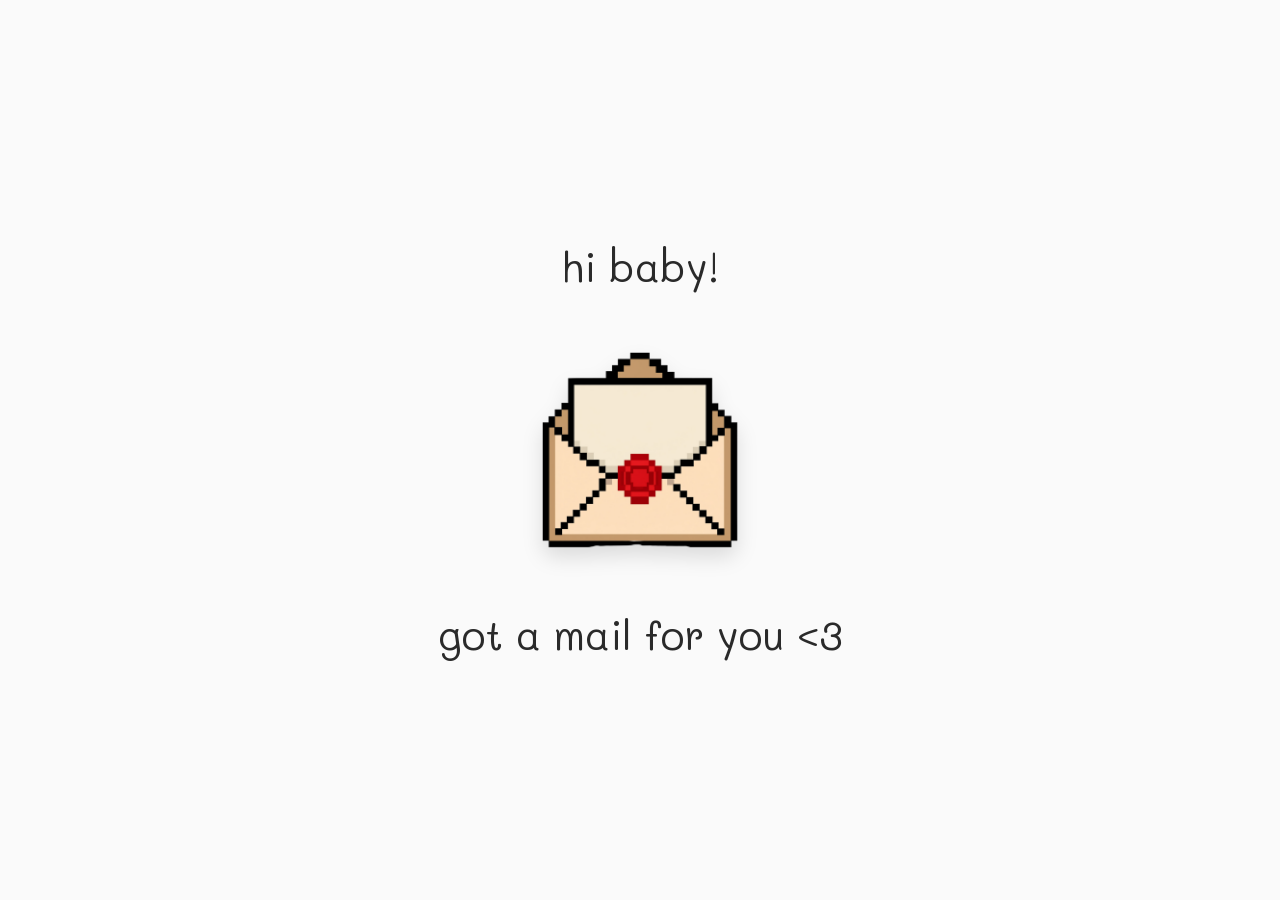
==== commit fe66060d: "upload website" ====
--- a/index.html
+++ b/index.html
@@ -12,6 +12,7 @@
 
 <!-- หน้า 1 -->
 <section class="page" id="p1">
+  <div class="floaties" aria-hidden="true"><i>♥</i><i>✦</i><i>♥</i><i>✦</i><i>♥</i><i>✦</i><i>♥</i><i>♥</i></div>
   <div class="t1">hi baby!</div>
   <img class="letter" src="letter.png" alt="letter" id="letter" onerror="fb(this,'💌')">
   <div class="t2">got a mail for you &lt;3</div>
--- a/style.css
+++ b/style.css
@@ -1,1515 +1,100 @@
-/* =========================================================
-   RESET
-========================================================= */
+:root{--blue:#0a3aa8;--ink:#2a2a2a}
+*{box-sizing:border-box;margin:0;padding:0}
+html,body{height:100%;font-family:'Mali','Itim',cursive;-webkit-tap-highlight-color:transparent;-webkit-text-size-adjust:100%}
+body{background:#fafafa;overflow:hidden}
+.page{position:fixed;inset:0;height:100vh;height:100dvh;display:flex;flex-direction:column;align-items:center;transition:opacity 1.2s ease}
+.page.hide{opacity:0;pointer-events:none}
 
-* {
-  margin: 0;
-  padding: 0;
-  box-sizing: border-box;
+/* ---------- หน้า 1 ---------- */
+#p1{background:#fafafa;justify-content:center;gap:28px;color:var(--ink);font-size:clamp(26px,5vw,40px);text-align:center}
+#p1 .letter{width:clamp(150px,34vw,260px);cursor:pointer;position:relative;z-index:2;filter:drop-shadow(0 10px 10px rgba(0,0,0,.12));
+  animation:letterIn 1s .3s cubic-bezier(.3,1.6,.5,1) both,letterIdle 3.4s 1.4s ease-in-out infinite;transition:scale .25s}
+#p1 .letter:hover{scale:1.1}
+#p1 .letter:active{scale:.94}
+#p1 .letter.opening{animation:letterOpen .65s ease-in forwards!important}
+@keyframes letterIn{0%{opacity:0;transform:translateY(60px) scale(.2) rotate(-25deg)}100%{opacity:1;transform:none}}
+@keyframes letterIdle{
+  0%,100%{transform:translateY(0) rotate(-2deg)}
+  30%{transform:translateY(-14px) rotate(2deg)}
+  55%{transform:translateY(0) rotate(0)}
+  60%{transform:rotate(-8deg) scale(1.05)}66%{transform:rotate(8deg) scale(1.05)}
+  72%{transform:rotate(-6deg)}78%{transform:rotate(5deg)}84%{transform:rotate(0)}}
+@keyframes letterOpen{0%{transform:scale(1) rotate(0)}40%{transform:scale(1.35) rotate(-10deg)}100%{transform:scale(0) rotate(40deg) translateY(-80px);opacity:0}}
+#p1 .t1{animation:fadeUp 1s .2s both,textBob 2.6s 1.4s ease-in-out infinite}
+#p1 .t2{animation:fadeUp 1s .6s both,textBob 2.6s 1.9s ease-in-out infinite}
+@keyframes textBob{0%,100%{transform:translateY(0) rotate(-1deg)}50%{transform:translateY(-6px) rotate(1deg)}}
+.floaties{position:absolute;inset:0;overflow:hidden;pointer-events:none}
+.floaties i{position:absolute;bottom:-40px;font-style:normal;color:#e8667a;opacity:0;animation:rise linear infinite}
+.floaties i:nth-child(even){color:#f2b45a}
+.floaties i:nth-child(1){left:8%;font-size:22px;animation-duration:7s}
+.floaties i:nth-child(2){left:20%;font-size:16px;animation-duration:9s;animation-delay:1s}
+.floaties i:nth-child(3){left:34%;font-size:28px;animation-duration:8s;animation-delay:2.5s}
+.floaties i:nth-child(4){left:48%;font-size:18px;animation-duration:10s;animation-delay:.5s}
+.floaties i:nth-child(5){left:62%;font-size:24px;animation-duration:7.5s;animation-delay:3s}
+.floaties i:nth-child(6){left:76%;font-size:16px;animation-duration:9s;animation-delay:1.8s}
+.floaties i:nth-child(7){left:88%;font-size:26px;animation-duration:8.5s;animation-delay:4s}
+.floaties i:nth-child(8){left:92%;font-size:14px;animation-duration:11s;animation-delay:2s}
+@keyframes rise{0%{opacity:0;transform:translateY(0) rotate(0) scale(.6)}15%{opacity:.8}85%{opacity:.7}100%{opacity:0;transform:translateY(-105vh) rotate(40deg) scale(1.1)}}
+@keyframes fadeUp{from{opacity:0;transform:translateY(14px)}to{opacity:1;transform:none}}
+
+/* ---------- หน้า 2 ---------- */
+#p2{background:var(--blue);color:#fff;overflow-y:auto;overflow-x:hidden;opacity:0;pointer-events:none;justify-content:flex-start}
+#p2.show{opacity:1;pointer-events:auto}
+.stage{position:relative;width:100%;max-width:900px;min-height:100%;padding:calc(64px + env(safe-area-inset-top)) max(22px,env(safe-area-inset-right)) calc(90px + env(safe-area-inset-bottom)) max(22px,env(safe-area-inset-left));display:flex;flex-direction:column;align-items:center}
+.party{position:fixed;top:calc(14px + env(safe-area-inset-top));width:clamp(56px,12vw,100px);opacity:0;z-index:5;transform-origin:50% 90%}
+.party.l{left:calc(14px + env(safe-area-inset-left))}.party.r{right:calc(14px + env(safe-area-inset-right))}
+#p2.show .party.l{animation:pop .8s .4s both,wiggleL 2.2s 1.3s ease-in-out infinite}
+#p2.show .party.r{animation:popR .8s .6s both,wiggleR 2.2s 1.5s ease-in-out infinite}
+@keyframes pop{0%{opacity:0;transform:scale(0) rotate(-40deg)}70%{transform:scale(1.25) rotate(8deg)}100%{opacity:1;transform:scale(1)}}
+@keyframes popR{0%{opacity:0;transform:scaleX(-1) scale(0) rotate(40deg)}70%{transform:scaleX(-1) scale(1.25) rotate(-8deg)}100%{opacity:1;transform:scaleX(-1) scale(1)}}
+@keyframes wiggleL{0%,100%{transform:rotate(-8deg) scale(1)}50%{transform:rotate(10deg) scale(1.1)}}
+@keyframes wiggleR{0%,100%{transform:scaleX(-1) rotate(-8deg) scale(1)}50%{transform:scaleX(-1) rotate(10deg) scale(1.1)}}
+
+.hero{position:relative;width:min(72vw,460px,40vh);min-width:210px;margin:6px 0 clamp(34px,9vw,70px)}
+.hero img,.hero>span{position:absolute;opacity:0;image-rendering:auto}
+.hero .person{position:static;display:block;width:100%;height:auto}
+.hero .cake{rotate:-14deg;left:6%;top:83%;width:34%;transform-origin:50% 100%}
+.hero .gift{rotate:12deg;left:82%;top:83%;width:34%;transform-origin:50% 100%}
+#p2.show .person{animation:flyIn 1.4s .4s cubic-bezier(.2,.9,.3,1.2) both,bob 3s 2s ease-in-out infinite}
+#p2.show .cake{animation:squish .9s 1.7s both,cakeHop 2.6s 2.8s ease-in-out infinite}
+#p2.show .gift{animation:giftIn 1s 1.1s cubic-bezier(.3,1.4,.5,1) both,jiggle 3s 2.4s ease-in-out infinite}
+@keyframes flyIn{0%{opacity:0;transform:translate(120%,-90%) rotate(25deg) scale(.3)}60%{transform:translate(0,4%) rotate(-6deg) scale(1.08)}100%{opacity:1;transform:none}}
+@keyframes bob{0%,100%{transform:translateY(0) rotate(-1.5deg)}50%{transform:translateY(-8px) rotate(1.5deg)}}
+@keyframes squish{0%{opacity:0;transform:translateY(-120px) scale(.6,1.3)}55%{opacity:1;transform:translateY(0) scale(1.25,.75)}75%{transform:scale(.92,1.1)}100%{opacity:1;transform:none}}
+@keyframes cakeHop{0%,100%{transform:rotate(-3deg)}50%{transform:rotate(4deg) translateY(-4px)}80%{transform:rotate(-3deg)}88%{transform:translateY(-12px) scale(.96,1.05)}94%{transform:scale(1.05,.95)}}
+@keyframes giftIn{0%{opacity:0;transform:translate(160px,-140px) rotate(60deg)}100%{opacity:1;transform:none}}
+@keyframes jiggle{0%,100%{transform:rotate(3deg)}50%{transform:rotate(-4deg) translateY(-4px)}75%{transform:rotate(0)}80%{transform:rotate(-9deg)}86%{transform:rotate(9deg)}92%{transform:rotate(-4deg)}}
+
+h1{font-family:'Itim','Mali',cursive;font-weight:400;font-size:clamp(24px,5.2vw,38px);margin:26px 0 30px;text-align:center;line-height:1.35;opacity:0}
+#p2.show h1{animation:titlePop .9s 2.5s cubic-bezier(.3,1.6,.5,1) both}
+@keyframes titlePop{0%{opacity:0;transform:scale(.4) translateY(20px)}100%{opacity:1;transform:none}}
+#msg{width:100%;max-width:780px;text-align:center;font-size:clamp(15px,2.6vw,20px);line-height:1.9}
+#msg p{margin-bottom:1.4em;min-height:1.9em}
+.caret{display:inline-block;width:2px;height:1em;background:#fff;vertical-align:-2px;margin-left:2px;animation:blink .8s steps(1) infinite}
+@keyframes blink{50%{opacity:0}}
+.end{margin-top:6px;font-size:28px;opacity:0;transition:opacity 1s}.end.on{opacity:1;animation:bob 2s ease-in-out infinite}
+.replay{margin-top:18px;background:none;border:1.5px solid #fff8;color:#fff;border-radius:99px;padding:6px 18px;font-family:inherit;font-size:14px;cursor:pointer;opacity:0;transition:opacity 1s}
+.replay.on{opacity:.9}
+
+/* ---------- โทรศัพท์ ---------- */
+@media (max-width:480px){
+  #p1{gap:22px}
+  #p1 img{width:52vw}
+  .stage{padding-top:calc(80px + env(safe-area-inset-top))}
+  #msg{font-size:15.5px;line-height:1.85}
 }
-
-
-html {
-  width: 100%;
-  min-height: 100%;
+/* ---------- โทรศัพท์แนวนอน / จอเตี้ย ---------- */
+@media (max-height:480px) and (orientation:landscape){
+  #p1{flex-direction:row;flex-wrap:wrap;gap:6px 24px;align-content:center;justify-content:center}
+  #p1 img{width:min(26vh,160px)}
+  .stage{padding-top:calc(24px + env(safe-area-inset-top))}
+  .hero{width:min(50vw,30vh,260px)}
 }
-
-
-body {
-  width: 100%;
-  min-height: 100vh;
-
-  margin: 0;
-
-  font-family: "Prompt", sans-serif;
-
-  overflow-x: hidden;
+/* ---------- จอคอมใหญ่ ---------- */
+@media (min-width:1100px){
+  #msg{font-size:22px}
+  h1{font-size:44px}
 }
-
-
-button,
-img {
-  -webkit-tap-highlight-color: transparent;
-}
-
-
-img {
-  display: block;
-}
-
-
-/* =========================================================
-   SITE
-========================================================= */
-
-.site {
-  width: 100%;
-  min-height: 100vh;
-}
-
-
-/* =========================================================
-   PAGE 1
-   LETTER
-========================================================= */
-
-.letter-page {
-
-  position: fixed;
-
-  inset: 0;
-
-  width: 100%;
-  height: 100dvh;
-
-  background: #ffffff;
-
-  display: flex;
-
-  align-items: center;
-  justify-content: center;
-
-  overflow: hidden;
-
-  z-index: 100;
-
-  opacity: 1;
-
-  visibility: visible;
-
-  transition:
-    opacity 0.9s ease,
-    visibility 0.9s ease;
-}
-
-
-.letter-page.hide {
-
-  opacity: 0;
-
-  visibility: hidden;
-
-  pointer-events: none;
-}
-
-
-/* =========================================================
-   LETTER CONTAINER
-========================================================= */
-
-.letter-container {
-
-  position: relative;
-
-  width: 340px;
-  height: 420px;
-
-  display: flex;
-
-  flex-direction: column;
-
-  align-items: center;
-
-  justify-content: center;
-
-  text-align: center;
-}
-
-
-/* =========================================================
-   LETTER HEADING
-========================================================= */
-
-.letter-heading {
-
-  margin-bottom: 18px;
-
-  font-family: "Itim", cursive;
-
-  font-size: 30px;
-
-  font-weight: 400;
-
-  color: #252525;
-
-  opacity: 0;
-
-  animation:
-    headingIn
-    0.9s
-    cubic-bezier(.175,.885,.32,1.275)
-    0.15s
-    forwards;
-}
-
-
-/* =========================================================
-   LETTER BUTTON
-========================================================= */
-
-.letter-button {
-
-  position: relative;
-
-  width: 185px;
-
-  padding: 0;
-
-  border: 0;
-
-  outline: 0;
-
-  background: transparent;
-
-  cursor: pointer;
-
-  opacity: 0;
-
-  transform:
-    translateY(35px)
-    scale(.65)
-    rotate(-8deg);
-
-  animation:
-    letterIn
-    1.1s
-    cubic-bezier(.175,.885,.32,1.275)
-    0.4s
-    forwards,
-
-    letterFloat
-    3.2s
-    ease-in-out
-    1.5s
-    infinite;
-}
-
-
-.letter-button img {
-
-  width: 100%;
-
-  height: auto;
-
-  user-select: none;
-
-  filter:
-    drop-shadow(
-      0 12px 10px rgba(0,0,0,.12)
-    );
-}
-
-
-/* ตอนกด */
-
-.letter-button.clicked {
-
-  animation:
-    letterClick
-    .55s
-    cubic-bezier(.175,.885,.32,1.275);
-}
-
-
-/* =========================================================
-   LETTER CAPTION
-========================================================= */
-
-.letter-caption {
-
-  margin-top: 18px;
-
-  font-family: "Itim", cursive;
-
-  font-size: 19px;
-
-  color: #333;
-
-  opacity: 0;
-
-  animation:
-    captionIn
-    .8s
-    ease
-    .75s
-    forwards;
-}
-
-
-/* =========================================================
-   LETTER SPARKS
-========================================================= */
-
-.letter-spark {
-
-  position: absolute;
-
-  width: 7px;
-  height: 7px;
-
-  border-radius: 50%;
-
-  opacity: 0;
-}
-
-
-.spark-1 {
-
-  top: 80px;
-  left: 48px;
-
-  background: #ff9fc5;
-}
-
-
-.spark-2 {
-
-  top: 125px;
-  right: 40px;
-
-  width: 6px;
-  height: 6px;
-
-  background: #ffd75c;
-}
-
-
-.spark-3 {
-
-  top: 195px;
-  left: 25px;
-
-  width: 5px;
-  height: 5px;
-
-  background: #9bd9ff;
-}
-
-
-.spark-4 {
-
-  top: 210px;
-  right: 24px;
-
-  background: #ff9fc5;
-}
-
-
-.spark-5 {
-
-  bottom: 85px;
-  left: 60px;
-
-  width: 5px;
-  height: 5px;
-
-  background: #ffd75c;
-}
-
-
-.spark-6 {
-
-  bottom: 75px;
-  right: 62px;
-
-  width: 5px;
-  height: 5px;
-
-  background: #9bd9ff;
-}
-
-
-.letter-page:not(.hide) .letter-spark {
-
-  animation:
-    sparkle
-    2.2s
-    ease-in-out
-    infinite;
-}
-
-
-.spark-1 {
-  animation-delay: .8s !important;
-}
-
-.spark-2 {
-  animation-delay: 1.2s !important;
-}
-
-.spark-3 {
-  animation-delay: 1.5s !important;
-}
-
-.spark-4 {
-  animation-delay: 1s !important;
-}
-
-.spark-5 {
-  animation-delay: 1.8s !important;
-}
-
-.spark-6 {
-  animation-delay: 1.4s !important;
-}
-
-
-/* =========================================================
-   PAGE 2
-========================================================= */
-
-.birthday-page {
-
-  position: relative;
-
-  width: 100%;
-
-  min-height: 100dvh;
-
-  overflow-x: hidden;
-
-  overflow-y: auto;
-
-  background: #084595;
-
-  opacity: 0;
-
-  visibility: hidden;
-
-  pointer-events: none;
-
-  transition:
-    opacity .8s ease,
-    visibility .8s ease;
-}
-
-
-.birthday-page.show {
-
-  opacity: 1;
-
-  visibility: visible;
-
-  pointer-events: auto;
-}
-
-
-/* =========================================================
-   BIRTHDAY CONTENT
-========================================================= */
-
-.birthday-content {
-
-  position: relative;
-
-  width: 100%;
-
-  min-height: 100dvh;
-
-  padding-top: 1px;
-
-  padding-bottom: 80px;
-}
-
-
-/* =========================================================
-   FIREWORK
-========================================================= */
-
-.firework {
-
-  position: absolute;
-
-  width: 72px;
-
-  height: auto;
-
-  z-index: 2;
-
-  opacity: 0;
-}
-
-
-.firework-left {
-
-  top: 25px;
-
-  left: 15px;
-
-  transform:
-    scale(.4)
-    rotate(-12deg);
-}
-
-
-.firework-right {
-
-  top: 25px;
-
-  right: 15px;
-
-  transform:
-    scale(.4)
-    rotate(12deg);
-}
-
-
-.birthday-page.show .firework-left {
-
-  animation:
-    fireworkIn
-    .8s
-    cubic-bezier(.175,.885,.32,1.275)
-    .1s
-    forwards,
-
-    fireworkFloat
-    3.4s
-    ease-in-out
-    1s
-    infinite;
-}
-
-
-.birthday-page.show .firework-right {
-
-  animation:
-    fireworkIn
-    .8s
-    cubic-bezier(.175,.885,.32,1.275)
-    .25s
-    forwards,
-
-    fireworkFloat
-    3.4s
-    ease-in-out
-    1.2s
-    infinite;
-}
-
-
-/* =========================================================
-   CHARACTER AREA
-
-   ตำแหน่ง:
-   Cake  ←  Heart  →  Gift
-========================================================= */
-
-.character-area {
-
-  position: relative;
-
-  width: 570px;
-
-  height: 325px;
-
-  margin: 85px auto 0;
-
-  z-index: 5;
-}
-
-
-/* =========================================================
-   HEART
-   ใหญ่ที่สุด
-========================================================= */
-
-.heart {
-
-  position: absolute;
-
-  width: 270px;
-
-  height: auto;
-
-  left: 50%;
-
-  bottom: 0;
-
-  transform:
-    translateX(-50%)
-    translateY(55px)
-    scale(.45);
-
-  opacity: 0;
-
-  z-index: 6;
-
-  filter:
-    drop-shadow(
-      0 10px 9px rgba(0,0,0,.20)
-    );
-}
-
-
-.birthday-page.show .heart {
-
-  animation:
-    heartIn
-    1.25s
-    cubic-bezier(.175,.885,.32,1.275)
-    .65s
-    forwards,
-
-    heartFloat
-    3.4s
-    ease-in-out
-    2s
-    infinite;
-}
-
-
-/* =========================================================
-   CAKE
-========================================================= */
-
-.cake {
-
-  position: absolute;
-
-  width: 112px;
-
-  height: auto;
-
-  left: 38px;
-
-  bottom: 62px;
-
-  opacity: 0;
-
-  z-index: 8;
-
-  transform:
-    translateX(-100px)
-    rotate(-12deg)
-    scale(.6);
-}
-
-
-.birthday-page.show .cake {
-
-  animation:
-    cakeIn
-    1.1s
-    cubic-bezier(.175,.885,.32,1.275)
-    .4s
-    forwards,
-
-    cakeFloat
-    3s
-    ease-in-out
-    1.7s
-    infinite;
-}
-
-
-/* =========================================================
-   GIFT
-========================================================= */
-
-.gift {
-
-  position: absolute;
-
-  width: 112px;
-
-  height: auto;
-
-  right: 38px;
-
-  bottom: 62px;
-
-  opacity: 0;
-
-  z-index: 8;
-
-  transform:
-    translateX(100px)
-    rotate(12deg)
-    scale(.6);
-}
-
-
-.birthday-page.show .gift {
-
-  animation:
-    giftIn
-    1.1s
-    cubic-bezier(.175,.885,.32,1.275)
-    .65s
-    forwards,
-
-    giftFloat
-    3.2s
-    ease-in-out
-    1.9s
-    infinite;
-}
-
-
-/* =========================================================
-   MESSAGE AREA
-========================================================= */
-
-.message-area {
-
-  position: relative;
-
-  width: min(
-    760px,
-    calc(100% - 36px)
-  );
-
-  margin: 0 auto;
-
-  text-align: center;
-
-  color: #ffffff;
-
-  z-index: 10;
-}
-
-
-/* =========================================================
-   TITLE
-========================================================= */
-
-.message-area h1 {
-
-  margin: 0;
-
-  font-family: "Itim", cursive;
-
-  font-size: 40px;
-
-  font-weight: 400;
-
-  line-height: 1.1;
-
-  opacity: 0;
-
-  transform:
-    translateY(22px)
-    scale(.85);
-}
-
-
-.birthday-page.show .message-area h1 {
-
-  animation:
-    titleIn
-    .9s
-    cubic-bezier(.175,.885,.32,1.275)
-    1s
-    forwards;
-}
-
-
-/* =========================================================
-   THAI TITLE
-========================================================= */
-
-.thai-heading {
-
-  margin-top: 8px;
-
-  font-family: "Itim", cursive;
-
-  font-size: 19px;
-
-  line-height: 1.5;
-
-  opacity: 0;
-}
-
-
-.birthday-page.show .thai-heading {
-
-  animation:
-    fadeUp
-    .8s
-    ease
-    1.25s
-    forwards;
-}
-
-
-/* =========================================================
-   BIRTHDAY MESSAGE
-========================================================= */
-
-.birthday-message {
-
-  width: 100%;
-
-  margin-top: 35px;
-
-  padding: 0 5px;
-
-  text-align: center;
-
-  font-family: "Itim", cursive;
-
-  font-size: 20px;
-
-  line-height: 2;
-
-  color: #ffffff;
-}
-
-
-.birthday-message p {
-
-  margin: 0 0 25px;
-
-  opacity: 0;
-
-  transform:
-    translateY(20px)
-    scale(.98);
-
-  transition:
-    opacity .8s ease,
-    transform .8s ease;
-}
-
-
-.birthday-message p.visible {
-
-  opacity: 1;
-
-  transform:
-    translateY(0)
-    scale(1);
-}
-
-
-.birthday-message .last-message {
-
-  margin-top: 12px;
-
-  margin-bottom: 0;
-
-  font-size: 22px;
-}
-
-
-/* =========================================================
-   ANIMATIONS
-========================================================= */
-
-@keyframes headingIn {
-
-  0% {
-
-    opacity: 0;
-
-    transform:
-      translateY(-18px)
-      scale(.8);
-  }
-
-  65% {
-
-    opacity: 1;
-
-    transform:
-      translateY(4px)
-      scale(1.07);
-  }
-
-  100% {
-
-    opacity: 1;
-
-    transform:
-      translateY(0)
-      scale(1);
-  }
-}
-
-
-@keyframes letterIn {
-
-  0% {
-
-    opacity: 0;
-
-    transform:
-      translateY(40px)
-      scale(.6)
-      rotate(-12deg);
-  }
-
-  55% {
-
-    opacity: 1;
-
-    transform:
-      translateY(-12px)
-      scale(1.08)
-      rotate(4deg);
-  }
-
-  75% {
-
-    transform:
-      translateY(4px)
-      scale(.96)
-      rotate(-2deg);
-  }
-
-  100% {
-
-    opacity: 1;
-
-    transform:
-      translateY(0)
-      scale(1)
-      rotate(0);
-  }
-}
-
-
-@keyframes letterFloat {
-
-  0%,
-  100% {
-
-    margin-top: 0;
-
-    transform:
-      translateY(0)
-      rotate(0);
-  }
-
-  25% {
-
-    transform:
-      translateY(-7px)
-      rotate(-1.5deg);
-  }
-
-  50% {
-
-    transform:
-      translateY(-13px)
-      rotate(1.5deg);
-  }
-
-  75% {
-
-    transform:
-      translateY(-6px)
-      rotate(-1deg);
-  }
-}
-
-
-@keyframes captionIn {
-
-  from {
-
-    opacity: 0;
-
-    transform:
-      translateY(12px);
-  }
-
-  to {
-
-    opacity: 1;
-
-    transform:
-      translateY(0);
-  }
-}
-
-
-@keyframes sparkle {
-
-  0% {
-
-    opacity: 0;
-
-    transform:
-      scale(.2)
-      translateY(5px);
-  }
-
-  30% {
-
-    opacity: 1;
-  }
-
-  55% {
-
-    opacity: .35;
-
-    transform:
-      scale(1.5)
-      translateY(-4px);
-  }
-
-  100% {
-
-    opacity: 0;
-
-    transform:
-      scale(.2)
-      translateY(-10px);
-  }
-}
-
-
-@keyframes letterClick {
-
-  0% {
-
-    transform:
-      scale(1);
-  }
-
-  35% {
-
-    transform:
-      scale(.84)
-      rotate(-5deg);
-  }
-
-  65% {
-
-    transform:
-      scale(1.08)
-      rotate(4deg);
-  }
-
-  100% {
-
-    transform:
-      scale(1)
-      rotate(0);
-  }
-}
-
-
-@keyframes fireworkIn {
-
-  0% {
-
-    opacity: 0;
-
-    transform:
-      scale(.2)
-      rotate(-20deg);
-  }
-
-  65% {
-
-    opacity: 1;
-
-    transform:
-      scale(1.12)
-      rotate(5deg);
-  }
-
-  100% {
-
-    opacity: 1;
-
-    transform:
-      scale(1)
-      rotate(0);
-  }
-}
-
-
-@keyframes fireworkFloat {
-
-  0%,
-  100% {
-
-    margin-top: 0;
-  }
-
-  50% {
-
-    margin-top: -10px;
-  }
-}
-
-
-@keyframes heartIn {
-
-  0% {
-
-    opacity: 0;
-
-    transform:
-      translateX(-50%)
-      translateY(65px)
-      scale(.35);
-  }
-
-  55% {
-
-    opacity: 1;
-
-    transform:
-      translateX(-50%)
-      translateY(-15px)
-      scale(1.08);
-  }
-
-  75% {
-
-    transform:
-      translateX(-50%)
-      translateY(5px)
-      scale(.96);
-  }
-
-  100% {
-
-    opacity: 1;
-
-    transform:
-      translateX(-50%)
-      translateY(0)
-      scale(1);
-  }
-}
-
-
-@keyframes heartFloat {
-
-  0%,
-  100% {
-
-    margin-top: 0;
-  }
-
-  50% {
-
-    margin-top: -12px;
-  }
-}
-
-
-@keyframes cakeIn {
-
-  0% {
-
-    opacity: 0;
-
-    transform:
-      translateX(-100px)
-      translateY(15px)
-      rotate(-15deg)
-      scale(.6);
-  }
-
-  60% {
-
-    opacity: 1;
-
-    transform:
-      translateX(8px)
-      translateY(-6px)
-      rotate(5deg)
-      scale(1.06);
-  }
-
-  80% {
-
-    transform:
-      translateX(-3px)
-      translateY(2px)
-      rotate(-2deg)
-      scale(.98);
-  }
-
-  100% {
-
-    opacity: 1;
-
-    transform:
-      translateX(0)
-      translateY(0)
-      rotate(0)
-      scale(1);
-  }
-}
-
-
-@keyframes cakeFloat {
-
-  0%,
-  100% {
-
-    margin-top: 0;
-  }
-
-  50% {
-
-    margin-top: -9px;
-  }
-}
-
-
-@keyframes giftIn {
-
-  0% {
-
-    opacity: 0;
-
-    transform:
-      translateX(100px)
-      translateY(15px)
-      rotate(15deg)
-      scale(.6);
-  }
-
-  60% {
-
-    opacity: 1;
-
-    transform:
-      translateX(-8px)
-      translateY(-6px)
-      rotate(-5deg)
-      scale(1.06);
-  }
-
-  80% {
-
-    transform:
-      translateX(3px)
-      translateY(2px)
-      rotate(2deg)
-      scale(.98);
-  }
-
-  100% {
-
-    opacity: 1;
-
-    transform:
-      translateX(0)
-      translateY(0)
-      rotate(0)
-      scale(1);
-  }
-}
-
-
-@keyframes giftFloat {
-
-  0%,
-  100% {
-
-    margin-top: 0;
-  }
-
-  50% {
-
-    margin-top: -11px;
-  }
-}
-
-
-@keyframes titleIn {
-
-  0% {
-
-    opacity: 0;
-
-    transform:
-      translateY(25px)
-      scale(.8);
-  }
-
-  65% {
-
-    opacity: 1;
-
-    transform:
-      translateY(-5px)
-      scale(1.06);
-  }
-
-  100% {
-
-    opacity: 1;
-
-    transform:
-      translateY(0)
-      scale(1);
-  }
-}
-
-
-@keyframes fadeUp {
-
-  from {
-
-    opacity: 0;
-
-    transform:
-      translateY(12px);
-  }
-
-  to {
-
-    opacity: 1;
-
-    transform:
-      translateY(0);
-  }
-}
-
-
-/* =========================================================
-   MOBILE
-========================================================= */
-
-@media (max-width: 600px) {
-
-  .letter-container {
-
-    width: 300px;
-
-    height: 390px;
-  }
-
-
-  .letter-heading {
-
-    font-size: 27px;
-  }
-
-
-  .letter-button {
-
-    width: 165px;
-  }
-
-
-  .letter-caption {
-
-    font-size: 18px;
-  }
-
-
-  /* พลุ */
-
-  .firework {
-
-    width: 55px;
-  }
-
-
-  .firework-left {
-
-    top: 15px;
-
-    left: 3px;
-  }
-
-
-  .firework-right {
-
-    top: 15px;
-
-    right: 3px;
-  }
-
-
-  /* รูป */
-
-  .character-area {
-
-    width: 360px;
-
-    height: 260px;
-
-    margin-top: 78px;
-  }
-
-
-  .heart {
-
-    width: 210px;
-
-    bottom: 0;
-  }
-
-
-  .cake {
-
-    width: 88px;
-
-    left: 13px;
-
-    bottom: 50px;
-  }
-
-
-  .gift {
-
-    width: 88px;
-
-    right: 13px;
-
-    bottom: 50px;
-  }
-
-
-  /* ข้อความ */
-
-  .message-area {
-
-    width: calc(100% - 30px);
-  }
-
-
-  .message-area h1 {
-
-    font-size: 31px;
-  }
-
-
-  .thai-heading {
-
-    font-size: 17px;
-  }
-
-
-  .birthday-message {
-
-    margin-top: 30px;
-
-    font-size: 18px;
-
-    line-height: 1.9;
-  }
-
-
-  .birthday-message p {
-
-    margin-bottom: 23px;
-  }
-
-
-  .birthday-message .last-message {
-
-    font-size: 20px;
-  }
-}
-
-
-/* =========================================================
-   SMALL MOBILE
-========================================================= */
-
-@media (max-width: 380px) {
-
-  .character-area {
-
-    width: 330px;
-
-    height: 245px;
-
-    margin-top: 70px;
-  }
-
-
-  .heart {
-
-    width: 195px;
-  }
-
-
-  .cake,
-  .gift {
-
-    width: 80px;
-
-    bottom: 48px;
-  }
-
-
-  .cake {
-
-    left: 8px;
-  }
-
-
-  .gift {
-
-    right: 8px;
-  }
-
-
-  .message-area h1 {
-
-    font-size: 28px;
-  }
-
-
-  .birthday-message {
-
-    font-size: 17px;
-
-    line-height: 1.85;
-  }
-}
-
-
-/* =========================================================
-   DESKTOP
-========================================================= */
-
-@media (min-width: 900px) {
-
-  .character-area {
-
-    width: 570px;
-
-    height: 325px;
-
-    margin-top: 90px;
-  }
-
-
-  .heart {
-
-    width: 270px;
-  }
-
-
-  .cake,
-  .gift {
-
-    width: 112px;
-  }
-}
-
-
-/* =========================================================
-   ACCESSIBILITY
-========================================================= */
-
-@media (prefers-reduced-motion: reduce) {
-
-  *,
-  *::before,
-  *::after {
-
-    animation-duration: .01ms !important;
-
-    animation-iteration-count: 1 !important;
-
-    transition-duration: .01ms !important;
-  }
+@media (prefers-reduced-motion:reduce){
+  *{animation-duration:.01s!important;animation-iteration-count:1!important}
 }
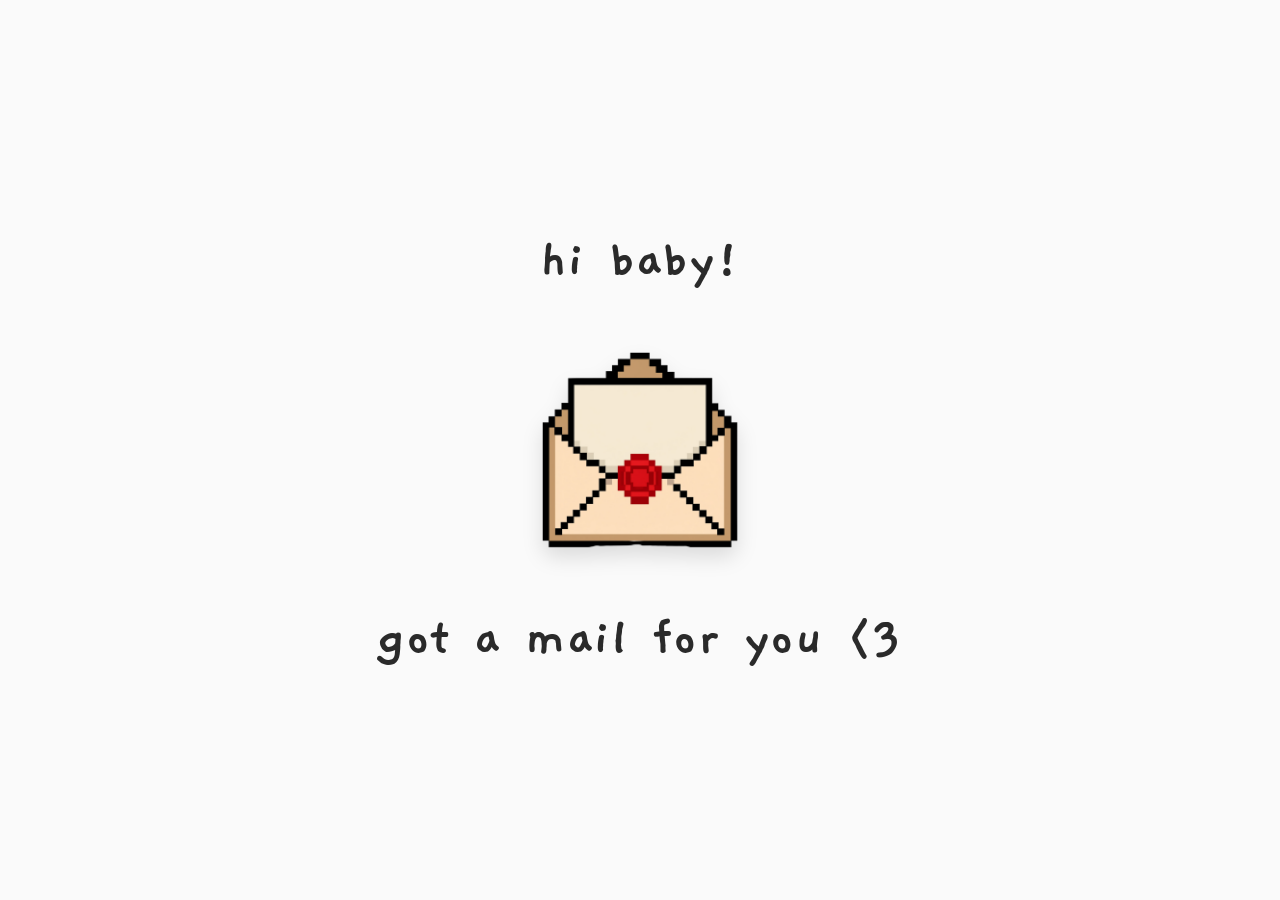
==== commit f0ae3aac: "upload website" ====
--- a/index.html
+++ b/index.html
@@ -5,14 +5,13 @@
 <meta name="viewport" content="width=device-width, initial-scale=1, viewport-fit=cover">
 <meta name="theme-color" content="#0a3aa8">
 <title>Happy Birthday 🎂</title>
-<link href="https://fonts.googleapis.com/css2?family=Mali:wght@400;600&family=Itim&display=swap" rel="stylesheet">
+<link href="https://fonts.googleapis.com/css2?family=Mali:wght@400;600&family=Itim&family=Gaegu:wght@400;700&display=swap" rel="stylesheet">
 <link rel="stylesheet" href="style.css">
 </head>
 <body>
 
 <!-- หน้า 1 -->
 <section class="page" id="p1">
-  <div class="floaties" aria-hidden="true"><i>♥</i><i>✦</i><i>♥</i><i>✦</i><i>♥</i><i>✦</i><i>♥</i><i>♥</i></div>
   <div class="t1">hi baby!</div>
   <img class="letter" src="letter.png" alt="letter" id="letter" onerror="fb(this,'💌')">
   <div class="t2">got a mail for you &lt;3</div>
--- a/style.css
+++ b/style.css
@@ -20,6 +20,7 @@
   60%{transform:rotate(-8deg) scale(1.05)}66%{transform:rotate(8deg) scale(1.05)}
   72%{transform:rotate(-6deg)}78%{transform:rotate(5deg)}84%{transform:rotate(0)}}
 @keyframes letterOpen{0%{transform:scale(1) rotate(0)}40%{transform:scale(1.35) rotate(-10deg)}100%{transform:scale(0) rotate(40deg) translateY(-80px);opacity:0}}
+#p1 .t1,#p1 .t2{font-family:'Gaegu','Mali','Itim',cursive;font-weight:700;letter-spacing:.5px;font-size:clamp(34px,7vw,56px);line-height:1.1}
 #p1 .t1{animation:fadeUp 1s .2s both,textBob 2.6s 1.4s ease-in-out infinite}
 #p1 .t2{animation:fadeUp 1s .6s both,textBob 2.6s 1.9s ease-in-out infinite}
 @keyframes textBob{0%,100%{transform:translateY(0) rotate(-1deg)}50%{transform:translateY(-6px) rotate(1deg)}}
@@ -53,8 +54,8 @@
 .hero{position:relative;width:min(72vw,460px,40vh);min-width:210px;margin:6px 0 clamp(34px,9vw,70px)}
 .hero img,.hero>span{position:absolute;opacity:0;image-rendering:auto}
 .hero .person{position:static;display:block;width:100%;height:auto}
-.hero .cake{rotate:-14deg;left:6%;top:83%;width:34%;transform-origin:50% 100%}
-.hero .gift{rotate:12deg;left:82%;top:83%;width:34%;transform-origin:50% 100%}
+.hero .cake{rotate:-14deg;left:10%;top:86%;width:26%;transform-origin:50% 100%}
+.hero .gift{rotate:12deg;left:86%;top:86%;width:26%;transform-origin:50% 100%}
 #p2.show .person{animation:flyIn 1.4s .4s cubic-bezier(.2,.9,.3,1.2) both,bob 3s 2s ease-in-out infinite}
 #p2.show .cake{animation:squish .9s 1.7s both,cakeHop 2.6s 2.8s ease-in-out infinite}
 #p2.show .gift{animation:giftIn 1s 1.1s cubic-bezier(.3,1.4,.5,1) both,jiggle 3s 2.4s ease-in-out infinite}
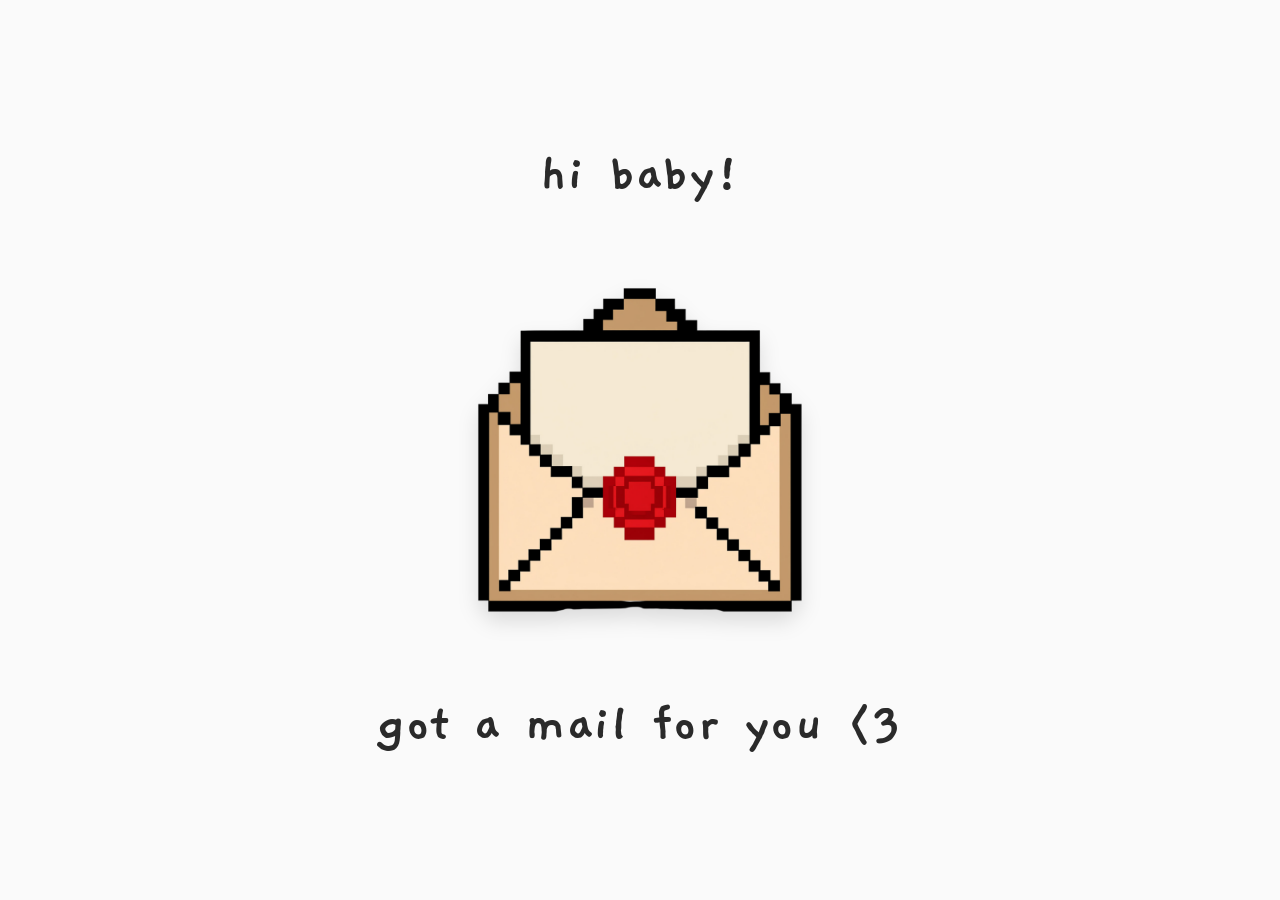
==== commit d0f41c97: "upload website" ====
--- a/index.html
+++ b/index.html
@@ -1,39 +1,113 @@
 <!DOCTYPE html>
 <html lang="th">
+
 <head>
-<meta charset="UTF-8">
-<meta name="viewport" content="width=device-width, initial-scale=1, viewport-fit=cover">
-<meta name="theme-color" content="#0a3aa8">
-<title>Happy Birthday 🎂</title>
-<link href="https://fonts.googleapis.com/css2?family=Mali:wght@400;600&family=Itim&family=Gaegu:wght@400;700&display=swap" rel="stylesheet">
-<link rel="stylesheet" href="style.css">
+  <meta charset="UTF-8">
+  <meta name="viewport" content="width=device-width, initial-scale=1, viewport-fit=cover">
+  <meta name="theme-color" content="#0a3aa8">
+
+  <title>Happy Birthday 🎂</title>
+
+  <link href="https://fonts.googleapis.com/css2?family=Mali:wght@400;600&family=Itim&family=Gaegu:wght@400;700&display=swap" rel="stylesheet">
+
+  <link rel="stylesheet" href="style.css">
 </head>
+
 <body>
 
-<!-- หน้า 1 -->
-<section class="page" id="p1">
-  <div class="t1">hi baby!</div>
-  <img class="letter" src="letter.png" alt="letter" id="letter" onerror="fb(this,'💌')">
-  <div class="t2">got a mail for you &lt;3</div>
-</section>
+  <!-- หน้า 1 -->
+  <section class="page" id="p1">
+    <div class="t1">hi baby!</div>
 
-<!-- หน้า 2 -->
-<section class="page" id="p2">
-  <img class="party l" src="plu.png" alt="" onerror="fb(this,'🎉')">
-  <img class="party r" src="plu.png" alt="" onerror="fb(this,'🎉')">
-  <div class="stage">
-    <div class="hero">
-      <img class="person" src="heart.png" alt="" onerror="fb(this,'🥳')">
-      <img class="cake" src="cake.png" alt="" onerror="fb(this,'🎂')">
-      <img class="gift" src="gift.png" alt="" onerror="fb(this,'🎁')">
+    <img
+      class="letter"
+      src="letter.png"
+      alt="letter"
+      id="letter"
+      onerror="fb(this,'💌')"
+    >
+
+    <div class="t2">got a mail for you &lt;3</div>
+  </section>
+
+
+  <!-- หน้า 2 -->
+  <section class="page" id="p2">
+
+    <img
+      class="party l"
+      src="plu.png"
+      alt=""
+      onerror="fb(this,'🎉')"
+    >
+
+    <img
+      class="party r"
+      src="plu.png"
+      alt=""
+      onerror="fb(this,'🎉')"
+    >
+
+    <div class="stage">
+
+      <div class="hero">
+        <img
+          class="person"
+          src="heart.png"
+          alt=""
+          onerror="fb(this,'🥳')"
+        >
+
+        <img
+          class="cake"
+          src="cake.png"
+          alt=""
+          onerror="fb(this,'🎂')"
+        >
+
+        <img
+          class="gift"
+          src="gift.png"
+          alt=""
+          onerror="fb(this,'🎁')"
+        >
+      </div>
+
+      <h1>สุขสันต์วันเกิดนะคะ 🎂💗</h1>
+
+      <div id="msg">
+        ขอให้ปีนี้เป็นปีที่ดีสำหรับเธอ ขอให้มีแต่เรื่องดี ๆ เข้ามาในชีวิต
+        ขอให้สิ่งที่ตั้งใจไว้ค่อย ๆ สำเร็จไปทีละอย่าง มีความสุขในทุก ๆ วัน
+        ได้ทำในสิ่งที่ชอบ และได้อยู่กับคนที่รักเธอมาก ๆ
+
+        <br><br>
+
+        ขอบคุณที่เข้ามาเป็นส่วนหนึ่งในชีวิต และขอบคุณสำหรับทุกช่วงเวลาที่เราได้มีด้วยกันนะ
+        ถึงบางครั้งอาจมีงอน มีทะเลาะกันบ้าง แต่เค้าก็ยังอยากอยู่ข้าง ๆ เธอ
+        และผ่านทุกเรื่องไปด้วยกัน
+
+        <br><br>
+
+        ขอให้เธอยิ้มเยอะ ๆ มีความสุขมาก ๆ และไม่ว่าจะเจออะไร
+        อย่าลืมว่ายังมีเค้าอยู่ตรงนี้เสมอ ❤️
+
+        <br><br>
+
+        รักเธอนะ ขอให้วันเกิดปีนี้เป็นอีกหนึ่งวันที่เธอมีความสุขที่สุดเลย 🎉🎂
+      </div>
+
+      <div class="end" id="end">💙</div>
+
+      <button class="replay" id="replay">
+        ดูอีกครั้ง ↻
+      </button>
+
     </div>
-    <h1>สุขสันต์วันเกิดนะคับบบคนเก่งของเค้าาา</h1>
-    <div id="msg"></div>
-    <div class="end" id="end">💙</div>
-    <button class="replay" id="replay">ดูอีกครั้ง ↻</button>
-  </div>
-</section>
+  </section>
 
-<script src="script.js"></script>
+
+  <script src="script.js"></script>
+
 </body>
+
 </html>
--- a/style.css
+++ b/style.css
@@ -7,23 +7,27 @@
 
 /* ---------- หน้า 1 ---------- */
 #p1{background:#fafafa;justify-content:center;gap:28px;color:var(--ink);font-size:clamp(26px,5vw,40px);text-align:center}
-#p1 .letter{width:clamp(150px,34vw,260px);cursor:pointer;position:relative;z-index:2;filter:drop-shadow(0 10px 10px rgba(0,0,0,.12));
-  animation:letterIn 1s .3s cubic-bezier(.3,1.6,.5,1) both,letterIdle 3.4s 1.4s ease-in-out infinite;transition:scale .25s}
+#p1 .letter{width:clamp(220px,min(64vw,540px,48vh),540px);cursor:pointer;position:relative;z-index:2;filter:drop-shadow(0 10px 10px rgba(0,0,0,.12));
+  animation:letterIn 1s .3s cubic-bezier(.3,1.6,.5,1) both,letterIdle 3s 1.4s ease-in-out infinite;transition:scale .25s}
 #p1 .letter:hover{scale:1.1}
 #p1 .letter:active{scale:.94}
 #p1 .letter.opening{animation:letterOpen .65s ease-in forwards!important}
 @keyframes letterIn{0%{opacity:0;transform:translateY(60px) scale(.2) rotate(-25deg)}100%{opacity:1;transform:none}}
 @keyframes letterIdle{
-  0%,100%{transform:translateY(0) rotate(-2deg)}
-  30%{transform:translateY(-14px) rotate(2deg)}
-  55%{transform:translateY(0) rotate(0)}
-  60%{transform:rotate(-8deg) scale(1.05)}66%{transform:rotate(8deg) scale(1.05)}
-  72%{transform:rotate(-6deg)}78%{transform:rotate(5deg)}84%{transform:rotate(0)}}
+  0%{transform:translateY(0) rotate(-6deg) scale(1)}
+  15%{transform:translateY(-34px) rotate(6deg) scale(1.06)}
+  30%{transform:translateY(0) rotate(-6deg) scale(.97,1.03)}
+  38%{transform:translateY(8px) rotate(0) scale(1.06,.92)}
+  48%{transform:translateY(-22px) rotate(0) scale(1)}
+  56%{transform:translateY(0) rotate(0)}
+  62%{transform:rotate(-14deg) scale(1.08)}68%{transform:rotate(14deg) scale(1.08)}
+  74%{transform:rotate(-11deg)}80%{transform:rotate(10deg)}86%{transform:rotate(-5deg)}92%{transform:rotate(0)}
+  100%{transform:translateY(0) rotate(-6deg) scale(1)}}
 @keyframes letterOpen{0%{transform:scale(1) rotate(0)}40%{transform:scale(1.35) rotate(-10deg)}100%{transform:scale(0) rotate(40deg) translateY(-80px);opacity:0}}
 #p1 .t1,#p1 .t2{font-family:'Gaegu','Mali','Itim',cursive;font-weight:700;letter-spacing:.5px;font-size:clamp(34px,7vw,56px);line-height:1.1}
-#p1 .t1{animation:fadeUp 1s .2s both,textBob 2.6s 1.4s ease-in-out infinite}
-#p1 .t2{animation:fadeUp 1s .6s both,textBob 2.6s 1.9s ease-in-out infinite}
-@keyframes textBob{0%,100%{transform:translateY(0) rotate(-1deg)}50%{transform:translateY(-6px) rotate(1deg)}}
+#p1 .t1{animation:fadeUp 1s .2s both,textBob 2s 1.4s ease-in-out infinite}
+#p1 .t2{animation:fadeUp 1s .6s both,textBob 2s 1.7s ease-in-out infinite}
+@keyframes textBob{0%,100%{transform:translateY(0) rotate(-3deg)}50%{transform:translateY(-14px) rotate(3deg)}}
 .floaties{position:absolute;inset:0;overflow:hidden;pointer-events:none}
 .floaties i{position:absolute;bottom:-40px;font-style:normal;color:#e8667a;opacity:0;animation:rise linear infinite}
 .floaties i:nth-child(even){color:#f2b45a}
@@ -44,14 +48,14 @@
 .stage{position:relative;width:100%;max-width:900px;min-height:100%;padding:calc(64px + env(safe-area-inset-top)) max(22px,env(safe-area-inset-right)) calc(90px + env(safe-area-inset-bottom)) max(22px,env(safe-area-inset-left));display:flex;flex-direction:column;align-items:center}
 .party{position:fixed;top:calc(14px + env(safe-area-inset-top));width:clamp(56px,12vw,100px);opacity:0;z-index:5;transform-origin:50% 90%}
 .party.l{left:calc(14px + env(safe-area-inset-left))}.party.r{right:calc(14px + env(safe-area-inset-right))}
-#p2.show .party.l{animation:pop .8s .4s both,wiggleL 2.2s 1.3s ease-in-out infinite}
-#p2.show .party.r{animation:popR .8s .6s both,wiggleR 2.2s 1.5s ease-in-out infinite}
+#p2.show .party.l{animation:pop .8s .4s both}
+#p2.show .party.r{animation:popR .8s .6s both}
 @keyframes pop{0%{opacity:0;transform:scale(0) rotate(-40deg)}70%{transform:scale(1.25) rotate(8deg)}100%{opacity:1;transform:scale(1)}}
 @keyframes popR{0%{opacity:0;transform:scaleX(-1) scale(0) rotate(40deg)}70%{transform:scaleX(-1) scale(1.25) rotate(-8deg)}100%{opacity:1;transform:scaleX(-1) scale(1)}}
 @keyframes wiggleL{0%,100%{transform:rotate(-8deg) scale(1)}50%{transform:rotate(10deg) scale(1.1)}}
 @keyframes wiggleR{0%,100%{transform:scaleX(-1) rotate(-8deg) scale(1)}50%{transform:scaleX(-1) rotate(10deg) scale(1.1)}}
 
-.hero{position:relative;width:min(72vw,460px,40vh);min-width:210px;margin:6px 0 clamp(34px,9vw,70px)}
+.hero{position:relative;width:min(68vw,430px,38vh);min-width:210px;margin:6px 0 clamp(34px,9vw,70px)}
 .hero img,.hero>span{position:absolute;opacity:0;image-rendering:auto}
 .hero .person{position:static;display:block;width:100%;height:auto}
 .hero .cake{rotate:-14deg;left:10%;top:86%;width:26%;transform-origin:50% 100%}
@@ -80,14 +84,14 @@
 /* ---------- โทรศัพท์ ---------- */
 @media (max-width:480px){
   #p1{gap:22px}
-  #p1 img{width:52vw}
+  #p1 .letter{width:82vw;max-width:340px}
   .stage{padding-top:calc(80px + env(safe-area-inset-top))}
   #msg{font-size:15.5px;line-height:1.85}
 }
 /* ---------- โทรศัพท์แนวนอน / จอเตี้ย ---------- */
 @media (max-height:480px) and (orientation:landscape){
   #p1{flex-direction:row;flex-wrap:wrap;gap:6px 24px;align-content:center;justify-content:center}
-  #p1 img{width:min(26vh,160px)}
+  #p1 .letter{width:min(48vh,280px)}
   .stage{padding-top:calc(24px + env(safe-area-inset-top))}
   .hero{width:min(50vw,30vh,260px)}
 }
